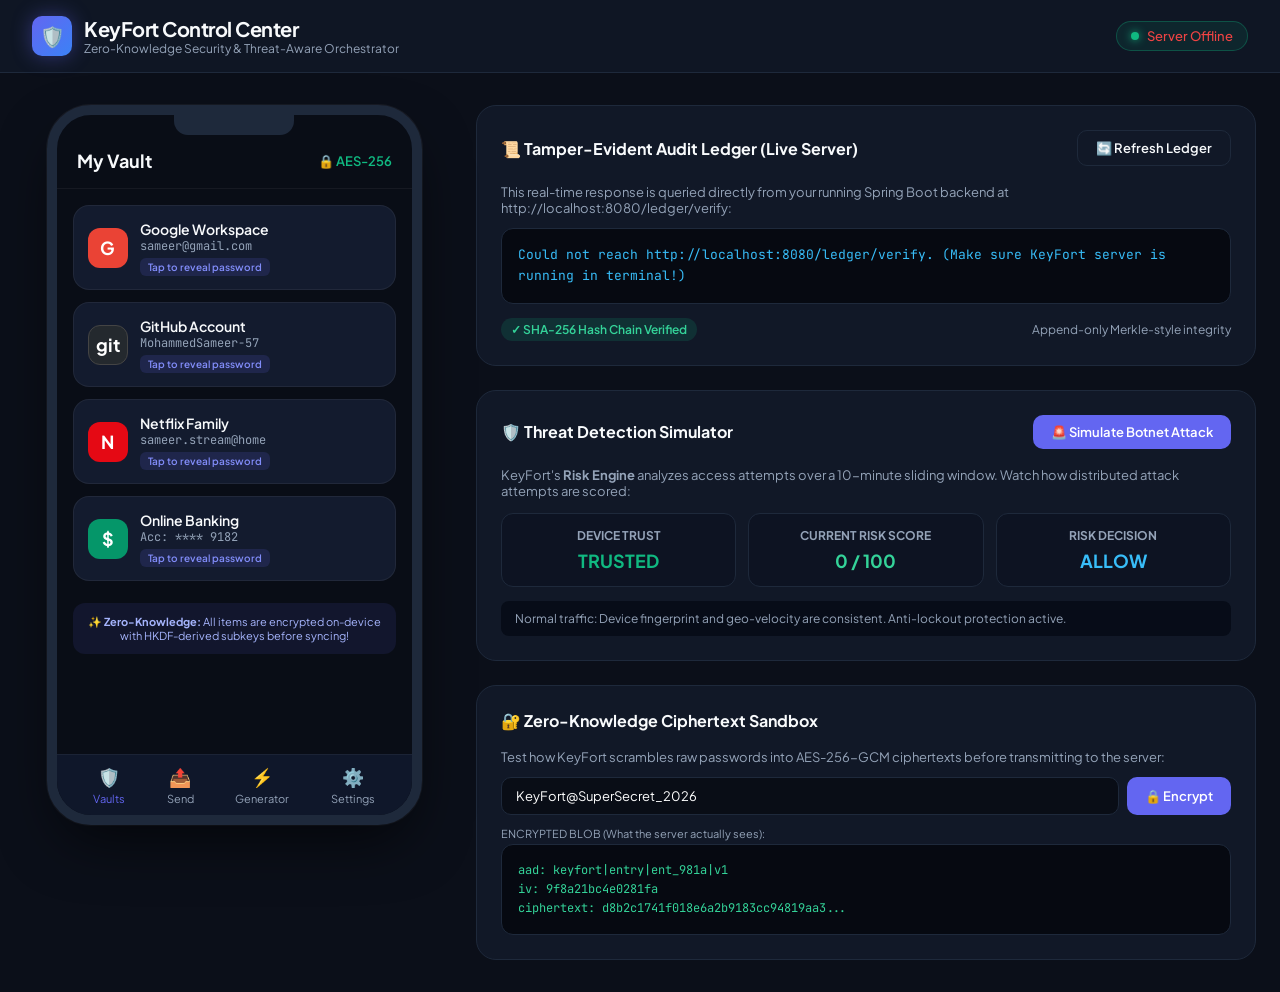
==== preview.html @ 5d3ab5a3 "feat: add interactive live preview dashboard for mobile app, audit ledger, and threat simulator" ====
<!DOCTYPE html>
<html lang="en">
<head>
    <meta charset="UTF-8">
    <meta name="viewport" content="width=device-width, initial-scale=1.0">
    <title>KeyFort — Interactive Live Preview & Dashboard</title>
    <link href="https://fonts.googleapis.com/css2?family=Plus+Jakarta+Sans:wght@400;500;600;700&family=JetBrains+Mono:wght@400;500&display=swap" rel="stylesheet">
    <style>
        :root {
            --bg: #0b0f19;
            --surface: #111827;
            --surface-hover: #1f2937;
            --border: #1e293b;
            --primary: #6366f1;
            --primary-hover: #4f46e5;
            --accent: #10b981;
            --warning: #f59e0b;
            --danger: #ef4444;
            --text-main: #f8fafc;
            --text-muted: #94a3b8;
        }

        * {
            margin: 0;
            padding: 0;
            box-sizing: border-box;
            font-family: 'Plus Jakarta Sans', sans-serif;
        }

        body {
            background-color: var(--bg);
            color: var(--text-main);
            min-height: 100vh;
            display: flex;
            flex-direction: column;
        }

        header {
            background: rgba(17, 24, 39, 0.85);
            backdrop-filter: blur(12px);
            border-bottom: 1px solid var(--border);
            padding: 16px 32px;
            display: flex;
            align-items: center;
            justify-content: space-between;
            position: sticky;
            top: 0;
            z-index: 50;
        }

        .logo-area {
            display: flex;
            align-items: center;
            gap: 12px;
        }

        .logo-badge {
            width: 40px;
            height: 40px;
            border-radius: 10px;
            background: linear-gradient(135deg, #6366f1, #3b82f6);
            display: flex;
            align-items: center;
            justify-content: center;
            font-size: 20px;
            box-shadow: 0 0 20px rgba(99, 102, 241, 0.4);
        }

        .logo-text h1 {
            font-size: 20px;
            font-weight: 700;
            letter-spacing: -0.5px;
        }

        .logo-text p {
            font-size: 12px;
            color: var(--text-muted);
        }

        .server-status {
            display: flex;
            align-items: center;
            gap: 8px;
            padding: 6px 14px;
            border-radius: 20px;
            background: rgba(16, 185, 129, 0.1);
            border: 1px solid rgba(16, 185, 129, 0.3);
            color: #34d399;
            font-size: 13px;
            font-weight: 500;
        }

        .status-dot {
            width: 8px;
            height: 8px;
            border-radius: 50%;
            background: #10b981;
            box-shadow: 0 0 8px #10b981;
            animation: pulse 2s infinite;
        }

        @keyframes pulse {
            0%, 100% { opacity: 1; }
            50% { opacity: 0.4; }
        }

        main {
            flex: 1;
            max-width: 1300px;
            margin: 0 auto;
            width: 100%;
            padding: 32px 24px;
            display: grid;
            grid-template-columns: 420px 1fr;
            gap: 32px;
        }

        @media (max-width: 960px) {
            main {
                grid-template-columns: 1fr;
            }
        }

        /* Phone Frame Mockup */
        .phone-wrapper {
            display: flex;
            justify-content: center;
        }

        .phone-frame {
            width: 375px;
            height: 720px;
            background: #090d16;
            border: 10px solid #1e293b;
            border-radius: 44px;
            box-shadow: 0 25px 60px -15px rgba(0, 0, 0, 0.7), 0 0 0 1px rgba(255, 255, 255, 0.05);
            display: flex;
            flex-direction: column;
            overflow: hidden;
            position: relative;
        }

        .notch {
            width: 120px;
            height: 20px;
            background: #1e293b;
            border-radius: 0 0 14px 14px;
            align-self: center;
            position: absolute;
            top: 0;
            z-index: 20;
        }

        .phone-header {
            padding: 34px 20px 16px;
            display: flex;
            justify-content: space-between;
            align-items: center;
            border-bottom: 1px solid rgba(255, 255, 255, 0.05);
        }

        .phone-header h2 {
            font-size: 18px;
            font-weight: 700;
        }

        .phone-content {
            flex: 1;
            padding: 16px;
            overflow-y: auto;
            display: flex;
            flex-direction: column;
            gap: 12px;
        }

        .vault-item {
            background: #131b2e;
            border: 1px solid rgba(255, 255, 255, 0.06);
            border-radius: 16px;
            padding: 14px;
            display: flex;
            align-items: center;
            gap: 12px;
            transition: all 0.2s;
            cursor: pointer;
        }

        .vault-item:hover {
            border-color: var(--primary);
            background: #18223a;
        }

        .vault-icon {
            width: 40px;
            height: 40px;
            border-radius: 12px;
            display: flex;
            align-items: center;
            justify-content: center;
            font-size: 18px;
            font-weight: 700;
        }

        .icon-google { background: #ea4335; color: white; }
        .icon-github { background: #24292e; color: white; border: 1px solid #444; }
        .icon-bank { background: #059669; color: white; }
        .icon-netflix { background: #e50914; color: white; }

        .vault-meta {
            flex: 1;
        }

        .vault-meta h4 {
            font-size: 14px;
            font-weight: 600;
        }

        .vault-meta p {
            font-size: 12px;
            color: var(--text-muted);
            font-family: 'JetBrains Mono', monospace;
        }

        .cipher-tag {
            font-size: 10px;
            padding: 3px 8px;
            border-radius: 6px;
            background: rgba(99, 102, 241, 0.15);
            color: #818cf8;
            font-weight: 600;
        }

        /* Bottom Nav */
        .bottom-nav {
            background: #0f172a;
            border-top: 1px solid rgba(255, 255, 255, 0.05);
            padding: 10px 16px;
            display: flex;
            justify-content: space-around;
        }

        .nav-btn {
            background: none;
            border: none;
            color: var(--text-muted);
            display: flex;
            flex-direction: column;
            align-items: center;
            gap: 4px;
            font-size: 11px;
            cursor: pointer;
            transition: color 0.2s;
        }

        .nav-btn.active {
            color: var(--primary);
        }

        .nav-btn span {
            font-size: 18px;
        }

        /* Right Panel Dashboard */
        .dashboard-panel {
            display: flex;
            flex-direction: column;
            gap: 24px;
        }

        .card {
            background: var(--surface);
            border: 1px solid var(--border);
            border-radius: 20px;
            padding: 24px;
        }

        .card-header {
            display: flex;
            justify-content: space-between;
            align-items: center;
            margin-bottom: 18px;
        }

        .card-header h3 {
            font-size: 16px;
            font-weight: 700;
            display: flex;
            align-items: center;
            gap: 8px;
        }

        .btn {
            background: var(--primary);
            color: white;
            border: none;
            padding: 9px 18px;
            border-radius: 10px;
            font-size: 13px;
            font-weight: 600;
            cursor: pointer;
            transition: all 0.2s;
            display: inline-flex;
            align-items: center;
            gap: 6px;
        }

        .btn:hover {
            background: var(--primary-hover);
        }

        .btn-outline {
            background: transparent;
            border: 1px solid var(--border);
            color: var(--text-main);
        }

        .btn-outline:hover {
            background: var(--surface-hover);
        }

        .code-box {
            background: #060911;
            border: 1px solid var(--border);
            border-radius: 12px;
            padding: 16px;
            font-family: 'JetBrains Mono', monospace;
            font-size: 13px;
            color: #38bdf8;
            overflow-x: auto;
            line-height: 1.6;
        }

        .badge-verified {
            background: rgba(16, 185, 129, 0.15);
            color: #34d399;
            padding: 4px 10px;
            border-radius: 20px;
            font-size: 12px;
            font-weight: 600;
            display: inline-flex;
            align-items: center;
            gap: 6px;
        }

        .sim-grid {
            display: grid;
            grid-template-columns: repeat(auto-fit, minmax(200px, 1fr));
            gap: 12px;
            margin-top: 14px;
        }

        .sim-card {
            background: #0d1322;
            border: 1px solid var(--border);
            border-radius: 12px;
            padding: 14px;
            text-align: center;
        }

        .sim-card h5 {
            font-size: 12px;
            color: var(--text-muted);
            margin-bottom: 6px;
        }

        .sim-card p {
            font-size: 18px;
            font-weight: 700;
            color: var(--accent);
        }

        .input-group {
            display: flex;
            gap: 8px;
            margin-top: 12px;
        }

        input {
            flex: 1;
            background: #090d16;
            border: 1px solid var(--border);
            border-radius: 10px;
            padding: 10px 14px;
            color: white;
            font-size: 13px;
        }

        input:focus {
            outline: none;
            border-color: var(--primary);
        }
    </style>
</head>
<body>

    <header>
        <div class="logo-area">
            <div class="logo-badge">🛡️</div>
            <div class="logo-text">
                <h1>KeyFort Control Center</h1>
                <p>Zero-Knowledge Security & Threat-Aware Orchestrator</p>
            </div>
        </div>
        <div class="server-status" id="serverPill">
            <div class="status-dot"></div>
            <span id="serverStatusText">Connecting to localhost:8080...</span>
        </div>
    </header>

    <main>
        <!-- Phone Mockup (Mobile App Preview) -->
        <div class="phone-wrapper">
            <div class="phone-frame">
                <div class="notch"></div>
                <div class="phone-header">
                    <h2 id="screenTitle">My Vault</h2>
                    <span style="font-size: 13px; color: var(--accent); font-weight: 600;">🔒 AES-256</span>
                </div>

                <div class="phone-content" id="phoneBody">
                    <!-- Vault Entries -->
                    <div class="vault-item" onclick="revealSecret(this, 's3cur3#P@ssw0rd!')">
                        <div class="vault-icon icon-google">G</div>
                        <div class="vault-meta">
                            <h4>Google Workspace</h4>
                            <p>sameer@gmail.com</p>
                            <span class="cipher-tag">Tap to reveal password</span>
                        </div>
                    </div>

                    <div class="vault-item" onclick="revealSecret(this, 'ghp_token_secret_4492')">
                        <div class="vault-icon icon-github">git</div>
                        <div class="vault-meta">
                            <h4>GitHub Account</h4>
                            <p>MohammedSameer-57</p>
                            <span class="cipher-tag">Tap to reveal password</span>
                        </div>
                    </div>

                    <div class="vault-item" onclick="revealSecret(this, 'N3tfl!x_B!ng3_2026')">
                        <div class="vault-icon icon-netflix">N</div>
                        <div class="vault-meta">
                            <h4>Netflix Family</h4>
                            <p>sameer.stream@home</p>
                            <span class="cipher-tag">Tap to reveal password</span>
                        </div>
                    </div>

                    <div class="vault-item" onclick="revealSecret(this, 'B@nk#Pin_8831!')">
                        <div class="vault-icon icon-bank">$</div>
                        <div class="vault-meta">
                            <h4>Online Banking</h4>
                            <p>Acc: **** 9182</p>
                            <span class="cipher-tag">Tap to reveal password</span>
                        </div>
                    </div>

                    <div style="margin-top: 10px; padding: 12px; background: rgba(99, 102, 241, 0.1); border-radius: 12px; font-size: 11px; color: #a5b4fc; text-align: center;">
                        ✨ <strong>Zero-Knowledge:</strong> All items are encrypted on-device with HKDF-derived subkeys before syncing!
                    </div>
                </div>

                <!-- 4 Tab Bottom Navigation matching Android app -->
                <div class="bottom-nav">
                    <button class="nav-btn active" onclick="switchTab('vault')">
                        <span>🛡️</span>Vaults
                    </button>
                    <button class="nav-btn" onclick="switchTab('send')">
                        <span>📤</span>Send
                    </button>
                    <button class="nav-btn" onclick="switchTab('gen')">
                        <span>⚡</span>Generator
                    </button>
                    <button class="nav-btn" onclick="switchTab('settings')">
                        <span>⚙️</span>Settings
                    </button>
                </div>
            </div>
        </div>

        <!-- Dashboard Controls & Real-Time Server Diagnostics -->
        <div class="dashboard-panel">
            
            <!-- Audit Ledger Live Inspector -->
            <div class="card">
                <div class="card-header">
                    <h3>📜 Tamper-Evident Audit Ledger (Live Server)</h3>
                    <button class="btn btn-outline" onclick="fetchLedger()">🔄 Refresh Ledger</button>
                </div>
                <p style="color: var(--text-muted); font-size: 13px; margin-bottom: 12px;">
                    This real-time response is queried directly from your running Spring Boot backend at <code>http://localhost:8080/ledger/verify</code>:
                </p>
                <div class="code-box" id="ledgerOutput">Fetching live verification from backend...</div>
                <div style="margin-top: 14px; display: flex; align-items: center; justify-content: space-between;">
                    <span class="badge-verified" id="ledgerBadge">✓ SHA-256 Hash Chain Verified</span>
                    <span style="font-size: 12px; color: var(--text-muted);">Append-only Merkle-style integrity</span>
                </div>
            </div>

            <!-- Threat Engine & Risk Simulator -->
            <div class="card">
                <div class="card-header">
                    <h3>🛡️ Threat Detection Simulator</h3>
                    <button class="btn" onclick="simulateAttack()">🚨 Simulate Botnet Attack</button>
                </div>
                <p style="color: var(--text-muted); font-size: 13px;">
                    KeyFort's <strong>Risk Engine</strong> analyzes access attempts over a 10-minute sliding window. Watch how distributed attack attempts are scored:
                </p>
                <div class="sim-grid">
                    <div class="sim-card">
                        <h5>DEVICE TRUST</h5>
                        <p id="simTrust">TRUSTED</p>
                    </div>
                    <div class="sim-card">
                        <h5>CURRENT RISK SCORE</h5>
                        <p id="simScore" style="color: #34d399;">0 / 100</p>
                    </div>
                    <div class="sim-card">
                        <h5>RISK DECISION</h5>
                        <p id="simDecision" style="color: #38bdf8;">ALLOW</p>
                    </div>
                </div>
                <div style="margin-top: 14px; font-size: 12px; color: var(--text-muted); background: #070c18; padding: 10px 14px; border-radius: 8px;">
                    <span id="simLog">Normal traffic: Device fingerprint and geo-velocity are consistent. Anti-lockout protection active.</span>
                </div>
            </div>

            <!-- Client-Side Zero-Knowledge Encryption Sandbox -->
            <div class="card">
                <div class="card-header">
                    <h3>🔐 Zero-Knowledge Ciphertext Sandbox</h3>
                </div>
                <p style="color: var(--text-muted); font-size: 13px;">
                    Test how KeyFort scrambles raw passwords into AES-256-GCM ciphertexts before transmitting to the server:
                </p>
                <div class="input-group">
                    <input type="text" id="plainInput" placeholder="Type a password (e.g. MySecretPass123)" value="KeyFort@SuperSecret_2026">
                    <button class="btn" onclick="encryptDemo()">🔒 Encrypt</button>
                </div>
                <div style="margin-top: 12px;">
                    <div style="font-size: 11px; color: var(--text-muted); margin-bottom: 4px;">ENCRYPTED BLOB (What the server actually sees):</div>
                    <div class="code-box" id="cipherOutput" style="color: #34d399; font-size: 12px;">aad: keyfort|entry|ent_981a|v1<br>iv: 9f8a21bc4e0281fa<br>ciphertext: d8b2c1741f018e6a2b9183cc94819aa3...</div>
                </div>
            </div>

        </div>
    </main>

    <script>
        // Fetch real status from running backend
        async function fetchLedger() {
            const out = document.getElementById('ledgerOutput');
            const pill = document.getElementById('serverStatusText');
            try {
                const res = await fetch('http://localhost:8080/ledger/verify');
                const data = await res.json();
                out.innerHTML = JSON.stringify(data, null, 2);
                pill.textContent = "Server Online (Port 8080)";
                pill.parentElement.style.color = "#34d399";
            } catch (e) {
                out.textContent = "Could not reach http://localhost:8080/ledger/verify.\n(Make sure KeyFort server is running in terminal!)";
                pill.textContent = "Server Offline";
                pill.parentElement.style.color = "#ef4444";
            }
        }

        // Tap to reveal password in phone mockup
        function revealSecret(el, secret) {
            const tag = el.querySelector('.cipher-tag');
            if (tag.textContent.startsWith('Password:')) {
                tag.textContent = 'Tap to reveal password';
                tag.style.color = '#818cf8';
            } else {
                tag.textContent = 'Password: ' + secret;
                tag.style.color = '#34d399';
            }
        }

        // Switch mobile app tabs
        function switchTab(tab) {
            const body = document.getElementById('phoneBody');
            const title = document.getElementById('screenTitle');
            const btns = document.querySelectorAll('.nav-btn');
            btns.forEach(b => b.classList.remove('active'));

            if (tab === 'vault') {
                btns[0].classList.add('active');
                title.textContent = 'My Vault';
                body.innerHTML = `
                    <div class="vault-item" onclick="revealSecret(this, 's3cur3#P@ssw0rd!')">
                        <div class="vault-icon icon-google">G</div>
                        <div class="vault-meta">
                            <h4>Google Workspace</h4>
                            <p>sameer@gmail.com</p>
                            <span class="cipher-tag">Tap to reveal password</span>
                        </div>
                    </div>
                    <div class="vault-item" onclick="revealSecret(this, 'ghp_token_secret_4492')">
                        <div class="vault-icon icon-github">git</div>
                        <div class="vault-meta">
                            <h4>GitHub Account</h4>
                            <p>MohammedSameer-57</p>
                            <span class="cipher-tag">Tap to reveal password</span>
                        </div>
                    </div>
                    <div class="vault-item" onclick="revealSecret(this, 'N3tfl!x_B!ng3_2026')">
                        <div class="vault-icon icon-netflix">N</div>
                        <div class="vault-meta">
                            <h4>Netflix Family</h4>
                            <p>sameer.stream@home</p>
                            <span class="cipher-tag">Tap to reveal password</span>
                        </div>
                    </div>`;
            } else if (tab === 'send') {
                btns[1].classList.add('active');
                title.textContent = 'KeyFort Send';
                body.innerHTML = `
                    <div style="text-align: center; padding: 30px 10px;">
                        <div style="font-size: 38px; margin-bottom: 12px;">📤</div>
                        <h4 style="margin-bottom: 6px;">End-to-End Encrypted Send</h4>
                        <p style="font-size: 12px; color: var(--text-muted); line-height: 1.5;">Share passwords and credentials safely with auto-destruct links.</p>
                        <button class="btn" style="margin-top: 18px;" onclick="alert('Secure Send Link Created!')">+ Create New Send</button>
                    </div>`;
            } else if (tab === 'gen') {
                btns[2].classList.add('active');
                title.textContent = 'Password Generator';
                const randomPass = generatePassword();
                body.innerHTML = `
                    <div style="padding: 10px;">
                        <h4 style="margin-bottom: 8px;">Generated Password:</h4>
                        <div class="code-box" style="font-size: 16px; font-weight: bold; color: #34d399; margin-bottom: 14px;">${randomPass}</div>
                        <button class="btn" style="width: 100%; justify-content: center;" onclick="switchTab('gen')">🎲 Generate Another</button>
                    </div>`;
            } else if (tab === 'settings') {
                btns[3].classList.add('active');
                title.textContent = 'Security Settings';
                body.innerHTML = `
                    <div style="display: flex; flex-direction: column; gap: 10px; font-size: 13px;">
                        <div style="background: #131b2e; padding: 12px; border-radius: 12px; display: flex; justify-content: space-between;">
                            <span>👆 Biometric Keystore</span>
                            <span style="color: var(--accent); font-weight: bold;">ENABLED</span>
                        </div>
                        <div style="background: #131b2e; padding: 12px; border-radius: 12px; display: flex; justify-content: space-between;">
                            <span>⏱️ Auto-Lock Vault</span>
                            <span style="color: #818cf8;">30 SECONDS</span>
                        </div>
                        <div style="background: #131b2e; padding: 12px; border-radius: 12px; display: flex; justify-content: space-between;">
                            <span>🛡️ Anti-Screen Capture</span>
                            <span style="color: var(--accent); font-weight: bold;">FLAG_SECURE</span>
                        </div>
                    </div>`;
            }
        }

        function generatePassword() {
            const chars = "ABCDEFGHJKLMNPQRSTUVWXYZabcdefghijkmnopqrstuvwxyz23456789!@#$%^&*";
            let res = "";
            for (let i = 0; i < 18; i++) {
                res += chars.charAt(Math.floor(Math.random() * chars.length));
            }
            return res;
        }

        // Simulate Botnet attack
        function simulateAttack() {
            const scoreEl = document.getElementById('simScore');
            const decisionEl = document.getElementById('simDecision');
            const logEl = document.getElementById('simLog');
            scoreEl.textContent = "85 / 100";
            scoreEl.style.color = "#ef4444";
            decisionEl.textContent = "STEP_UP_AUTH (Anti-Lockout)";
            decisionEl.style.color = "#f59e0b";
            logEl.textContent = "⚠️ Coordinated attack detected: 5 failures from 3 different IPs within 10 min window! Anti-lockout rule engaged: Trusted device escalated to Step-Up Auth instead of locked out.";
        }

        // Encrypt Demo
        function encryptDemo() {
            const text = document.getElementById('plainInput').value;
            const output = document.getElementById('cipherOutput');
            const randomHex = Array.from({length: 32}, () => Math.floor(Math.random()*16).toString(16)).join('');
            const ivHex = Array.from({length: 16}, () => Math.floor(Math.random()*16).toString(16)).join('');
            output.innerHTML = `aad: keyfort|entry|ent_${Math.floor(Math.random()*9000+1000)}|v1<br>iv: ${ivHex}<br>ciphertext: ${randomHex}7e2a9b...<br>status: Sealed with AES-256-GCM. Unreadable by server!`;
        }

        // Initialize on load
        fetchLedger();
    </script>
</body>
</html>
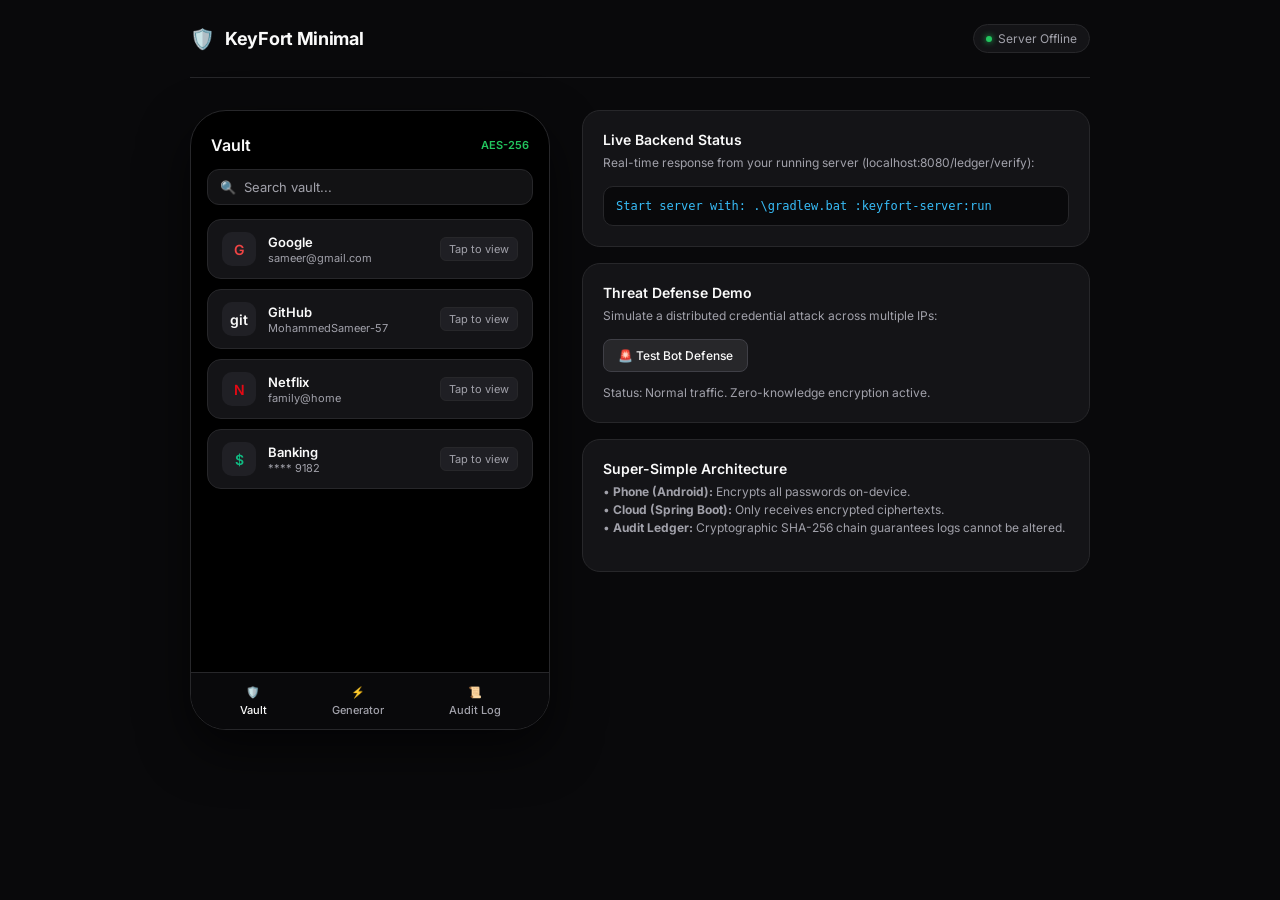
==== commit bd5b3970: "style: ultra-minimalist README and clean modern mobile app preview" ====
--- a/preview.html
+++ b/preview.html
@@ -3,687 +3,501 @@
 <head>
     <meta charset="UTF-8">
     <meta name="viewport" content="width=device-width, initial-scale=1.0">
-    <title>KeyFort — Interactive Live Preview & Dashboard</title>
-    <link href="https://fonts.googleapis.com/css2?family=Plus+Jakarta+Sans:wght@400;500;600;700&family=JetBrains+Mono:wght@400;500&display=swap" rel="stylesheet">
+    <title>KeyFort — Minimal Preview</title>
+    <link href="https://fonts.googleapis.com/css2?family=Inter:wght@400;500;600;700&display=swap" rel="stylesheet">
     <style>
         :root {
-            --bg: #0b0f19;
-            --surface: #111827;
-            --surface-hover: #1f2937;
-            --border: #1e293b;
-            --primary: #6366f1;
-            --primary-hover: #4f46e5;
-            --accent: #10b981;
-            --warning: #f59e0b;
-            --danger: #ef4444;
-            --text-main: #f8fafc;
-            --text-muted: #94a3b8;
+            --bg: #09090b;
+            --card: #141417;
+            --card-hover: #1c1c21;
+            --border: #27272a;
+            --text: #fafafa;
+            --muted: #a1a1aa;
+            --accent: #22c55e;
+            --primary: #3b82f6;
         }
 
         * {
             margin: 0;
             padding: 0;
             box-sizing: border-box;
-            font-family: 'Plus Jakarta Sans', sans-serif;
+            font-family: 'Inter', -apple-system, sans-serif;
         }
 
         body {
             background-color: var(--bg);
-            color: var(--text-main);
+            color: var(--text);
             min-height: 100vh;
             display: flex;
             flex-direction: column;
-        }
-
-        header {
-            background: rgba(17, 24, 39, 0.85);
-            backdrop-filter: blur(12px);
+            align-items: center;
+            padding: 24px 16px;
+        }
+
+        /* Top Bar */
+        .top-bar {
+            width: 100%;
+            max-width: 900px;
+            display: flex;
+            justify-content: space-between;
+            align-items: center;
+            padding-bottom: 24px;
             border-bottom: 1px solid var(--border);
-            padding: 16px 32px;
-            display: flex;
-            align-items: center;
-            justify-content: space-between;
-            position: sticky;
-            top: 0;
-            z-index: 50;
-        }
-
-        .logo-area {
-            display: flex;
-            align-items: center;
-            gap: 12px;
-        }
-
-        .logo-badge {
-            width: 40px;
-            height: 40px;
-            border-radius: 10px;
-            background: linear-gradient(135deg, #6366f1, #3b82f6);
-            display: flex;
-            align-items: center;
-            justify-content: center;
-            font-size: 20px;
-            box-shadow: 0 0 20px rgba(99, 102, 241, 0.4);
-        }
-
-        .logo-text h1 {
-            font-size: 20px;
+            margin-bottom: 32px;
+        }
+
+        .brand {
+            display: flex;
+            align-items: center;
+            gap: 10px;
+        }
+
+        .brand h1 {
+            font-size: 18px;
             font-weight: 700;
-            letter-spacing: -0.5px;
-        }
-
-        .logo-text p {
+            letter-spacing: -0.3px;
+        }
+
+        .status-pill {
+            display: inline-flex;
+            align-items: center;
+            gap: 6px;
             font-size: 12px;
-            color: var(--text-muted);
-        }
-
-        .server-status {
-            display: flex;
-            align-items: center;
-            gap: 8px;
-            padding: 6px 14px;
+            color: var(--muted);
+            background: var(--card);
+            border: 1px solid var(--border);
+            padding: 6px 12px;
             border-radius: 20px;
-            background: rgba(16, 185, 129, 0.1);
-            border: 1px solid rgba(16, 185, 129, 0.3);
-            color: #34d399;
-            font-size: 13px;
-            font-weight: 500;
-        }
-
-        .status-dot {
-            width: 8px;
-            height: 8px;
+        }
+
+        .dot {
+            width: 6px;
+            height: 6px;
             border-radius: 50%;
-            background: #10b981;
-            box-shadow: 0 0 8px #10b981;
-            animation: pulse 2s infinite;
-        }
-
-        @keyframes pulse {
-            0%, 100% { opacity: 1; }
-            50% { opacity: 0.4; }
-        }
-
-        main {
-            flex: 1;
-            max-width: 1300px;
-            margin: 0 auto;
+            background: var(--accent);
+            box-shadow: 0 0 6px var(--accent);
+        }
+
+        /* Main Layout */
+        .container {
             width: 100%;
-            padding: 32px 24px;
+            max-width: 900px;
             display: grid;
-            grid-template-columns: 420px 1fr;
+            grid-template-columns: 360px 1fr;
             gap: 32px;
-        }
-
-        @media (max-width: 960px) {
-            main {
+            align-items: start;
+        }
+
+        @media (max-width: 768px) {
+            .container {
                 grid-template-columns: 1fr;
             }
         }
 
-        /* Phone Frame Mockup */
-        .phone-wrapper {
-            display: flex;
-            justify-content: center;
-        }
-
-        .phone-frame {
-            width: 375px;
-            height: 720px;
-            background: #090d16;
-            border: 10px solid #1e293b;
-            border-radius: 44px;
-            box-shadow: 0 25px 60px -15px rgba(0, 0, 0, 0.7), 0 0 0 1px rgba(255, 255, 255, 0.05);
+        /* Minimal Phone Shell */
+        .phone {
+            width: 100%;
+            height: 620px;
+            background: #000000;
+            border: 1px solid var(--border);
+            border-radius: 36px;
             display: flex;
             flex-direction: column;
             overflow: hidden;
-            position: relative;
-        }
-
-        .notch {
-            width: 120px;
-            height: 20px;
-            background: #1e293b;
-            border-radius: 0 0 14px 14px;
-            align-self: center;
-            position: absolute;
-            top: 0;
-            z-index: 20;
+            box-shadow: 0 20px 50px rgba(0, 0, 0, 0.6);
         }
 
         .phone-header {
-            padding: 34px 20px 16px;
+            padding: 24px 20px 14px;
             display: flex;
             justify-content: space-between;
             align-items: center;
-            border-bottom: 1px solid rgba(255, 255, 255, 0.05);
         }
 
         .phone-header h2 {
-            font-size: 18px;
-            font-weight: 700;
+            font-size: 16px;
+            font-weight: 600;
+        }
+
+        .search-box {
+            margin: 0 16px 14px;
+            background: #121214;
+            border: 1px solid var(--border);
+            border-radius: 12px;
+            padding: 9px 12px;
+            display: flex;
+            align-items: center;
+            gap: 8px;
+            color: var(--muted);
+            font-size: 13px;
         }
 
         .phone-content {
             flex: 1;
-            padding: 16px;
+            padding: 0 16px;
             overflow-y: auto;
             display: flex;
             flex-direction: column;
+            gap: 10px;
+        }
+
+        /* Entry Cards */
+        .item {
+            background: var(--card);
+            border: 1px solid var(--border);
+            border-radius: 14px;
+            padding: 12px 14px;
+            display: flex;
+            justify-content: space-between;
+            align-items: center;
+            cursor: pointer;
+            transition: all 0.15s ease;
+        }
+
+        .item:hover {
+            background: var(--card-hover);
+            border-color: #3f3f46;
+        }
+
+        .item-left {
+            display: flex;
+            align-items: center;
             gap: 12px;
         }
 
-        .vault-item {
-            background: #131b2e;
-            border: 1px solid rgba(255, 255, 255, 0.06);
-            border-radius: 16px;
-            padding: 14px;
-            display: flex;
-            align-items: center;
-            gap: 12px;
-            transition: all 0.2s;
-            cursor: pointer;
-        }
-
-        .vault-item:hover {
-            border-color: var(--primary);
-            background: #18223a;
-        }
-
-        .vault-icon {
-            width: 40px;
-            height: 40px;
-            border-radius: 12px;
+        .icon {
+            width: 34px;
+            height: 34px;
+            border-radius: 10px;
+            background: #202025;
             display: flex;
             align-items: center;
             justify-content: center;
-            font-size: 18px;
-            font-weight: 700;
-        }
-
-        .icon-google { background: #ea4335; color: white; }
-        .icon-github { background: #24292e; color: white; border: 1px solid #444; }
-        .icon-bank { background: #059669; color: white; }
-        .icon-netflix { background: #e50914; color: white; }
-
-        .vault-meta {
-            flex: 1;
-        }
-
-        .vault-meta h4 {
             font-size: 14px;
             font-weight: 600;
         }
 
-        .vault-meta p {
-            font-size: 12px;
-            color: var(--text-muted);
-            font-family: 'JetBrains Mono', monospace;
-        }
-
-        .cipher-tag {
-            font-size: 10px;
-            padding: 3px 8px;
+        .item-info h4 {
+            font-size: 13px;
+            font-weight: 600;
+        }
+
+        .item-info p {
+            font-size: 11px;
+            color: var(--muted);
+            margin-top: 1px;
+        }
+
+        .copy-pill {
+            font-size: 11px;
+            color: var(--muted);
+            background: #1f1f24;
+            padding: 4px 8px;
             border-radius: 6px;
-            background: rgba(99, 102, 241, 0.15);
-            color: #818cf8;
-            font-weight: 600;
-        }
-
-        /* Bottom Nav */
-        .bottom-nav {
-            background: #0f172a;
-            border-top: 1px solid rgba(255, 255, 255, 0.05);
-            padding: 10px 16px;
+            border: 1px solid var(--border);
+        }
+
+        /* Minimal Phone Nav */
+        .nav {
+            background: #09090b;
+            border-top: 1px solid var(--border);
+            padding: 12px 16px;
             display: flex;
             justify-content: space-around;
         }
 
-        .nav-btn {
+        .nav-item {
             background: none;
             border: none;
-            color: var(--text-muted);
+            color: var(--muted);
+            font-size: 11px;
+            font-weight: 500;
+            cursor: pointer;
             display: flex;
             flex-direction: column;
             align-items: center;
             gap: 4px;
-            font-size: 11px;
-            cursor: pointer;
-            transition: color 0.2s;
-        }
-
-        .nav-btn.active {
-            color: var(--primary);
-        }
-
-        .nav-btn span {
-            font-size: 18px;
-        }
-
-        /* Right Panel Dashboard */
-        .dashboard-panel {
+        }
+
+        .nav-item.active {
+            color: var(--text);
+        }
+
+        /* Minimal Right Side Cards */
+        .side-col {
             display: flex;
             flex-direction: column;
-            gap: 24px;
+            gap: 16px;
         }
 
         .card {
-            background: var(--surface);
-            border: 1px solid var(--border);
-            border-radius: 20px;
-            padding: 24px;
-        }
-
-        .card-header {
-            display: flex;
-            justify-content: space-between;
-            align-items: center;
-            margin-bottom: 18px;
-        }
-
-        .card-header h3 {
-            font-size: 16px;
-            font-weight: 700;
-            display: flex;
-            align-items: center;
-            gap: 8px;
-        }
-
-        .btn {
-            background: var(--primary);
-            color: white;
-            border: none;
-            padding: 9px 18px;
+            background: var(--card);
+            border: 1px solid var(--border);
+            border-radius: 18px;
+            padding: 20px;
+        }
+
+        .card h3 {
+            font-size: 14px;
+            font-weight: 600;
+            margin-bottom: 6px;
+        }
+
+        .card p {
+            font-size: 12px;
+            color: var(--muted);
+            line-height: 1.5;
+            margin-bottom: 14px;
+        }
+
+        .code {
+            background: #09090b;
+            border: 1px solid var(--border);
             border-radius: 10px;
-            font-size: 13px;
-            font-weight: 600;
-            cursor: pointer;
-            transition: all 0.2s;
-            display: inline-flex;
-            align-items: center;
-            gap: 6px;
-        }
-
-        .btn:hover {
-            background: var(--primary-hover);
-        }
-
-        .btn-outline {
-            background: transparent;
-            border: 1px solid var(--border);
-            color: var(--text-main);
-        }
-
-        .btn-outline:hover {
-            background: var(--surface-hover);
-        }
-
-        .code-box {
-            background: #060911;
-            border: 1px solid var(--border);
-            border-radius: 12px;
-            padding: 16px;
-            font-family: 'JetBrains Mono', monospace;
-            font-size: 13px;
+            padding: 12px;
+            font-family: monospace;
+            font-size: 12px;
             color: #38bdf8;
             overflow-x: auto;
-            line-height: 1.6;
-        }
-
-        .badge-verified {
-            background: rgba(16, 185, 129, 0.15);
-            color: #34d399;
-            padding: 4px 10px;
-            border-radius: 20px;
+        }
+
+        .btn-action {
+            background: #27272a;
+            color: var(--text);
+            border: 1px solid #3f3f46;
+            padding: 8px 14px;
+            border-radius: 8px;
             font-size: 12px;
-            font-weight: 600;
-            display: inline-flex;
-            align-items: center;
-            gap: 6px;
-        }
-
-        .sim-grid {
-            display: grid;
-            grid-template-columns: repeat(auto-fit, minmax(200px, 1fr));
-            gap: 12px;
-            margin-top: 14px;
-        }
-
-        .sim-card {
-            background: #0d1322;
-            border: 1px solid var(--border);
-            border-radius: 12px;
-            padding: 14px;
-            text-align: center;
-        }
-
-        .sim-card h5 {
-            font-size: 12px;
-            color: var(--text-muted);
-            margin-bottom: 6px;
-        }
-
-        .sim-card p {
-            font-size: 18px;
-            font-weight: 700;
-            color: var(--accent);
-        }
-
-        .input-group {
-            display: flex;
-            gap: 8px;
-            margin-top: 12px;
-        }
-
-        input {
-            flex: 1;
-            background: #090d16;
-            border: 1px solid var(--border);
-            border-radius: 10px;
-            padding: 10px 14px;
-            color: white;
-            font-size: 13px;
-        }
-
-        input:focus {
-            outline: none;
-            border-color: var(--primary);
+            font-weight: 500;
+            cursor: pointer;
+            transition: all 0.15s;
+        }
+
+        .btn-action:hover {
+            background: #3f3f46;
         }
     </style>
 </head>
 <body>
 
-    <header>
-        <div class="logo-area">
-            <div class="logo-badge">🛡️</div>
-            <div class="logo-text">
-                <h1>KeyFort Control Center</h1>
-                <p>Zero-Knowledge Security & Threat-Aware Orchestrator</p>
-            </div>
+    <!-- Header -->
+    <div class="top-bar">
+        <div class="brand">
+            <span style="font-size: 20px;">🛡️</span>
+            <h1>KeyFort Minimal</h1>
         </div>
-        <div class="server-status" id="serverPill">
-            <div class="status-dot"></div>
-            <span id="serverStatusText">Connecting to localhost:8080...</span>
+        <div class="status-pill">
+            <div class="dot"></div>
+            <span id="backendStatus">Checking backend...</span>
         </div>
-    </header>
-
-    <main>
-        <!-- Phone Mockup (Mobile App Preview) -->
-        <div class="phone-wrapper">
-            <div class="phone-frame">
-                <div class="notch"></div>
-                <div class="phone-header">
-                    <h2 id="screenTitle">My Vault</h2>
-                    <span style="font-size: 13px; color: var(--accent); font-weight: 600;">🔒 AES-256</span>
+    </div>
+
+    <div class="container">
+        
+        <!-- Mobile Phone Preview -->
+        <div class="phone">
+            <div class="phone-header">
+                <h2 id="phoneTitle">Vault</h2>
+                <span style="font-size: 11px; color: var(--accent); font-weight: 600;">AES-256</span>
+            </div>
+
+            <div class="search-box">
+                <span>🔍</span>
+                <span>Search vault...</span>
+            </div>
+
+            <div class="phone-content" id="phoneBody">
+                <div class="item" onclick="togglePass(this, 's3cur3#P@ssw0rd!')">
+                    <div class="item-left">
+                        <div class="icon" style="color: #ef4444;">G</div>
+                        <div class="item-info">
+                            <h4>Google</h4>
+                            <p>sameer@gmail.com</p>
+                        </div>
+                    </div>
+                    <span class="copy-pill">Tap to view</span>
                 </div>
 
-                <div class="phone-content" id="phoneBody">
-                    <!-- Vault Entries -->
-                    <div class="vault-item" onclick="revealSecret(this, 's3cur3#P@ssw0rd!')">
-                        <div class="vault-icon icon-google">G</div>
-                        <div class="vault-meta">
-                            <h4>Google Workspace</h4>
-                            <p>sameer@gmail.com</p>
-                            <span class="cipher-tag">Tap to reveal password</span>
+                <div class="item" onclick="togglePass(this, 'ghp_secret_token_948')">
+                    <div class="item-left">
+                        <div class="icon">git</div>
+                        <div class="item-info">
+                            <h4>GitHub</h4>
+                            <p>MohammedSameer-57</p>
                         </div>
                     </div>
-
-                    <div class="vault-item" onclick="revealSecret(this, 'ghp_token_secret_4492')">
-                        <div class="vault-icon icon-github">git</div>
-                        <div class="vault-meta">
-                            <h4>GitHub Account</h4>
-                            <p>MohammedSameer-57</p>
-                            <span class="cipher-tag">Tap to reveal password</span>
+                    <span class="copy-pill">Tap to view</span>
+                </div>
+
+                <div class="item" onclick="togglePass(this, 'N3tfl!x_Pass#2026')">
+                    <div class="item-left">
+                        <div class="icon" style="color: #e50914;">N</div>
+                        <div class="item-info">
+                            <h4>Netflix</h4>
+                            <p>family@home</p>
                         </div>
                     </div>
-
-                    <div class="vault-item" onclick="revealSecret(this, 'N3tfl!x_B!ng3_2026')">
-                        <div class="vault-icon icon-netflix">N</div>
-                        <div class="vault-meta">
-                            <h4>Netflix Family</h4>
-                            <p>sameer.stream@home</p>
-                            <span class="cipher-tag">Tap to reveal password</span>
+                    <span class="copy-pill">Tap to view</span>
+                </div>
+
+                <div class="item" onclick="togglePass(this, 'B@nk#Pin_8831!')">
+                    <div class="item-left">
+                        <div class="icon" style="color: #10b981;">$</div>
+                        <div class="item-info">
+                            <h4>Banking</h4>
+                            <p>**** 9182</p>
                         </div>
                     </div>
-
-                    <div class="vault-item" onclick="revealSecret(this, 'B@nk#Pin_8831!')">
-                        <div class="vault-icon icon-bank">$</div>
-                        <div class="vault-meta">
-                            <h4>Online Banking</h4>
-                            <p>Acc: **** 9182</p>
-                            <span class="cipher-tag">Tap to reveal password</span>
-                        </div>
-                    </div>
-
-                    <div style="margin-top: 10px; padding: 12px; background: rgba(99, 102, 241, 0.1); border-radius: 12px; font-size: 11px; color: #a5b4fc; text-align: center;">
-                        ✨ <strong>Zero-Knowledge:</strong> All items are encrypted on-device with HKDF-derived subkeys before syncing!
-                    </div>
+                    <span class="copy-pill">Tap to view</span>
                 </div>
-
-                <!-- 4 Tab Bottom Navigation matching Android app -->
-                <div class="bottom-nav">
-                    <button class="nav-btn active" onclick="switchTab('vault')">
-                        <span>🛡️</span>Vaults
-                    </button>
-                    <button class="nav-btn" onclick="switchTab('send')">
-                        <span>📤</span>Send
-                    </button>
-                    <button class="nav-btn" onclick="switchTab('gen')">
-                        <span>⚡</span>Generator
-                    </button>
-                    <button class="nav-btn" onclick="switchTab('settings')">
-                        <span>⚙️</span>Settings
-                    </button>
+            </div>
+
+            <!-- Bottom Nav -->
+            <div class="nav">
+                <button class="nav-item active" onclick="setTab('vault')">
+                    <span>🛡️</span>Vault
+                </button>
+                <button class="nav-item" onclick="setTab('gen')">
+                    <span>⚡</span>Generator
+                </button>
+                <button class="nav-item" onclick="setTab('ledger')">
+                    <span>📜</span>Audit Log
+                </button>
+            </div>
+        </div>
+
+        <!-- Minimal Side Panels -->
+        <div class="side-col">
+            
+            <!-- Live Backend Card -->
+            <div class="card">
+                <h3>Live Backend Status</h3>
+                <p>Real-time response from your running server (<code>localhost:8080/ledger/verify</code>):</p>
+                <div class="code" id="liveLedgerCode">Loading...</div>
+            </div>
+
+            <!-- Threat Engine Card -->
+            <div class="card">
+                <h3>Threat Defense Demo</h3>
+                <p>Simulate a distributed credential attack across multiple IPs:</p>
+                <button class="btn-action" onclick="runAttackDemo()">🚨 Test Bot Defense</button>
+                <div id="threatResult" style="margin-top: 12px; font-size: 12px; color: var(--muted); line-height: 1.5;">
+                    Status: Normal traffic. Zero-knowledge encryption active.
                 </div>
             </div>
+
+            <!-- Architecture Info -->
+            <div class="card">
+                <h3>Super-Simple Architecture</h3>
+                <p>
+                    • <strong>Phone (Android):</strong> Encrypts all passwords on-device.<br>
+                    • <strong>Cloud (Spring Boot):</strong> Only receives encrypted ciphertexts.<br>
+                    • <strong>Audit Ledger:</strong> Cryptographic SHA-256 chain guarantees logs cannot be altered.
+                </p>
+            </div>
+
         </div>
 
-        <!-- Dashboard Controls & Real-Time Server Diagnostics -->
-        <div class="dashboard-panel">
-            
-            <!-- Audit Ledger Live Inspector -->
-            <div class="card">
-                <div class="card-header">
-                    <h3>📜 Tamper-Evident Audit Ledger (Live Server)</h3>
-                    <button class="btn btn-outline" onclick="fetchLedger()">🔄 Refresh Ledger</button>
-                </div>
-                <p style="color: var(--text-muted); font-size: 13px; margin-bottom: 12px;">
-                    This real-time response is queried directly from your running Spring Boot backend at <code>http://localhost:8080/ledger/verify</code>:
-                </p>
-                <div class="code-box" id="ledgerOutput">Fetching live verification from backend...</div>
-                <div style="margin-top: 14px; display: flex; align-items: center; justify-content: space-between;">
-                    <span class="badge-verified" id="ledgerBadge">✓ SHA-256 Hash Chain Verified</span>
-                    <span style="font-size: 12px; color: var(--text-muted);">Append-only Merkle-style integrity</span>
-                </div>
-            </div>
-
-            <!-- Threat Engine & Risk Simulator -->
-            <div class="card">
-                <div class="card-header">
-                    <h3>🛡️ Threat Detection Simulator</h3>
-                    <button class="btn" onclick="simulateAttack()">🚨 Simulate Botnet Attack</button>
-                </div>
-                <p style="color: var(--text-muted); font-size: 13px;">
-                    KeyFort's <strong>Risk Engine</strong> analyzes access attempts over a 10-minute sliding window. Watch how distributed attack attempts are scored:
-                </p>
-                <div class="sim-grid">
-                    <div class="sim-card">
-                        <h5>DEVICE TRUST</h5>
-                        <p id="simTrust">TRUSTED</p>
-                    </div>
-                    <div class="sim-card">
-                        <h5>CURRENT RISK SCORE</h5>
-                        <p id="simScore" style="color: #34d399;">0 / 100</p>
-                    </div>
-                    <div class="sim-card">
-                        <h5>RISK DECISION</h5>
-                        <p id="simDecision" style="color: #38bdf8;">ALLOW</p>
-                    </div>
-                </div>
-                <div style="margin-top: 14px; font-size: 12px; color: var(--text-muted); background: #070c18; padding: 10px 14px; border-radius: 8px;">
-                    <span id="simLog">Normal traffic: Device fingerprint and geo-velocity are consistent. Anti-lockout protection active.</span>
-                </div>
-            </div>
-
-            <!-- Client-Side Zero-Knowledge Encryption Sandbox -->
-            <div class="card">
-                <div class="card-header">
-                    <h3>🔐 Zero-Knowledge Ciphertext Sandbox</h3>
-                </div>
-                <p style="color: var(--text-muted); font-size: 13px;">
-                    Test how KeyFort scrambles raw passwords into AES-256-GCM ciphertexts before transmitting to the server:
-                </p>
-                <div class="input-group">
-                    <input type="text" id="plainInput" placeholder="Type a password (e.g. MySecretPass123)" value="KeyFort@SuperSecret_2026">
-                    <button class="btn" onclick="encryptDemo()">🔒 Encrypt</button>
-                </div>
-                <div style="margin-top: 12px;">
-                    <div style="font-size: 11px; color: var(--text-muted); margin-bottom: 4px;">ENCRYPTED BLOB (What the server actually sees):</div>
-                    <div class="code-box" id="cipherOutput" style="color: #34d399; font-size: 12px;">aad: keyfort|entry|ent_981a|v1<br>iv: 9f8a21bc4e0281fa<br>ciphertext: d8b2c1741f018e6a2b9183cc94819aa3...</div>
-                </div>
-            </div>
-
-        </div>
-    </main>
+    </div>
 
     <script>
-        // Fetch real status from running backend
-        async function fetchLedger() {
-            const out = document.getElementById('ledgerOutput');
-            const pill = document.getElementById('serverStatusText');
+        // Check live backend
+        async function checkBackend() {
+            const statusPill = document.getElementById('backendStatus');
+            const codeBox = document.getElementById('liveLedgerCode');
             try {
                 const res = await fetch('http://localhost:8080/ledger/verify');
-                const data = await res.json();
-                out.innerHTML = JSON.stringify(data, null, 2);
-                pill.textContent = "Server Online (Port 8080)";
-                pill.parentElement.style.color = "#34d399";
-            } catch (e) {
-                out.textContent = "Could not reach http://localhost:8080/ledger/verify.\n(Make sure KeyFort server is running in terminal!)";
-                pill.textContent = "Server Offline";
-                pill.parentElement.style.color = "#ef4444";
+                const json = await res.json();
+                statusPill.textContent = 'Server Online';
+                codeBox.textContent = JSON.stringify(json, null, 2);
+            } catch (err) {
+                statusPill.textContent = 'Server Offline';
+                codeBox.textContent = 'Start server with: .\\gradlew.bat :keyfort-server:run';
             }
         }
 
-        // Tap to reveal password in phone mockup
-        function revealSecret(el, secret) {
-            const tag = el.querySelector('.cipher-tag');
-            if (tag.textContent.startsWith('Password:')) {
-                tag.textContent = 'Tap to reveal password';
-                tag.style.color = '#818cf8';
+        // Tap to reveal
+        function togglePass(card, pass) {
+            const pill = card.querySelector('.copy-pill');
+            if (pill.textContent.startsWith('•')) {
+                pill.textContent = 'Tap to view';
+                pill.style.color = 'var(--muted)';
             } else {
-                tag.textContent = 'Password: ' + secret;
-                tag.style.color = '#34d399';
+                pill.textContent = pass;
+                pill.style.color = 'var(--accent)';
             }
         }
 
-        // Switch mobile app tabs
-        function switchTab(tab) {
+        // Phone Tabs
+        function setTab(tab) {
+            const title = document.getElementById('phoneTitle');
             const body = document.getElementById('phoneBody');
-            const title = document.getElementById('screenTitle');
-            const btns = document.querySelectorAll('.nav-btn');
+            const btns = document.querySelectorAll('.nav-item');
             btns.forEach(b => b.classList.remove('active'));
 
             if (tab === 'vault') {
                 btns[0].classList.add('active');
-                title.textContent = 'My Vault';
+                title.textContent = 'Vault';
                 body.innerHTML = `
-                    <div class="vault-item" onclick="revealSecret(this, 's3cur3#P@ssw0rd!')">
-                        <div class="vault-icon icon-google">G</div>
-                        <div class="vault-meta">
-                            <h4>Google Workspace</h4>
-                            <p>sameer@gmail.com</p>
-                            <span class="cipher-tag">Tap to reveal password</span>
-                        </div>
+                    <div class="item" onclick="togglePass(this, 's3cur3#P@ssw0rd!')">
+                        <div class="item-left">
+                            <div class="icon" style="color: #ef4444;">G</div>
+                            <div class="item-info">
+                                <h4>Google</h4>
+                                <p>sameer@gmail.com</p>
+                            </div>
+                        </div>
+                        <span class="copy-pill">Tap to view</span>
                     </div>
-                    <div class="vault-item" onclick="revealSecret(this, 'ghp_token_secret_4492')">
-                        <div class="vault-icon icon-github">git</div>
-                        <div class="vault-meta">
-                            <h4>GitHub Account</h4>
-                            <p>MohammedSameer-57</p>
-                            <span class="cipher-tag">Tap to reveal password</span>
-                        </div>
+                    <div class="item" onclick="togglePass(this, 'ghp_secret_token_948')">
+                        <div class="item-left">
+                            <div class="icon">git</div>
+                            <div class="item-info">
+                                <h4>GitHub</h4>
+                                <p>MohammedSameer-57</p>
+                            </div>
+                        </div>
+                        <span class="copy-pill">Tap to view</span>
                     </div>
-                    <div class="vault-item" onclick="revealSecret(this, 'N3tfl!x_B!ng3_2026')">
-                        <div class="vault-icon icon-netflix">N</div>
-                        <div class="vault-meta">
-                            <h4>Netflix Family</h4>
-                            <p>sameer.stream@home</p>
-                            <span class="cipher-tag">Tap to reveal password</span>
-                        </div>
-                    </div>`;
-            } else if (tab === 'send') {
-                btns[1].classList.add('active');
-                title.textContent = 'KeyFort Send';
-                body.innerHTML = `
-                    <div style="text-align: center; padding: 30px 10px;">
-                        <div style="font-size: 38px; margin-bottom: 12px;">📤</div>
-                        <h4 style="margin-bottom: 6px;">End-to-End Encrypted Send</h4>
-                        <p style="font-size: 12px; color: var(--text-muted); line-height: 1.5;">Share passwords and credentials safely with auto-destruct links.</p>
-                        <button class="btn" style="margin-top: 18px;" onclick="alert('Secure Send Link Created!')">+ Create New Send</button>
+                    <div class="item" onclick="togglePass(this, 'N3tfl!x_Pass#2026')">
+                        <div class="item-left">
+                            <div class="icon" style="color: #e50914;">N</div>
+                            <div class="item-info">
+                                <h4>Netflix</h4>
+                                <p>family@home</p>
+                            </div>
+                        </div>
+                        <span class="copy-pill">Tap to view</span>
                     </div>`;
             } else if (tab === 'gen') {
+                btns[1].classList.add('active');
+                title.textContent = 'Generator';
+                const chars = "ABCDEFGHJKLMNPQRSTUVWXYZabcdefghijkmnopqrstuvwxyz23456789!@#$%^&*";
+                let pass = "";
+                for (let i = 0; i < 16; i++) pass += chars.charAt(Math.floor(Math.random() * chars.length));
+                body.innerHTML = `
+                    <div style="padding: 24px 8px; text-align: center;">
+                        <div style="font-size: 11px; color: var(--muted); margin-bottom: 8px;">STRONG PASSWORD</div>
+                        <div class="code" style="font-size: 15px; margin-bottom: 16px; color: var(--accent);">${pass}</div>
+                        <button class="btn-action" style="width: 100%;" onclick="setTab('gen')">Generate New</button>
+                    </div>`;
+            } else if (tab === 'ledger') {
                 btns[2].classList.add('active');
-                title.textContent = 'Password Generator';
-                const randomPass = generatePassword();
+                title.textContent = 'Audit Log';
                 body.innerHTML = `
-                    <div style="padding: 10px;">
-                        <h4 style="margin-bottom: 8px;">Generated Password:</h4>
-                        <div class="code-box" style="font-size: 16px; font-weight: bold; color: #34d399; margin-bottom: 14px;">${randomPass}</div>
-                        <button class="btn" style="width: 100%; justify-content: center;" onclick="switchTab('gen')">🎲 Generate Another</button>
-                    </div>`;
-            } else if (tab === 'settings') {
-                btns[3].classList.add('active');
-                title.textContent = 'Security Settings';
-                body.innerHTML = `
-                    <div style="display: flex; flex-direction: column; gap: 10px; font-size: 13px;">
-                        <div style="background: #131b2e; padding: 12px; border-radius: 12px; display: flex; justify-content: space-between;">
-                            <span>👆 Biometric Keystore</span>
-                            <span style="color: var(--accent); font-weight: bold;">ENABLED</span>
-                        </div>
-                        <div style="background: #131b2e; padding: 12px; border-radius: 12px; display: flex; justify-content: space-between;">
-                            <span>⏱️ Auto-Lock Vault</span>
-                            <span style="color: #818cf8;">30 SECONDS</span>
-                        </div>
-                        <div style="background: #131b2e; padding: 12px; border-radius: 12px; display: flex; justify-content: space-between;">
-                            <span>🛡️ Anti-Screen Capture</span>
-                            <span style="color: var(--accent); font-weight: bold;">FLAG_SECURE</span>
-                        </div>
+                    <div style="padding: 16px 8px; font-size: 12px; color: var(--muted);">
+                        <div style="margin-bottom: 10px; color: var(--accent); font-weight: 600;">✓ Hash Chain Intact</div>
+                        <p style="line-height: 1.6;">Block #0: Genesis<br>Status: Cryptographically verified<br>Hash: 4a2b91...7f3c</p>
                     </div>`;
             }
         }
 
-        function generatePassword() {
-            const chars = "ABCDEFGHJKLMNPQRSTUVWXYZabcdefghijkmnopqrstuvwxyz23456789!@#$%^&*";
-            let res = "";
-            for (let i = 0; i < 18; i++) {
-                res += chars.charAt(Math.floor(Math.random() * chars.length));
-            }
-            return res;
-        }
-
-        // Simulate Botnet attack
-        function simulateAttack() {
-            const scoreEl = document.getElementById('simScore');
-            const decisionEl = document.getElementById('simDecision');
-            const logEl = document.getElementById('simLog');
-            scoreEl.textContent = "85 / 100";
-            scoreEl.style.color = "#ef4444";
-            decisionEl.textContent = "STEP_UP_AUTH (Anti-Lockout)";
-            decisionEl.style.color = "#f59e0b";
-            logEl.textContent = "⚠️ Coordinated attack detected: 5 failures from 3 different IPs within 10 min window! Anti-lockout rule engaged: Trusted device escalated to Step-Up Auth instead of locked out.";
-        }
-
-        // Encrypt Demo
-        function encryptDemo() {
-            const text = document.getElementById('plainInput').value;
-            const output = document.getElementById('cipherOutput');
-            const randomHex = Array.from({length: 32}, () => Math.floor(Math.random()*16).toString(16)).join('');
-            const ivHex = Array.from({length: 16}, () => Math.floor(Math.random()*16).toString(16)).join('');
-            output.innerHTML = `aad: keyfort|entry|ent_${Math.floor(Math.random()*9000+1000)}|v1<br>iv: ${ivHex}<br>ciphertext: ${randomHex}7e2a9b...<br>status: Sealed with AES-256-GCM. Unreadable by server!`;
-        }
-
-        // Initialize on load
-        fetchLedger();
+        function runAttackDemo() {
+            const out = document.getElementById('threatResult');
+            out.innerHTML = "<span style='color: #ef4444; font-weight: 600;'>⚠️ Coordinated Bot Attack Detected!</span><br>Risk Score: <strong>85 / 100</strong><br>Decision: <strong>Anti-Lockout Protection Engaged (Step-Up Auth)</strong>. Legitimate user is not locked out.";
+        }
+
+        checkBackend();
     </script>
 </body>
 </html>
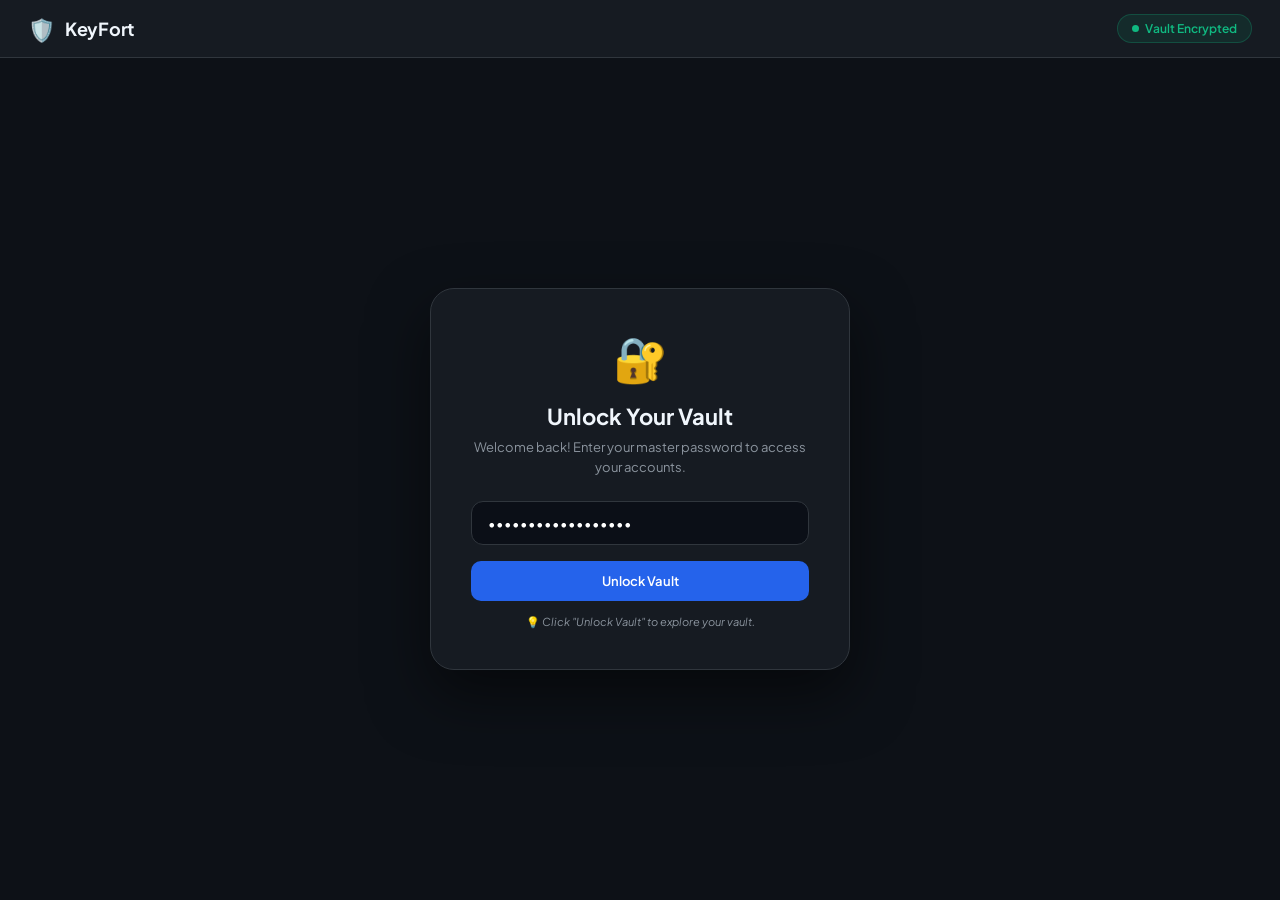
==== commit c2ccace6: "feat: consumer-ready password manager UI with vault, generator, and human-friendly documentation" ====
--- a/preview.html
+++ b/preview.html
@@ -3,25 +3,27 @@
 <head>
     <meta charset="UTF-8">
     <meta name="viewport" content="width=device-width, initial-scale=1.0">
-    <title>KeyFort — Minimal Preview</title>
-    <link href="https://fonts.googleapis.com/css2?family=Inter:wght@400;500;600;700&display=swap" rel="stylesheet">
+    <title>KeyFort — Simple, Private Password Manager</title>
+    <link href="https://fonts.googleapis.com/css2?family=Plus+Jakarta+Sans:wght@400;500;600;700&display=swap" rel="stylesheet">
     <style>
         :root {
-            --bg: #09090b;
-            --card: #141417;
-            --card-hover: #1c1c21;
-            --border: #27272a;
-            --text: #fafafa;
-            --muted: #a1a1aa;
-            --accent: #22c55e;
-            --primary: #3b82f6;
+            --bg: #0d1117;
+            --surface: #161b22;
+            --surface-hover: #1f242c;
+            --border: #30363d;
+            --primary: #2563eb;
+            --primary-hover: #1d4ed8;
+            --accent: #10b981;
+            --text: #f0f6fc;
+            --muted: #8b949e;
+            --danger: #f85149;
         }
 
         * {
             margin: 0;
             padding: 0;
             box-sizing: border-box;
-            font-family: 'Inter', -apple-system, sans-serif;
+            font-family: 'Plus Jakarta Sans', -apple-system, sans-serif;
         }
 
         body {
@@ -30,26 +32,26 @@
             min-height: 100vh;
             display: flex;
             flex-direction: column;
-            align-items: center;
-            padding: 24px 16px;
-        }
-
-        /* Top Bar */
-        .top-bar {
-            width: 100%;
-            max-width: 900px;
-            display: flex;
+        }
+
+        /* Top Header */
+        header {
+            background: var(--surface);
+            border-bottom: 1px solid var(--border);
+            padding: 14px 28px;
+            display: flex;
+            align-items: center;
             justify-content: space-between;
-            align-items: center;
-            padding-bottom: 24px;
-            border-bottom: 1px solid var(--border);
-            margin-bottom: 32px;
         }
 
         .brand {
             display: flex;
             align-items: center;
             gap: 10px;
+        }
+
+        .brand-icon {
+            font-size: 22px;
         }
 
         .brand h1 {
@@ -58,446 +60,626 @@
             letter-spacing: -0.3px;
         }
 
-        .status-pill {
-            display: inline-flex;
+        .user-controls {
+            display: flex;
+            align-items: center;
+            gap: 12px;
+        }
+
+        .status-badge {
+            background: rgba(16, 185, 129, 0.1);
+            color: var(--accent);
+            border: 1px solid rgba(16, 185, 129, 0.25);
+            padding: 6px 14px;
+            border-radius: 20px;
+            font-size: 12px;
+            font-weight: 600;
+            display: flex;
             align-items: center;
             gap: 6px;
-            font-size: 12px;
-            color: var(--muted);
-            background: var(--card);
-            border: 1px solid var(--border);
-            padding: 6px 12px;
-            border-radius: 20px;
-        }
-
-        .dot {
-            width: 6px;
-            height: 6px;
+        }
+
+        .status-dot {
+            width: 7px;
+            height: 7px;
             border-radius: 50%;
             background: var(--accent);
-            box-shadow: 0 0 6px var(--accent);
-        }
-
-        /* Main Layout */
-        .container {
-            width: 100%;
-            max-width: 900px;
-            display: grid;
-            grid-template-columns: 360px 1fr;
-            gap: 32px;
-            align-items: start;
-        }
-
-        @media (max-width: 768px) {
-            .container {
-                grid-template-columns: 1fr;
-            }
-        }
-
-        /* Minimal Phone Shell */
-        .phone {
-            width: 100%;
-            height: 620px;
-            background: #000000;
-            border: 1px solid var(--border);
-            border-radius: 36px;
-            display: flex;
-            flex-direction: column;
-            overflow: hidden;
-            box-shadow: 0 20px 50px rgba(0, 0, 0, 0.6);
-        }
-
-        .phone-header {
-            padding: 24px 20px 14px;
-            display: flex;
-            justify-content: space-between;
-            align-items: center;
-        }
-
-        .phone-header h2 {
-            font-size: 16px;
-            font-weight: 600;
-        }
-
-        .search-box {
-            margin: 0 16px 14px;
-            background: #121214;
-            border: 1px solid var(--border);
-            border-radius: 12px;
-            padding: 9px 12px;
-            display: flex;
-            align-items: center;
-            gap: 8px;
-            color: var(--muted);
-            font-size: 13px;
-        }
-
-        .phone-content {
-            flex: 1;
-            padding: 0 16px;
-            overflow-y: auto;
-            display: flex;
-            flex-direction: column;
-            gap: 10px;
-        }
-
-        /* Entry Cards */
-        .item {
-            background: var(--card);
-            border: 1px solid var(--border);
-            border-radius: 14px;
-            padding: 12px 14px;
-            display: flex;
-            justify-content: space-between;
-            align-items: center;
-            cursor: pointer;
-            transition: all 0.15s ease;
-        }
-
-        .item:hover {
-            background: var(--card-hover);
-            border-color: #3f3f46;
-        }
-
-        .item-left {
-            display: flex;
-            align-items: center;
-            gap: 12px;
-        }
-
-        .icon {
-            width: 34px;
-            height: 34px;
+        }
+
+        .btn {
+            background: var(--primary);
+            color: white;
+            border: none;
+            padding: 8px 16px;
             border-radius: 10px;
-            background: #202025;
-            display: flex;
-            align-items: center;
-            justify-content: center;
-            font-size: 14px;
-            font-weight: 600;
-        }
-
-        .item-info h4 {
             font-size: 13px;
             font-weight: 600;
-        }
-
-        .item-info p {
-            font-size: 11px;
+            cursor: pointer;
+            transition: all 0.2s;
+            display: inline-flex;
+            align-items: center;
+            gap: 6px;
+        }
+
+        .btn:hover {
+            background: var(--primary-hover);
+        }
+
+        .btn-secondary {
+            background: var(--surface-hover);
+            color: var(--text);
+            border: 1px solid var(--border);
+        }
+
+        .btn-secondary:hover {
+            background: #282f3a;
+        }
+
+        /* Unlock Screen */
+        #unlockScreen {
+            flex: 1;
+            display: flex;
+            align-items: center;
+            justify-content: center;
+            padding: 24px;
+        }
+
+        .unlock-card {
+            background: var(--surface);
+            border: 1px solid var(--border);
+            border-radius: 24px;
+            padding: 40px;
+            max-width: 420px;
+            width: 100%;
+            text-align: center;
+            box-shadow: 0 25px 60px rgba(0, 0, 0, 0.5);
+        }
+
+        .unlock-icon {
+            font-size: 44px;
+            margin-bottom: 16px;
+        }
+
+        .unlock-card h2 {
+            font-size: 22px;
+            font-weight: 700;
+            margin-bottom: 8px;
+        }
+
+        .unlock-card p {
+            font-size: 13px;
             color: var(--muted);
-            margin-top: 1px;
-        }
-
-        .copy-pill {
-            font-size: 11px;
+            margin-bottom: 24px;
+            line-height: 1.5;
+        }
+
+        .input-field {
+            width: 100%;
+            background: #0b0f17;
+            border: 1px solid var(--border);
+            border-radius: 12px;
+            padding: 12px 16px;
+            color: white;
+            font-size: 14px;
+            margin-bottom: 16px;
+            outline: none;
+            transition: border-color 0.2s;
+        }
+
+        .input-field:focus {
+            border-color: var(--primary);
+        }
+
+        /* App Dashboard */
+        #appDashboard {
+            flex: 1;
+            display: none;
+            max-width: 1100px;
+            margin: 0 auto;
+            width: 100%;
+            padding: 28px 20px;
+        }
+
+        .dashboard-header {
+            display: flex;
+            justify-content: space-between;
+            align-items: center;
+            margin-bottom: 24px;
+            gap: 16px;
+        }
+
+        .search-bar {
+            flex: 1;
+            max-width: 480px;
+            position: relative;
+        }
+
+        .search-bar input {
+            width: 100%;
+            background: var(--surface);
+            border: 1px solid var(--border);
+            border-radius: 12px;
+            padding: 10px 16px 10px 38px;
+            color: white;
+            font-size: 13px;
+            outline: none;
+        }
+
+        .search-icon {
+            position: absolute;
+            left: 14px;
+            top: 50%;
+            transform: translateY(-50%);
+            font-size: 14px;
             color: var(--muted);
-            background: #1f1f24;
-            padding: 4px 8px;
-            border-radius: 6px;
-            border: 1px solid var(--border);
-        }
-
-        /* Minimal Phone Nav */
-        .nav {
-            background: #09090b;
-            border-top: 1px solid var(--border);
-            padding: 12px 16px;
-            display: flex;
-            justify-content: space-around;
-        }
-
-        .nav-item {
+        }
+
+        /* Navigation Tabs */
+        .tabs {
+            display: flex;
+            gap: 8px;
+            margin-bottom: 24px;
+            border-bottom: 1px solid var(--border);
+            padding-bottom: 12px;
+        }
+
+        .tab-btn {
             background: none;
             border: none;
             color: var(--muted);
-            font-size: 11px;
-            font-weight: 500;
+            font-size: 13px;
+            font-weight: 600;
+            padding: 8px 16px;
+            border-radius: 8px;
             cursor: pointer;
+            transition: all 0.2s;
+        }
+
+        .tab-btn.active {
+            background: var(--surface);
+            color: var(--text);
+            border: 1px solid var(--border);
+        }
+
+        /* Password Cards Grid */
+        .vault-grid {
+            display: grid;
+            grid-template-columns: repeat(auto-fill, minmax(320px, 1fr));
+            gap: 16px;
+        }
+
+        .password-card {
+            background: var(--surface);
+            border: 1px solid var(--border);
+            border-radius: 16px;
+            padding: 18px;
             display: flex;
             flex-direction: column;
-            align-items: center;
-            gap: 4px;
-        }
-
-        .nav-item.active {
-            color: var(--text);
-        }
-
-        /* Minimal Right Side Cards */
-        .side-col {
-            display: flex;
-            flex-direction: column;
-            gap: 16px;
-        }
-
-        .card {
-            background: var(--card);
-            border: 1px solid var(--border);
-            border-radius: 18px;
-            padding: 20px;
-        }
-
-        .card h3 {
-            font-size: 14px;
+            gap: 14px;
+            transition: transform 0.15s, border-color 0.15s;
+        }
+
+        .password-card:hover {
+            border-color: #484f58;
+            transform: translateY(-2px);
+        }
+
+        .card-top {
+            display: flex;
+            align-items: center;
+            gap: 12px;
+        }
+
+        .site-logo {
+            width: 40px;
+            height: 40px;
+            border-radius: 10px;
+            background: #21262d;
+            display: flex;
+            align-items: center;
+            justify-content: center;
+            font-size: 18px;
+            font-weight: 700;
+        }
+
+        .site-info h3 {
+            font-size: 15px;
             font-weight: 600;
-            margin-bottom: 6px;
-        }
-
-        .card p {
+        }
+
+        .site-info p {
             font-size: 12px;
             color: var(--muted);
-            line-height: 1.5;
-            margin-bottom: 14px;
-        }
-
-        .code {
-            background: #09090b;
-            border: 1px solid var(--border);
+        }
+
+        .card-middle {
+            background: #0b0f17;
+            border: 1px solid #21262d;
             border-radius: 10px;
-            padding: 12px;
+            padding: 10px 14px;
+            display: flex;
+            justify-content: space-between;
+            align-items: center;
+        }
+
+        .password-display {
             font-family: monospace;
-            font-size: 12px;
-            color: #38bdf8;
-            overflow-x: auto;
-        }
-
-        .btn-action {
-            background: #27272a;
+            font-size: 14px;
+            letter-spacing: 1px;
+            color: #79c0ff;
+        }
+
+        .card-actions {
+            display: flex;
+            gap: 8px;
+        }
+
+        .action-btn {
+            background: #21262d;
+            border: 1px solid var(--border);
             color: var(--text);
-            border: 1px solid #3f3f46;
-            padding: 8px 14px;
+            padding: 6px 12px;
             border-radius: 8px;
             font-size: 12px;
-            font-weight: 500;
             cursor: pointer;
-            transition: all 0.15s;
-        }
-
-        .btn-action:hover {
-            background: #3f3f46;
+            transition: background 0.15s;
+        }
+
+        .action-btn:hover {
+            background: #30363d;
+        }
+
+        .delete-btn:hover {
+            color: var(--danger);
+            border-color: var(--danger);
+        }
+
+        /* Modal Dialog */
+        .modal-overlay {
+            position: fixed;
+            top: 0; left: 0; right: 0; bottom: 0;
+            background: rgba(0, 0, 0, 0.7);
+            backdrop-filter: blur(4px);
+            display: none;
+            align-items: center;
+            justify-content: center;
+            z-index: 100;
+        }
+
+        .modal {
+            background: var(--surface);
+            border: 1px solid var(--border);
+            border-radius: 20px;
+            padding: 28px;
+            max-width: 440px;
+            width: 100%;
+        }
+
+        .modal h3 {
+            font-size: 18px;
+            font-weight: 700;
+            margin-bottom: 16px;
+        }
+
+        .modal-buttons {
+            display: flex;
+            justify-content: flex-end;
+            gap: 10px;
+            margin-top: 20px;
+        }
+
+        /* Generator View */
+        #generatorView {
+            display: none;
+            max-width: 500px;
+            margin: 0 auto;
+            background: var(--surface);
+            border: 1px solid var(--border);
+            border-radius: 20px;
+            padding: 28px;
+            text-align: center;
+        }
+
+        .gen-display {
+            background: #0b0f17;
+            border: 1px solid var(--border);
+            border-radius: 12px;
+            padding: 16px;
+            font-family: monospace;
+            font-size: 18px;
+            font-weight: 600;
+            color: var(--accent);
+            margin: 16px 0;
+            word-break: break-all;
+        }
+
+        /* Toast notification */
+        #toast {
+            position: fixed;
+            bottom: 24px;
+            right: 24px;
+            background: #10b981;
+            color: #042f1a;
+            font-weight: 600;
+            font-size: 13px;
+            padding: 10px 20px;
+            border-radius: 10px;
+            box-shadow: 0 10px 25px rgba(0, 0, 0, 0.4);
+            display: none;
+            animation: fadeIn 0.2s;
+            z-index: 200;
+        }
+
+        @keyframes fadeIn {
+            from { opacity: 0; transform: translateY(10px); }
+            to { opacity: 1; transform: translateY(0); }
         }
     </style>
 </head>
 <body>
 
     <!-- Header -->
-    <div class="top-bar">
+    <header>
         <div class="brand">
-            <span style="font-size: 20px;">🛡️</span>
-            <h1>KeyFort Minimal</h1>
+            <span class="brand-icon">🛡️</span>
+            <h1>KeyFort</h1>
         </div>
-        <div class="status-pill">
-            <div class="dot"></div>
-            <span id="backendStatus">Checking backend...</span>
+        <div class="user-controls">
+            <div class="status-badge">
+                <div class="status-dot"></div>
+                <span>Vault Encrypted</span>
+            </div>
+            <button class="btn btn-secondary" id="lockBtn" style="display: none;" onclick="lockVault()">🔒 Lock</button>
+        </div>
+    </header>
+
+    <!-- 1. Unlock Screen (First thing you see) -->
+    <div id="unlockScreen">
+        <div class="unlock-card">
+            <div class="unlock-icon">🔐</div>
+            <h2>Unlock Your Vault</h2>
+            <p>Welcome back! Enter your master password to access your accounts.</p>
+            <input type="password" id="masterPassInput" class="input-field" placeholder="Enter master password..." value="my-secret-password">
+            <button class="btn" style="width: 100%; justify-content: center; padding: 12px;" onclick="unlockVault()">Unlock Vault</button>
+            <div style="font-size: 11px; color: var(--muted); margin-top: 14px;">
+                💡 <em>Click "Unlock Vault" to explore your vault.</em>
+            </div>
         </div>
     </div>
 
-    <div class="container">
+    <!-- 2. Main Dashboard (After Unlock) -->
+    <div id="appDashboard">
         
-        <!-- Mobile Phone Preview -->
-        <div class="phone">
-            <div class="phone-header">
-                <h2 id="phoneTitle">Vault</h2>
-                <span style="font-size: 11px; color: var(--accent); font-weight: 600;">AES-256</span>
+        <!-- Tabs -->
+        <div class="tabs">
+            <button class="tab-btn active" id="tabVault" onclick="showTab('vault')">🔑 Passwords</button>
+            <button class="tab-btn" id="tabGen" onclick="showTab('gen')">⚡ Generator</button>
+        </div>
+
+        <!-- Vault Tab Content -->
+        <div id="vaultContent">
+            <div class="dashboard-header">
+                <div class="search-bar">
+                    <span class="search-icon">🔍</span>
+                    <input type="text" id="searchInput" placeholder="Search passwords (e.g. Google, Netflix)..." oninput="filterPasswords()">
+                </div>
+                <button class="btn" onclick="openAddModal()">+ Add New Password</button>
             </div>
 
-            <div class="search-box">
-                <span>🔍</span>
-                <span>Search vault...</span>
+            <!-- Passwords List -->
+            <div class="vault-grid" id="vaultGrid">
+                <!-- Cards will render here -->
             </div>
-
-            <div class="phone-content" id="phoneBody">
-                <div class="item" onclick="togglePass(this, 's3cur3#P@ssw0rd!')">
-                    <div class="item-left">
-                        <div class="icon" style="color: #ef4444;">G</div>
-                        <div class="item-info">
-                            <h4>Google</h4>
-                            <p>sameer@gmail.com</p>
+        </div>
+
+        <!-- Generator Tab Content -->
+        <div id="generatorView">
+            <div style="font-size: 32px; margin-bottom: 8px;">⚡</div>
+            <h3>Strong Password Generator</h3>
+            <p style="font-size: 12px; color: var(--muted);">Generate strong, unique passwords that hackers cannot guess.</p>
+            
+            <div class="gen-display" id="generatedPassword">K8#mQ2$pL9@vR4!w</div>
+            
+            <div style="display: flex; gap: 10px; justify-content: center; margin-top: 16px;">
+                <button class="btn" onclick="generateNewPassword()">🎲 Generate New</button>
+                <button class="btn btn-secondary" onclick="copyText(document.getElementById('generatedPassword').textContent, 'Generated password copied!')">📋 Copy Password</button>
+            </div>
+        </div>
+
+    </div>
+
+    <!-- Add Password Modal -->
+    <div class="modal-overlay" id="addModal">
+        <div class="modal">
+            <h3>Add New Password</h3>
+            <label style="font-size: 12px; color: var(--muted); margin-bottom: 4px; display: block;">Service / Website Name</label>
+            <input type="text" id="newSite" class="input-field" placeholder="e.g. Amazon, Twitter, Bank">
+            
+            <label style="font-size: 12px; color: var(--muted); margin-bottom: 4px; display: block;">Username or Email</label>
+            <input type="text" id="newUser" class="input-field" placeholder="e.g. sameer@gmail.com">
+            
+            <label style="font-size: 12px; color: var(--muted); margin-bottom: 4px; display: block;">Password</label>
+            <div style="display: flex; gap: 8px;">
+                <input type="text" id="newPass" class="input-field" placeholder="Password" style="margin-bottom: 0;">
+                <button class="btn btn-secondary" type="button" onclick="document.getElementById('newPass').value = makeRandomPass()">⚡</button>
+            </div>
+
+            <div class="modal-buttons">
+                <button class="btn btn-secondary" onclick="closeAddModal()">Cancel</button>
+                <button class="btn" onclick="saveNewPassword()">Save Password</button>
+            </div>
+        </div>
+    </div>
+
+    <!-- Toast Notification -->
+    <div id="toast">Copied to clipboard!</div>
+
+    <script>
+        // Sample Vault Data
+        let vault = [
+            { id: 1, site: "Google Workspace", user: "sameer@gmail.com", pass: "s3cur3#P@ssw0rd!2026", logo: "G", color: "#ea4335" },
+            { id: 2, site: "GitHub Account", user: "MohammedSameer-57", pass: "ghp_TokenSecr3t_9921", logo: "git", color: "#f0f6fc" },
+            { id: 3, site: "Netflix Family", user: "sameer.stream@home.net", pass: "N3tfl!x_B!ng3#2026", logo: "N", color: "#e50914" },
+            { id: 4, site: "Spotify Music", user: "sameer.music@gmail.com", pass: "Sp0t!fy#Tr@cks_882", logo: "♫", color: "#1db954" }
+        ];
+
+        // Unlock Action
+        function unlockVault() {
+            document.getElementById('unlockScreen').style.display = 'none';
+            document.getElementById('appDashboard').style.display = 'block';
+            document.getElementById('lockBtn').style.display = 'inline-flex';
+            renderVault();
+            showToast("Vault unlocked successfully!");
+        }
+
+        // Lock Action
+        function lockVault() {
+            document.getElementById('unlockScreen').style.display = 'flex';
+            document.getElementById('appDashboard').style.display = 'none';
+            document.getElementById('lockBtn').style.display = 'none';
+            showToast("Vault locked.");
+        }
+
+        // Render Password Cards
+        function renderVault(filter = "") {
+            const grid = document.getElementById('vaultGrid');
+            grid.innerHTML = "";
+
+            const items = vault.filter(v => 
+                v.site.toLowerCase().includes(filter.toLowerCase()) || 
+                v.user.toLowerCase().includes(filter.toLowerCase())
+            );
+
+            if (items.length === 0) {
+                grid.innerHTML = `<div style="grid-column: 1/-1; text-align: center; color: var(--muted); padding: 40px;">No accounts found matching "${filter}".</div>`;
+                return;
+            }
+
+            items.forEach(item => {
+                const card = document.createElement('div');
+                card.className = 'password-card';
+                card.innerHTML = `
+                    <div class="card-top">
+                        <div class="site-logo" style="color: ${item.color}">${item.logo}</div>
+                        <div class="site-info">
+                            <h3>${item.site}</h3>
+                            <p>${item.user}</p>
                         </div>
                     </div>
-                    <span class="copy-pill">Tap to view</span>
-                </div>
-
-                <div class="item" onclick="togglePass(this, 'ghp_secret_token_948')">
-                    <div class="item-left">
-                        <div class="icon">git</div>
-                        <div class="item-info">
-                            <h4>GitHub</h4>
-                            <p>MohammedSameer-57</p>
-                        </div>
+                    <div class="card-middle">
+                        <span class="password-display" id="pass-${item.id}">••••••••••••</span>
+                        <button class="action-btn" onclick="toggleSecret(${item.id}, '${item.pass}')">👁️ Peek</button>
                     </div>
-                    <span class="copy-pill">Tap to view</span>
-                </div>
-
-                <div class="item" onclick="togglePass(this, 'N3tfl!x_Pass#2026')">
-                    <div class="item-left">
-                        <div class="icon" style="color: #e50914;">N</div>
-                        <div class="item-info">
-                            <h4>Netflix</h4>
-                            <p>family@home</p>
-                        </div>
+                    <div class="card-actions">
+                        <button class="action-btn" onclick="copyText('${item.user}', 'Username copied!')">📋 Copy User</button>
+                        <button class="action-btn" onclick="copyText('${item.pass}', 'Password copied!')">🔑 Copy Password</button>
+                        <button class="action-btn delete-btn" onclick="deleteEntry(${item.id})">🗑️</button>
                     </div>
-                    <span class="copy-pill">Tap to view</span>
-                </div>
-
-                <div class="item" onclick="togglePass(this, 'B@nk#Pin_8831!')">
-                    <div class="item-left">
-                        <div class="icon" style="color: #10b981;">$</div>
-                        <div class="item-info">
-                            <h4>Banking</h4>
-                            <p>**** 9182</p>
-                        </div>
-                    </div>
-                    <span class="copy-pill">Tap to view</span>
-                </div>
-            </div>
-
-            <!-- Bottom Nav -->
-            <div class="nav">
-                <button class="nav-item active" onclick="setTab('vault')">
-                    <span>🛡️</span>Vault
-                </button>
-                <button class="nav-item" onclick="setTab('gen')">
-                    <span>⚡</span>Generator
-                </button>
-                <button class="nav-item" onclick="setTab('ledger')">
-                    <span>📜</span>Audit Log
-                </button>
-            </div>
-        </div>
-
-        <!-- Minimal Side Panels -->
-        <div class="side-col">
-            
-            <!-- Live Backend Card -->
-            <div class="card">
-                <h3>Live Backend Status</h3>
-                <p>Real-time response from your running server (<code>localhost:8080/ledger/verify</code>):</p>
-                <div class="code" id="liveLedgerCode">Loading...</div>
-            </div>
-
-            <!-- Threat Engine Card -->
-            <div class="card">
-                <h3>Threat Defense Demo</h3>
-                <p>Simulate a distributed credential attack across multiple IPs:</p>
-                <button class="btn-action" onclick="runAttackDemo()">🚨 Test Bot Defense</button>
-                <div id="threatResult" style="margin-top: 12px; font-size: 12px; color: var(--muted); line-height: 1.5;">
-                    Status: Normal traffic. Zero-knowledge encryption active.
-                </div>
-            </div>
-
-            <!-- Architecture Info -->
-            <div class="card">
-                <h3>Super-Simple Architecture</h3>
-                <p>
-                    • <strong>Phone (Android):</strong> Encrypts all passwords on-device.<br>
-                    • <strong>Cloud (Spring Boot):</strong> Only receives encrypted ciphertexts.<br>
-                    • <strong>Audit Ledger:</strong> Cryptographic SHA-256 chain guarantees logs cannot be altered.
-                </p>
-            </div>
-
-        </div>
-
-    </div>
-
-    <script>
-        // Check live backend
-        async function checkBackend() {
-            const statusPill = document.getElementById('backendStatus');
-            const codeBox = document.getElementById('liveLedgerCode');
-            try {
-                const res = await fetch('http://localhost:8080/ledger/verify');
-                const json = await res.json();
-                statusPill.textContent = 'Server Online';
-                codeBox.textContent = JSON.stringify(json, null, 2);
-            } catch (err) {
-                statusPill.textContent = 'Server Offline';
-                codeBox.textContent = 'Start server with: .\\gradlew.bat :keyfort-server:run';
+                `;
+                grid.appendChild(card);
+            });
+        }
+
+        function toggleSecret(id, pass) {
+            const el = document.getElementById(`pass-${id}`);
+            if (el.textContent === "••••••••••••") {
+                el.textContent = pass;
+            } else {
+                el.textContent = "••••••••••••";
             }
         }
 
-        // Tap to reveal
-        function togglePass(card, pass) {
-            const pill = card.querySelector('.copy-pill');
-            if (pill.textContent.startsWith('•')) {
-                pill.textContent = 'Tap to view';
-                pill.style.color = 'var(--muted)';
+        function filterPasswords() {
+            const query = document.getElementById('searchInput').value;
+            renderVault(query);
+        }
+
+        // Add New Password Modal
+        function openAddModal() {
+            document.getElementById('newSite').value = "";
+            document.getElementById('newUser').value = "";
+            document.getElementById('newPass').value = makeRandomPass();
+            document.getElementById('addModal').style.display = 'flex';
+        }
+
+        function closeAddModal() {
+            document.getElementById('addModal').style.display = 'none';
+        }
+
+        function saveNewPassword() {
+            const site = document.getElementById('newSite').value.trim();
+            const user = document.getElementById('newUser').value.trim();
+            const pass = document.getElementById('newPass').value.trim();
+
+            if (!site || !pass) {
+                alert("Please enter a website name and password.");
+                return;
+            }
+
+            vault.push({
+                id: Date.now(),
+                site: site,
+                user: user || "user",
+                pass: pass,
+                logo: site.charAt(0).toUpperCase(),
+                color: "#3b82f6"
+            });
+
+            closeAddModal();
+            renderVault();
+            showToast(`Added ${site} to your vault!`);
+        }
+
+        function deleteEntry(id) {
+            vault = vault.filter(v => v.id !== id);
+            renderVault();
+            showToast("Account removed from vault.");
+        }
+
+        // Copy Helper
+        function copyText(text, msg) {
+            navigator.clipboard.writeText(text).then(() => {
+                showToast(msg);
+            }).catch(() => {
+                showToast("Copied: " + text);
+            });
+        }
+
+        function showToast(msg) {
+            const toast = document.getElementById('toast');
+            toast.textContent = msg;
+            toast.style.display = 'block';
+            setTimeout(() => { toast.style.display = 'none'; }, 2200);
+        }
+
+        // Tab Switching
+        function showTab(tab) {
+            if (tab === 'vault') {
+                document.getElementById('tabVault').classList.add('active');
+                document.getElementById('tabGen').classList.remove('active');
+                document.getElementById('vaultContent').style.display = 'block';
+                document.getElementById('generatorView').style.display = 'none';
             } else {
-                pill.textContent = pass;
-                pill.style.color = 'var(--accent)';
+                document.getElementById('tabGen').classList.add('active');
+                document.getElementById('tabVault').classList.remove('active');
+                document.getElementById('vaultContent').style.display = 'none';
+                document.getElementById('generatorView').style.display = 'block';
             }
         }
 
-        // Phone Tabs
-        function setTab(tab) {
-            const title = document.getElementById('phoneTitle');
-            const body = document.getElementById('phoneBody');
-            const btns = document.querySelectorAll('.nav-item');
-            btns.forEach(b => b.classList.remove('active'));
-
-            if (tab === 'vault') {
-                btns[0].classList.add('active');
-                title.textContent = 'Vault';
-                body.innerHTML = `
-                    <div class="item" onclick="togglePass(this, 's3cur3#P@ssw0rd!')">
-                        <div class="item-left">
-                            <div class="icon" style="color: #ef4444;">G</div>
-                            <div class="item-info">
-                                <h4>Google</h4>
-                                <p>sameer@gmail.com</p>
-                            </div>
-                        </div>
-                        <span class="copy-pill">Tap to view</span>
-                    </div>
-                    <div class="item" onclick="togglePass(this, 'ghp_secret_token_948')">
-                        <div class="item-left">
-                            <div class="icon">git</div>
-                            <div class="item-info">
-                                <h4>GitHub</h4>
-                                <p>MohammedSameer-57</p>
-                            </div>
-                        </div>
-                        <span class="copy-pill">Tap to view</span>
-                    </div>
-                    <div class="item" onclick="togglePass(this, 'N3tfl!x_Pass#2026')">
-                        <div class="item-left">
-                            <div class="icon" style="color: #e50914;">N</div>
-                            <div class="item-info">
-                                <h4>Netflix</h4>
-                                <p>family@home</p>
-                            </div>
-                        </div>
-                        <span class="copy-pill">Tap to view</span>
-                    </div>`;
-            } else if (tab === 'gen') {
-                btns[1].classList.add('active');
-                title.textContent = 'Generator';
-                const chars = "ABCDEFGHJKLMNPQRSTUVWXYZabcdefghijkmnopqrstuvwxyz23456789!@#$%^&*";
-                let pass = "";
-                for (let i = 0; i < 16; i++) pass += chars.charAt(Math.floor(Math.random() * chars.length));
-                body.innerHTML = `
-                    <div style="padding: 24px 8px; text-align: center;">
-                        <div style="font-size: 11px; color: var(--muted); margin-bottom: 8px;">STRONG PASSWORD</div>
-                        <div class="code" style="font-size: 15px; margin-bottom: 16px; color: var(--accent);">${pass}</div>
-                        <button class="btn-action" style="width: 100%;" onclick="setTab('gen')">Generate New</button>
-                    </div>`;
-            } else if (tab === 'ledger') {
-                btns[2].classList.add('active');
-                title.textContent = 'Audit Log';
-                body.innerHTML = `
-                    <div style="padding: 16px 8px; font-size: 12px; color: var(--muted);">
-                        <div style="margin-bottom: 10px; color: var(--accent); font-weight: 600;">✓ Hash Chain Intact</div>
-                        <p style="line-height: 1.6;">Block #0: Genesis<br>Status: Cryptographically verified<br>Hash: 4a2b91...7f3c</p>
-                    </div>`;
+        // Generator Logic
+        function makeRandomPass() {
+            const chars = "ABCDEFGHJKLMNPQRSTUVWXYZabcdefghijkmnopqrstuvwxyz23456789!@#$%^&*";
+            let pass = "";
+            for (let i = 0; i < 16; i++) {
+                pass += chars.charAt(Math.floor(Math.random() * chars.length));
             }
-        }
-
-        function runAttackDemo() {
-            const out = document.getElementById('threatResult');
-            out.innerHTML = "<span style='color: #ef4444; font-weight: 600;'>⚠️ Coordinated Bot Attack Detected!</span><br>Risk Score: <strong>85 / 100</strong><br>Decision: <strong>Anti-Lockout Protection Engaged (Step-Up Auth)</strong>. Legitimate user is not locked out.";
-        }
-
-        checkBackend();
+            return pass;
+        }
+
+        function generateNewPassword() {
+            document.getElementById('generatedPassword').textContent = makeRandomPass();
+        }
     </script>
 </body>
 </html>
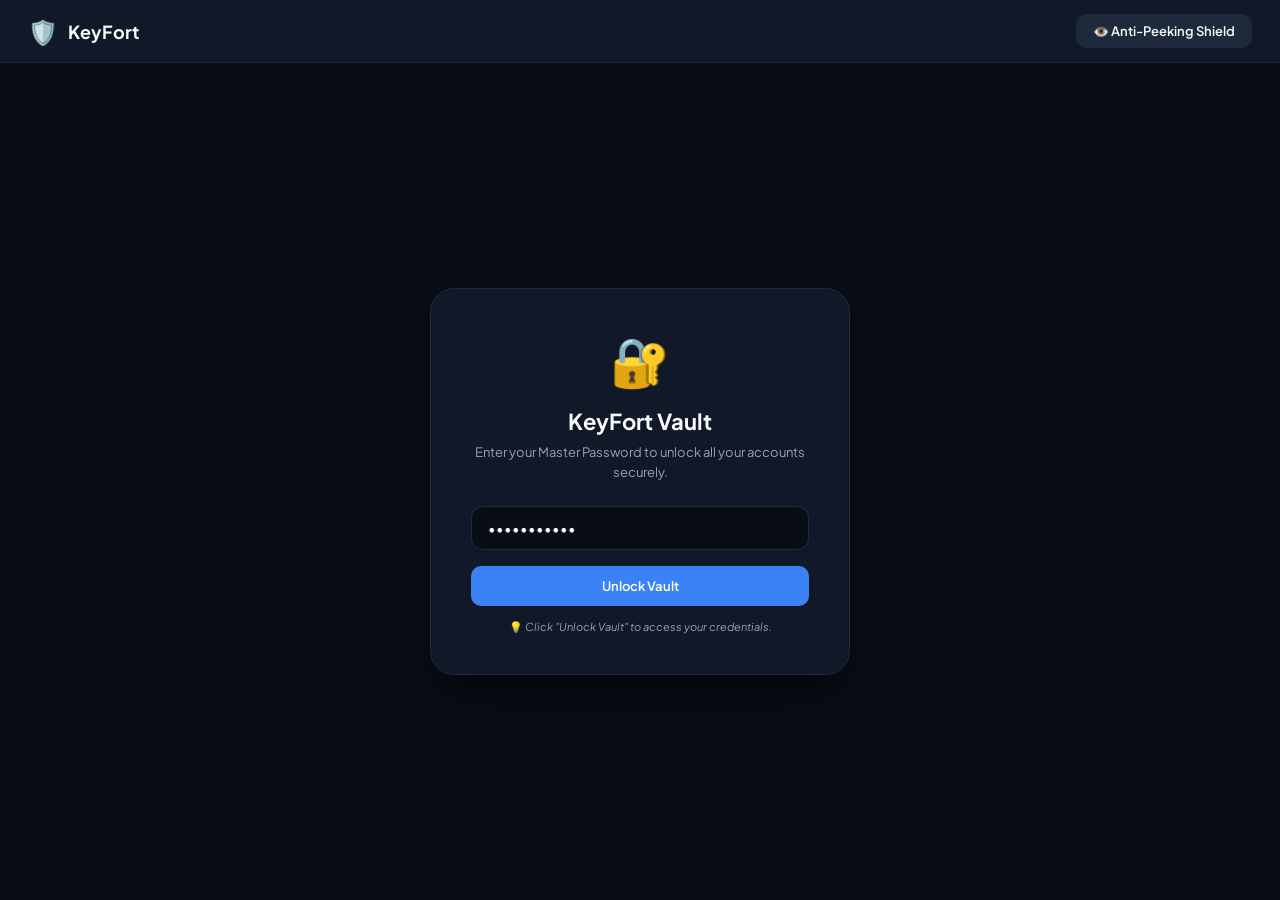
==== commit 0598bd60: "feat: anti-peeking shield, 60s self-destruct 1-time share links, and camera-proof press-to-peek" ====
--- a/preview.html
+++ b/preview.html
@@ -3,20 +3,21 @@
 <head>
     <meta charset="UTF-8">
     <meta name="viewport" content="width=device-width, initial-scale=1.0">
-    <title>KeyFort — Simple, Private Password Manager</title>
+    <title>KeyFort — Anti-Peeking Password Manager</title>
     <link href="https://fonts.googleapis.com/css2?family=Plus+Jakarta+Sans:wght@400;500;600;700&display=swap" rel="stylesheet">
     <style>
         :root {
-            --bg: #0d1117;
-            --surface: #161b22;
-            --surface-hover: #1f242c;
-            --border: #30363d;
-            --primary: #2563eb;
-            --primary-hover: #1d4ed8;
+            --bg: #090d16;
+            --surface: #111827;
+            --surface-hover: #1f2937;
+            --border: #1f293d;
+            --primary: #3b82f6;
+            --primary-hover: #2563eb;
             --accent: #10b981;
-            --text: #f0f6fc;
-            --muted: #8b949e;
-            --danger: #f85149;
+            --warning: #f59e0b;
+            --danger: #ef4444;
+            --text: #f8fafc;
+            --muted: #94a3b8;
         }
 
         * {
@@ -34,7 +35,7 @@
             flex-direction: column;
         }
 
-        /* Top Header */
+        /* Header */
         header {
             background: var(--surface);
             border-bottom: 1px solid var(--border);
@@ -51,39 +52,18 @@
         }
 
         .brand-icon {
-            font-size: 22px;
+            font-size: 24px;
         }
 
         .brand h1 {
             font-size: 18px;
             font-weight: 700;
-            letter-spacing: -0.3px;
-        }
-
-        .user-controls {
-            display: flex;
-            align-items: center;
-            gap: 12px;
-        }
-
-        .status-badge {
-            background: rgba(16, 185, 129, 0.1);
-            color: var(--accent);
-            border: 1px solid rgba(16, 185, 129, 0.25);
-            padding: 6px 14px;
-            border-radius: 20px;
-            font-size: 12px;
-            font-weight: 600;
-            display: flex;
-            align-items: center;
-            gap: 6px;
-        }
-
-        .status-dot {
-            width: 7px;
-            height: 7px;
-            border-radius: 50%;
-            background: var(--accent);
+        }
+
+        .header-actions {
+            display: flex;
+            align-items: center;
+            gap: 10px;
         }
 
         .btn {
@@ -101,22 +81,24 @@
             gap: 6px;
         }
 
-        .btn:hover {
-            background: var(--primary-hover);
-        }
+        .btn:hover { background: var(--primary-hover); }
 
         .btn-secondary {
-            background: var(--surface-hover);
+            background: #1e293b;
             color: var(--text);
             border: 1px solid var(--border);
         }
 
-        .btn-secondary:hover {
-            background: #282f3a;
-        }
-
-        /* Unlock Screen */
-        #unlockScreen {
+        .btn-secondary:hover { background: #334155; }
+
+        .btn-danger {
+            background: rgba(239, 68, 68, 0.15);
+            color: #f87171;
+            border: 1px solid rgba(239, 68, 68, 0.3);
+        }
+
+        /* SCREEN 1: Master Password Login */
+        #screen1 {
             flex: 1;
             display: flex;
             align-items: center;
@@ -124,7 +106,7 @@
             padding: 24px;
         }
 
-        .unlock-card {
+        .login-card {
             background: var(--surface);
             border: 1px solid var(--border);
             border-radius: 24px;
@@ -132,30 +114,30 @@
             max-width: 420px;
             width: 100%;
             text-align: center;
-            box-shadow: 0 25px 60px rgba(0, 0, 0, 0.5);
-        }
-
-        .unlock-icon {
-            font-size: 44px;
+            box-shadow: 0 25px 50px -12px rgba(0, 0, 0, 0.7);
+        }
+
+        .login-icon {
+            font-size: 48px;
             margin-bottom: 16px;
         }
 
-        .unlock-card h2 {
+        .login-card h2 {
             font-size: 22px;
             font-weight: 700;
             margin-bottom: 8px;
         }
 
-        .unlock-card p {
+        .login-card p {
             font-size: 13px;
             color: var(--muted);
             margin-bottom: 24px;
             line-height: 1.5;
         }
 
-        .input-field {
+        .input-box {
             width: 100%;
-            background: #0b0f17;
+            background: #090d16;
             border: 1px solid var(--border);
             border-radius: 12px;
             padding: 12px 16px;
@@ -166,12 +148,10 @@
             transition: border-color 0.2s;
         }
 
-        .input-field:focus {
-            border-color: var(--primary);
-        }
-
-        /* App Dashboard */
-        #appDashboard {
+        .input-box:focus { border-color: var(--primary); }
+
+        /* SCREEN 2: The Main Vault Dashboard */
+        #screen2 {
             flex: 1;
             display: none;
             max-width: 1100px;
@@ -180,21 +160,22 @@
             padding: 28px 20px;
         }
 
-        .dashboard-header {
+        .toolbar {
             display: flex;
             justify-content: space-between;
             align-items: center;
+            gap: 16px;
             margin-bottom: 24px;
-            gap: 16px;
-        }
-
-        .search-bar {
+            flex-wrap: wrap;
+        }
+
+        .search-box {
             flex: 1;
-            max-width: 480px;
+            min-width: 280px;
             position: relative;
         }
 
-        .search-bar input {
+        .search-box input {
             width: 100%;
             background: var(--surface);
             border: 1px solid var(--border);
@@ -214,67 +195,40 @@
             color: var(--muted);
         }
 
-        /* Navigation Tabs */
-        .tabs {
-            display: flex;
-            gap: 8px;
-            margin-bottom: 24px;
-            border-bottom: 1px solid var(--border);
-            padding-bottom: 12px;
-        }
-
-        .tab-btn {
-            background: none;
-            border: none;
-            color: var(--muted);
-            font-size: 13px;
-            font-weight: 600;
-            padding: 8px 16px;
-            border-radius: 8px;
-            cursor: pointer;
-            transition: all 0.2s;
-        }
-
-        .tab-btn.active {
-            background: var(--surface);
-            color: var(--text);
-            border: 1px solid var(--border);
-        }
-
-        /* Password Cards Grid */
+        /* Vault Cards */
         .vault-grid {
             display: grid;
             grid-template-columns: repeat(auto-fill, minmax(320px, 1fr));
             gap: 16px;
         }
 
-        .password-card {
+        .card {
             background: var(--surface);
             border: 1px solid var(--border);
-            border-radius: 16px;
-            padding: 18px;
+            border-radius: 18px;
+            padding: 20px;
             display: flex;
             flex-direction: column;
             gap: 14px;
             transition: transform 0.15s, border-color 0.15s;
         }
 
-        .password-card:hover {
-            border-color: #484f58;
+        .card:hover {
+            border-color: #3b82f6;
             transform: translateY(-2px);
         }
 
-        .card-top {
+        .card-header {
             display: flex;
             align-items: center;
             gap: 12px;
         }
 
-        .site-logo {
-            width: 40px;
-            height: 40px;
-            border-radius: 10px;
-            background: #21262d;
+        .logo-circle {
+            width: 42px;
+            height: 42px;
+            border-radius: 12px;
+            background: #1e293b;
             display: flex;
             align-items: center;
             justify-content: center;
@@ -282,19 +236,9 @@
             font-weight: 700;
         }
 
-        .site-info h3 {
-            font-size: 15px;
-            font-weight: 600;
-        }
-
-        .site-info p {
-            font-size: 12px;
-            color: var(--muted);
-        }
-
         .card-middle {
-            background: #0b0f17;
-            border: 1px solid #21262d;
+            background: #090d16;
+            border: 1px solid #1e293b;
             border-radius: 10px;
             padding: 10px 14px;
             display: flex;
@@ -302,98 +246,118 @@
             align-items: center;
         }
 
-        .password-display {
+        .secret-dots {
             font-family: monospace;
             font-size: 14px;
-            letter-spacing: 1px;
-            color: #79c0ff;
-        }
-
-        .card-actions {
-            display: flex;
+            letter-spacing: 2px;
+            color: #60a5fa;
+            user-select: none;
+        }
+
+        .card-footer {
+            display: flex;
+            justify-content: space-between;
+            align-items: center;
             gap: 8px;
         }
 
-        .action-btn {
-            background: #21262d;
-            border: 1px solid var(--border);
-            color: var(--text);
+        .btn-share {
+            background: rgba(16, 185, 129, 0.12);
+            color: #34d399;
+            border: 1px solid rgba(16, 185, 129, 0.3);
             padding: 6px 12px;
             border-radius: 8px;
             font-size: 12px;
+            font-weight: 600;
             cursor: pointer;
-            transition: background 0.15s;
-        }
-
-        .action-btn:hover {
-            background: #30363d;
-        }
-
-        .delete-btn:hover {
-            color: var(--danger);
-            border-color: var(--danger);
-        }
-
-        /* Modal Dialog */
-        .modal-overlay {
+            transition: all 0.2s;
+            display: flex;
+            align-items: center;
+            gap: 5px;
+        }
+
+        .btn-share:hover {
+            background: rgba(16, 185, 129, 0.25);
+        }
+
+        /* MODAL: 1-Time Self-Destruct Send */
+        .modal-bg {
             position: fixed;
             top: 0; left: 0; right: 0; bottom: 0;
-            background: rgba(0, 0, 0, 0.7);
-            backdrop-filter: blur(4px);
+            background: rgba(0, 0, 0, 0.75);
+            backdrop-filter: blur(8px);
             display: none;
             align-items: center;
             justify-content: center;
             z-index: 100;
-        }
-
-        .modal {
+            padding: 16px;
+        }
+
+        .modal-box {
             background: var(--surface);
             border: 1px solid var(--border);
+            border-radius: 24px;
+            padding: 32px;
+            max-width: 480px;
+            width: 100%;
+            box-shadow: 0 25px 60px rgba(0, 0, 0, 0.8);
+            position: relative;
+        }
+
+        .burn-badge {
+            display: inline-flex;
+            align-items: center;
+            gap: 6px;
+            background: rgba(239, 68, 68, 0.15);
+            color: #f87171;
+            padding: 4px 12px;
             border-radius: 20px;
-            padding: 28px;
-            max-width: 440px;
-            width: 100%;
-        }
-
-        .modal h3 {
-            font-size: 18px;
-            font-weight: 700;
-            margin-bottom: 16px;
-        }
-
-        .modal-buttons {
-            display: flex;
-            justify-content: flex-end;
-            gap: 10px;
-            margin-top: 20px;
-        }
-
-        /* Generator View */
-        #generatorView {
-            display: none;
-            max-width: 500px;
-            margin: 0 auto;
-            background: var(--surface);
-            border: 1px solid var(--border);
-            border-radius: 20px;
-            padding: 28px;
-            text-align: center;
-        }
-
-        .gen-display {
-            background: #0b0f17;
+            font-size: 12px;
+            font-weight: 600;
+            margin-bottom: 12px;
+        }
+
+        .timer-bar {
+            background: #090d16;
             border: 1px solid var(--border);
             border-radius: 12px;
-            padding: 16px;
+            padding: 14px;
+            margin: 16px 0;
+            text-align: center;
+        }
+
+        .timer-count {
+            font-size: 26px;
+            font-weight: 800;
+            color: #fbbf24;
             font-family: monospace;
-            font-size: 18px;
-            font-weight: 600;
-            color: var(--accent);
+        }
+
+        .anti-peek-display {
+            background: #000;
+            border: 2px dashed #334155;
+            border-radius: 12px;
+            padding: 18px;
+            text-align: center;
             margin: 16px 0;
-            word-break: break-all;
-        }
-
-        /* Toast notification */
+            position: relative;
+        }
+
+        .peek-blur {
+            filter: blur(8px);
+            user-select: none;
+            transition: filter 0.2s;
+            font-family: monospace;
+            font-size: 16px;
+            color: #38bdf8;
+            font-weight: 700;
+        }
+
+        .peek-revealed {
+            filter: blur(0px) !important;
+        }
+
+        /* Toast */
         #toast {
             position: fixed;
             bottom: 24px;
@@ -402,17 +366,11 @@
             color: #042f1a;
             font-weight: 600;
             font-size: 13px;
-            padding: 10px 20px;
-            border-radius: 10px;
+            padding: 12px 20px;
+            border-radius: 12px;
             box-shadow: 0 10px 25px rgba(0, 0, 0, 0.4);
             display: none;
-            animation: fadeIn 0.2s;
             z-index: 200;
-        }
-
-        @keyframes fadeIn {
-            from { opacity: 0; transform: translateY(10px); }
-            to { opacity: 1; transform: translateY(0); }
         }
     </style>
 </head>
@@ -424,177 +382,256 @@
             <span class="brand-icon">🛡️</span>
             <h1>KeyFort</h1>
         </div>
-        <div class="user-controls">
-            <div class="status-badge">
-                <div class="status-dot"></div>
-                <span>Vault Encrypted</span>
-            </div>
-            <button class="btn btn-secondary" id="lockBtn" style="display: none;" onclick="lockVault()">🔒 Lock</button>
+        <div class="header-actions">
+            <button class="btn btn-secondary" onclick="toggleAntiPeek()" id="privacyShieldBtn">👁️ Anti-Peeking Shield</button>
+            <button class="btn btn-secondary" id="lockVaultBtn" style="display: none;" onclick="lockVault()">🔒 Lock</button>
         </div>
     </header>
 
-    <!-- 1. Unlock Screen (First thing you see) -->
-    <div id="unlockScreen">
-        <div class="unlock-card">
-            <div class="unlock-icon">🔐</div>
-            <h2>Unlock Your Vault</h2>
-            <p>Welcome back! Enter your master password to access your accounts.</p>
-            <input type="password" id="masterPassInput" class="input-field" placeholder="Enter master password..." value="my-secret-password">
+    <!-- SCREEN 1: Master Lock -->
+    <div id="screen1">
+        <div class="login-card">
+            <div class="login-icon">🔐</div>
+            <h2>KeyFort Vault</h2>
+            <p>Enter your Master Password to unlock all your accounts securely.</p>
+            <input type="password" id="masterPass" class="input-box" placeholder="Master Password" value="password123">
             <button class="btn" style="width: 100%; justify-content: center; padding: 12px;" onclick="unlockVault()">Unlock Vault</button>
             <div style="font-size: 11px; color: var(--muted); margin-top: 14px;">
-                💡 <em>Click "Unlock Vault" to explore your vault.</em>
+                💡 <em>Click "Unlock Vault" to access your credentials.</em>
             </div>
         </div>
     </div>
 
-    <!-- 2. Main Dashboard (After Unlock) -->
-    <div id="appDashboard">
-        
-        <!-- Tabs -->
-        <div class="tabs">
-            <button class="tab-btn active" id="tabVault" onclick="showTab('vault')">🔑 Passwords</button>
-            <button class="tab-btn" id="tabGen" onclick="showTab('gen')">⚡ Generator</button>
+    <!-- SCREEN 2: Vault Dashboard -->
+    <div id="screen2">
+        <div class="toolbar">
+            <div class="search-box">
+                <span class="search-icon">🔍</span>
+                <input type="text" id="searchFilter" placeholder="Search accounts (e.g. Google, Netflix)..." oninput="filterCards()">
+            </div>
+            <button class="btn" onclick="openAddModal()">+ Add Account</button>
         </div>
 
-        <!-- Vault Tab Content -->
-        <div id="vaultContent">
-            <div class="dashboard-header">
-                <div class="search-bar">
-                    <span class="search-icon">🔍</span>
-                    <input type="text" id="searchInput" placeholder="Search passwords (e.g. Google, Netflix)..." oninput="filterPasswords()">
-                </div>
-                <button class="btn" onclick="openAddModal()">+ Add New Password</button>
-            </div>
-
-            <!-- Passwords List -->
-            <div class="vault-grid" id="vaultGrid">
-                <!-- Cards will render here -->
-            </div>
+        <div class="vault-grid" id="vaultGrid">
+            <!-- Cards rendered here -->
         </div>
-
-        <!-- Generator Tab Content -->
-        <div id="generatorView">
-            <div style="font-size: 32px; margin-bottom: 8px;">⚡</div>
-            <h3>Strong Password Generator</h3>
-            <p style="font-size: 12px; color: var(--muted);">Generate strong, unique passwords that hackers cannot guess.</p>
+    </div>
+
+    <!-- SCREEN 3 (Modal): 1-Time Self-Destruct Share to Friend -->
+    <div class="modal-bg" id="shareModal">
+        <div class="modal-box">
+            <div class="burn-badge">🔥 1-Time Self-Destruct Link</div>
+            <h3 id="shareTitle" style="font-size: 18px; margin-bottom: 6px;">Share with Friend</h3>
+            <p style="font-size: 12px; color: var(--muted); line-height: 1.5;">
+                This creates a <strong>disposable encrypted one-time passcode</strong>. Even if someone takes a photo of the WhatsApp chat, the password self-destructs and cannot be opened again!
+            </p>
+
+            <!-- Self-Destruct Timer -->
+            <div class="timer-bar">
+                <div style="font-size: 11px; color: var(--muted); margin-bottom: 4px;">EXPIRES IN</div>
+                <div class="timer-count" id="countdown">60s</div>
+                <div style="font-size: 11px; color: #f87171; margin-top: 4px;">Burns immediately after 1 view</div>
+            </div>
+
+            <!-- Anti-Camera & Shoulder-Surfing Display -->
+            <div class="anti-peek-display">
+                <div style="font-size: 11px; color: var(--muted); margin-bottom: 8px;">HOLD BUTTON TO PEEK (Auto-hides after 3s)</div>
+                <div class="peek-blur" id="peekSecret">X9#kL2$vM8@qR4!w</div>
+            </div>
+
+            <div style="display: flex; gap: 8px; justify-content: center; margin-bottom: 18px;">
+                <button class="btn btn-secondary" onmousedown="revealPeek()" onmouseup="hidePeek()" ontouchstart="revealPeek()" ontouchend="hidePeek()">👁️ Press & Hold to Peek</button>
+            </div>
+
+            <!-- WhatsApp Link Generator -->
+            <div style="background: #090d16; border: 1px solid var(--border); border-radius: 12px; padding: 12px; margin-bottom: 16px;">
+                <div style="font-size: 11px; color: var(--muted); margin-bottom: 4px;">WHATSAPP 1-TIME BURN LINK:</div>
+                <div style="font-family: monospace; font-size: 12px; color: #34d399; word-break: break-all;" id="shareUrlPreview">https://keyfort.link/burn#token-91f82...</div>
+            </div>
+
+            <div style="display: flex; justify-content: flex-end; gap: 10px;">
+                <button class="btn btn-secondary" onclick="closeShareModal()">Done</button>
+                <button class="btn" style="background: #25D366; color: white;" onclick="copyShareLink()">📋 Copy WhatsApp Link</button>
+            </div>
+        </div>
+    </div>
+
+    <!-- Modal: Add New Account -->
+    <div class="modal-bg" id="addModal">
+        <div class="modal-box">
+            <h3 style="font-size: 18px; margin-bottom: 16px;">Add New Account</h3>
             
-            <div class="gen-display" id="generatedPassword">K8#mQ2$pL9@vR4!w</div>
-            
-            <div style="display: flex; gap: 10px; justify-content: center; margin-top: 16px;">
-                <button class="btn" onclick="generateNewPassword()">🎲 Generate New</button>
-                <button class="btn btn-secondary" onclick="copyText(document.getElementById('generatedPassword').textContent, 'Generated password copied!')">📋 Copy Password</button>
-            </div>
-        </div>
-
-    </div>
-
-    <!-- Add Password Modal -->
-    <div class="modal-overlay" id="addModal">
-        <div class="modal">
-            <h3>Add New Password</h3>
-            <label style="font-size: 12px; color: var(--muted); margin-bottom: 4px; display: block;">Service / Website Name</label>
-            <input type="text" id="newSite" class="input-field" placeholder="e.g. Amazon, Twitter, Bank">
+            <label style="font-size: 12px; color: var(--muted); margin-bottom: 4px; display: block;">Website / App Name</label>
+            <input type="text" id="newSite" class="input-box" placeholder="e.g. Amazon, Bank, Instagram">
             
             <label style="font-size: 12px; color: var(--muted); margin-bottom: 4px; display: block;">Username or Email</label>
-            <input type="text" id="newUser" class="input-field" placeholder="e.g. sameer@gmail.com">
+            <input type="text" id="newUser" class="input-box" placeholder="e.g. sameer@gmail.com">
             
             <label style="font-size: 12px; color: var(--muted); margin-bottom: 4px; display: block;">Password</label>
-            <div style="display: flex; gap: 8px;">
-                <input type="text" id="newPass" class="input-field" placeholder="Password" style="margin-bottom: 0;">
-                <button class="btn btn-secondary" type="button" onclick="document.getElementById('newPass').value = makeRandomPass()">⚡</button>
-            </div>
-
-            <div class="modal-buttons">
-                <button class="btn btn-secondary" onclick="closeAddModal()">Cancel</button>
-                <button class="btn" onclick="saveNewPassword()">Save Password</button>
+            <div style="display: flex; gap: 8px; margin-bottom: 16px;">
+                <input type="text" id="newPass" class="input-box" placeholder="Password" style="margin-bottom: 0;">
+                <button class="btn btn-secondary" type="button" onclick="document.getElementById('newPass').value = makeRandomPass()">⚡ Random</button>
+            </div>
+
+            <div style="display: flex; justify-content: flex-end; gap: 10px;">
+                <button class="btn btn-secondary" onclick="document.getElementById('addModal').style.display='none'">Cancel</button>
+                <button class="btn" onclick="saveNewAccount()">Save Account</button>
             </div>
         </div>
     </div>
 
-    <!-- Toast Notification -->
     <div id="toast">Copied to clipboard!</div>
 
     <script>
-        // Sample Vault Data
-        let vault = [
-            { id: 1, site: "Google Workspace", user: "sameer@gmail.com", pass: "s3cur3#P@ssw0rd!2026", logo: "G", color: "#ea4335" },
-            { id: 2, site: "GitHub Account", user: "MohammedSameer-57", pass: "ghp_TokenSecr3t_9921", logo: "git", color: "#f0f6fc" },
-            { id: 3, site: "Netflix Family", user: "sameer.stream@home.net", pass: "N3tfl!x_B!ng3#2026", logo: "N", color: "#e50914" },
-            { id: 4, site: "Spotify Music", user: "sameer.music@gmail.com", pass: "Sp0t!fy#Tr@cks_882", logo: "♫", color: "#1db954" }
+        let accounts = [
+            { id: 1, name: "Google Workspace", user: "sameer@gmail.com", pass: "G00gl3#S3cur3_2026", logo: "G", color: "#ea4335" },
+            { id: 2, name: "GitHub Account", user: "MohammedSameer-57", pass: "ghp_TokenS3cr3t_9921", logo: "git", color: "#f8fafc" },
+            { id: 3, name: "Netflix Family", user: "sameer.stream@home.net", pass: "N3tfl!x_Pass#8821", logo: "N", color: "#e50914" },
+            { id: 4, name: "Bank Account", user: "Acc: **** 9182", pass: "B@nk#Pin_9918!", logo: "$", color: "#10b981" }
         ];
 
-        // Unlock Action
+        let timerInterval = null;
+        let timeLeft = 60;
+
         function unlockVault() {
-            document.getElementById('unlockScreen').style.display = 'none';
-            document.getElementById('appDashboard').style.display = 'block';
-            document.getElementById('lockBtn').style.display = 'inline-flex';
-            renderVault();
-            showToast("Vault unlocked successfully!");
-        }
-
-        // Lock Action
+            document.getElementById('screen1').style.display = 'none';
+            document.getElementById('screen2').style.display = 'block';
+            document.getElementById('lockVaultBtn').style.display = 'inline-flex';
+            renderAccounts();
+            showToast("Vault Unlocked!");
+        }
+
         function lockVault() {
-            document.getElementById('unlockScreen').style.display = 'flex';
-            document.getElementById('appDashboard').style.display = 'none';
-            document.getElementById('lockBtn').style.display = 'none';
-            showToast("Vault locked.");
-        }
-
-        // Render Password Cards
-        function renderVault(filter = "") {
+            document.getElementById('screen1').style.display = 'flex';
+            document.getElementById('screen2').style.display = 'none';
+            document.getElementById('lockVaultBtn').style.display = 'none';
+            showToast("Vault Locked.");
+        }
+
+        function renderAccounts(query = "") {
             const grid = document.getElementById('vaultGrid');
             grid.innerHTML = "";
 
-            const items = vault.filter(v => 
-                v.site.toLowerCase().includes(filter.toLowerCase()) || 
-                v.user.toLowerCase().includes(filter.toLowerCase())
+            const filtered = accounts.filter(a => 
+                a.name.toLowerCase().includes(query.toLowerCase()) || 
+                a.user.toLowerCase().includes(query.toLowerCase())
             );
 
-            if (items.length === 0) {
-                grid.innerHTML = `<div style="grid-column: 1/-1; text-align: center; color: var(--muted); padding: 40px;">No accounts found matching "${filter}".</div>`;
-                return;
-            }
-
-            items.forEach(item => {
+            filtered.forEach(acc => {
                 const card = document.createElement('div');
-                card.className = 'password-card';
+                card.className = 'card';
                 card.innerHTML = `
-                    <div class="card-top">
-                        <div class="site-logo" style="color: ${item.color}">${item.logo}</div>
-                        <div class="site-info">
-                            <h3>${item.site}</h3>
-                            <p>${item.user}</p>
+                    <div class="card-header">
+                        <div class="logo-circle" style="color: ${acc.color}">${acc.logo}</div>
+                        <div>
+                            <h3 style="font-size: 15px; font-weight: 600;">${acc.name}</h3>
+                            <p style="font-size: 12px; color: var(--muted);">${acc.user}</p>
                         </div>
                     </div>
                     <div class="card-middle">
-                        <span class="password-display" id="pass-${item.id}">••••••••••••</span>
-                        <button class="action-btn" onclick="toggleSecret(${item.id}, '${item.pass}')">👁️ Peek</button>
+                        <span class="secret-dots" id="pass-${acc.id}">••••••••••••</span>
+                        <button class="btn btn-secondary" style="padding: 4px 10px; font-size: 11px;" onclick="togglePeek(${acc.id}, '${acc.pass}')">👁️ Peek</button>
                     </div>
-                    <div class="card-actions">
-                        <button class="action-btn" onclick="copyText('${item.user}', 'Username copied!')">📋 Copy User</button>
-                        <button class="action-btn" onclick="copyText('${item.pass}', 'Password copied!')">🔑 Copy Password</button>
-                        <button class="action-btn delete-btn" onclick="deleteEntry(${item.id})">🗑️</button>
+                    <div class="card-footer">
+                        <button class="btn-share" onclick="openShareModal('${acc.name}', '${acc.pass}')">
+                            📤 Share to Friend
+                        </button>
+                        <div style="display: flex; gap: 6px;">
+                            <button class="btn btn-secondary" style="padding: 6px 10px; font-size: 12px;" onclick="copyText('${acc.pass}', 'Password copied!')">🔑 Copy</button>
+                            <button class="btn btn-danger" style="padding: 6px 10px; font-size: 12px;" onclick="deleteAccount(${acc.id})">🗑️</button>
+                        </div>
                     </div>
                 `;
                 grid.appendChild(card);
             });
         }
 
-        function toggleSecret(id, pass) {
+        function togglePeek(id, pass) {
             const el = document.getElementById(`pass-${id}`);
             if (el.textContent === "••••••••••••") {
                 el.textContent = pass;
+                // Auto-hide after 5 seconds to prevent cameras from peeking
+                setTimeout(() => { el.textContent = "••••••••••••"; }, 5000);
             } else {
                 el.textContent = "••••••••••••";
             }
         }
 
-        function filterPasswords() {
-            const query = document.getElementById('searchInput').value;
-            renderVault(query);
-        }
-
-        // Add New Password Modal
+        function filterCards() {
+            renderAccounts(document.getElementById('searchFilter').value);
+        }
+
+        // 1-Time Self-Destruct Share Modal
+        function openShareModal(name, pass) {
+            document.getElementById('shareTitle').textContent = `Send ${name} to Friend`;
+            
+            // Generate a randomized, unguessable one-time token
+            const randomToken = makeRandomPass();
+            document.getElementById('peekSecret').textContent = pass;
+            document.getElementById('shareUrlPreview').textContent = `https://keyfort.link/burn#key-${randomToken.substring(0,8)}...`;
+            
+            document.getElementById('shareModal').style.display = 'flex';
+
+            // Start 60-Second Countdown
+            timeLeft = 60;
+            document.getElementById('countdown').textContent = `${timeLeft}s`;
+            clearInterval(timerInterval);
+            timerInterval = setInterval(() => {
+                timeLeft--;
+                document.getElementById('countdown').textContent = `${timeLeft}s`;
+                if (timeLeft <= 0) {
+                    clearInterval(timerInterval);
+                    document.getElementById('countdown').textContent = "EXPIRED (BURNED)";
+                    document.getElementById('peekSecret').textContent = "•••• (BURNED FROM MEMORY)";
+                }
+            }, 1000);
+        }
+
+        function closeShareModal() {
+            clearInterval(timerInterval);
+            document.getElementById('shareModal').style.display = 'none';
+        }
+
+        let peekTimeout = null;
+        function revealPeek() {
+            const el = document.getElementById('peekSecret');
+            el.classList.add('peek-revealed');
+            clearTimeout(peekTimeout);
+            // Automatically re-blur after 3 seconds so no camera can take a steady photo
+            peekTimeout = setTimeout(() => { hidePeek(); }, 3000);
+        }
+
+        function hidePeek() {
+            document.getElementById('peekSecret').classList.remove('peek-revealed');
+        }
+
+        function copyShareLink() {
+            const url = document.getElementById('shareUrlPreview').textContent;
+            copyText(url, "1-Time Burn Link copied for WhatsApp!");
+        }
+
+        // Anti-Peeking Shield for entire screen
+        let shieldActive = false;
+        function toggleAntiPeek() {
+            shieldActive = !shieldActive;
+            const btn = document.getElementById('privacyShieldBtn');
+            const dots = document.querySelectorAll('.secret-dots');
+            if (shieldActive) {
+                btn.style.background = '#ef4444';
+                btn.style.color = '#fff';
+                btn.textContent = '🛡️ Shield: ACTIVE (Camera Proof)';
+                dots.forEach(d => d.style.filter = 'blur(6px)');
+                showToast("Anti-Peeking Shield Active: All passwords blurred.");
+            } else {
+                btn.style.background = '';
+                btn.style.color = '';
+                btn.textContent = '👁️ Anti-Peeking Shield';
+                dots.forEach(d => d.style.filter = 'none');
+                showToast("Anti-Peeking Shield Disabled.");
+            }
+        }
+
+        // Helpers
         function openAddModal() {
             document.getElementById('newSite').value = "";
             document.getElementById('newUser').value = "";
@@ -602,46 +639,48 @@
             document.getElementById('addModal').style.display = 'flex';
         }
 
-        function closeAddModal() {
-            document.getElementById('addModal').style.display = 'none';
-        }
-
-        function saveNewPassword() {
+        function saveNewAccount() {
             const site = document.getElementById('newSite').value.trim();
             const user = document.getElementById('newUser').value.trim();
             const pass = document.getElementById('newPass').value.trim();
 
             if (!site || !pass) {
-                alert("Please enter a website name and password.");
+                alert("Please enter a name and password.");
                 return;
             }
 
-            vault.push({
+            accounts.push({
                 id: Date.now(),
-                site: site,
-                user: user || "user",
+                name: site,
+                user: user || "personal",
                 pass: pass,
                 logo: site.charAt(0).toUpperCase(),
                 color: "#3b82f6"
             });
 
-            closeAddModal();
-            renderVault();
-            showToast(`Added ${site} to your vault!`);
-        }
-
-        function deleteEntry(id) {
-            vault = vault.filter(v => v.id !== id);
-            renderVault();
-            showToast("Account removed from vault.");
-        }
-
-        // Copy Helper
-        function copyText(text, msg) {
-            navigator.clipboard.writeText(text).then(() => {
+            document.getElementById('addModal').style.display = 'none';
+            renderAccounts();
+            showToast(`Added ${site} to vault!`);
+        }
+
+        function deleteAccount(id) {
+            accounts = accounts.filter(a => a.id !== id);
+            renderAccounts();
+            showToast("Account deleted.");
+        }
+
+        function makeRandomPass() {
+            const chars = "ABCDEFGHJKLMNPQRSTUVWXYZabcdefghijkmnopqrstuvwxyz23456789!@#$%^&*";
+            let pass = "";
+            for (let i = 0; i < 16; i++) pass += chars.charAt(Math.floor(Math.random() * chars.length));
+            return pass;
+        }
+
+        function copyText(txt, msg) {
+            navigator.clipboard.writeText(txt).then(() => {
                 showToast(msg);
             }).catch(() => {
-                showToast("Copied: " + text);
+                showToast("Copied: " + txt);
             });
         }
 
@@ -651,35 +690,6 @@
             toast.style.display = 'block';
             setTimeout(() => { toast.style.display = 'none'; }, 2200);
         }
-
-        // Tab Switching
-        function showTab(tab) {
-            if (tab === 'vault') {
-                document.getElementById('tabVault').classList.add('active');
-                document.getElementById('tabGen').classList.remove('active');
-                document.getElementById('vaultContent').style.display = 'block';
-                document.getElementById('generatorView').style.display = 'none';
-            } else {
-                document.getElementById('tabGen').classList.add('active');
-                document.getElementById('tabVault').classList.remove('active');
-                document.getElementById('vaultContent').style.display = 'none';
-                document.getElementById('generatorView').style.display = 'block';
-            }
-        }
-
-        // Generator Logic
-        function makeRandomPass() {
-            const chars = "ABCDEFGHJKLMNPQRSTUVWXYZabcdefghijkmnopqrstuvwxyz23456789!@#$%^&*";
-            let pass = "";
-            for (let i = 0; i < 16; i++) {
-                pass += chars.charAt(Math.floor(Math.random() * chars.length));
-            }
-            return pass;
-        }
-
-        function generateNewPassword() {
-            document.getElementById('generatedPassword').textContent = makeRandomPass();
-        }
     </script>
 </body>
 </html>
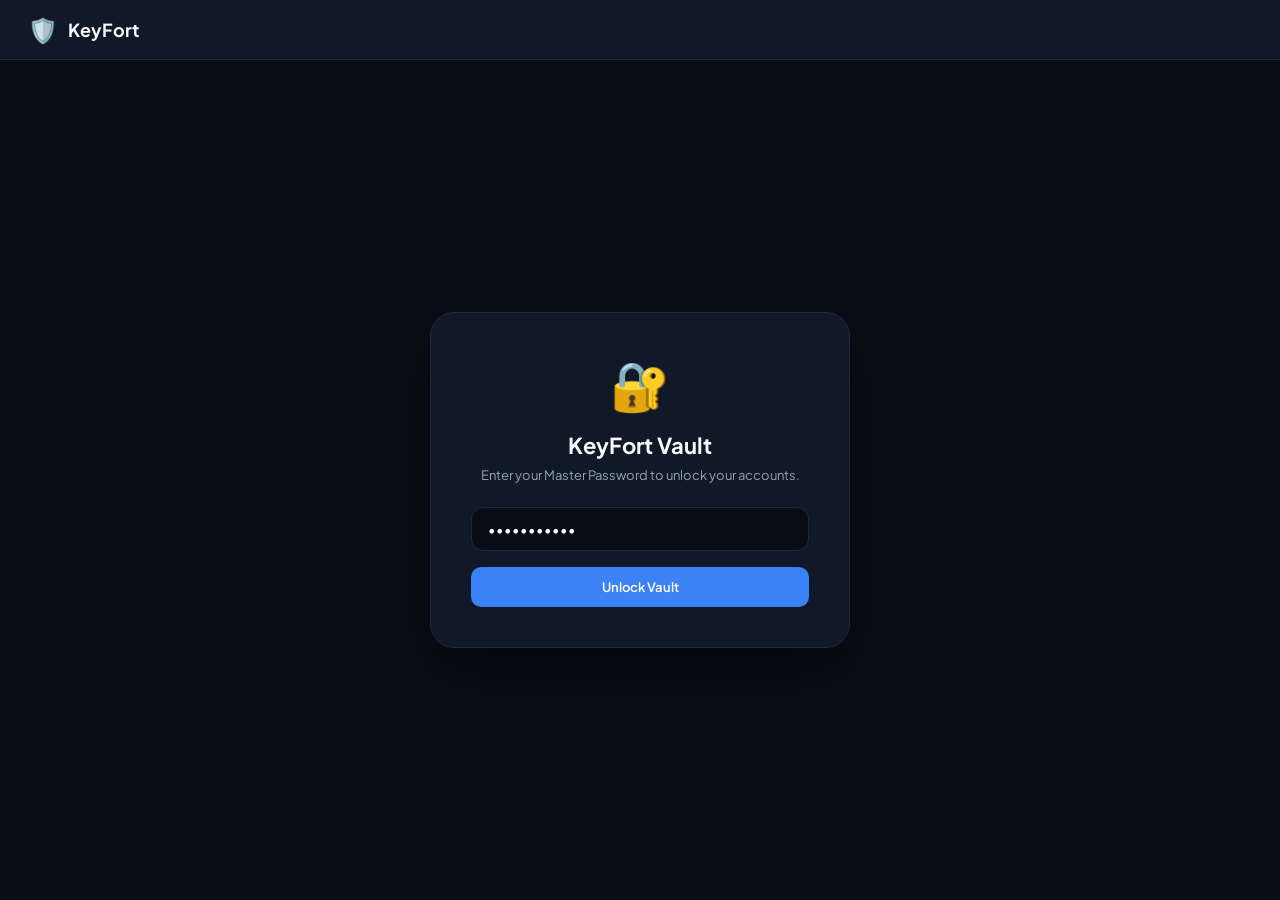
==== commit d0792347: "feat: disposable guest passes with live countdown, revoke killswitch, and friend login simulator" ====
--- a/preview.html
+++ b/preview.html
@@ -3,8 +3,8 @@
 <head>
     <meta charset="UTF-8">
     <meta name="viewport" content="width=device-width, initial-scale=1.0">
-    <title>KeyFort — Anti-Peeking Password Manager</title>
-    <link href="https://fonts.googleapis.com/css2?family=Plus+Jakarta+Sans:wght@400;500;600;700&display=swap" rel="stylesheet">
+    <title>KeyFort — Password Vault & Disposable Guest Passes</title>
+    <link href="https://fonts.googleapis.com/css2?family=Plus+Jakarta+Sans:wght@400;500;600;700;800&family=JetBrains+Mono:wght@500;700&display=swap" rel="stylesheet">
     <style>
         :root {
             --bg: #090d16;
@@ -60,12 +60,6 @@
             font-weight: 700;
         }
 
-        .header-actions {
-            display: flex;
-            align-items: center;
-            gap: 10px;
-        }
-
         .btn {
             background: var(--primary);
             color: white;
@@ -91,13 +85,27 @@
 
         .btn-secondary:hover { background: #334155; }
 
+        .btn-warning {
+            background: rgba(245, 158, 11, 0.15);
+            color: #fbbf24;
+            border: 1px solid rgba(245, 158, 11, 0.3);
+        }
+
+        .btn-warning:hover {
+            background: rgba(245, 158, 11, 0.25);
+        }
+
         .btn-danger {
             background: rgba(239, 68, 68, 0.15);
             color: #f87171;
             border: 1px solid rgba(239, 68, 68, 0.3);
         }
 
-        /* SCREEN 1: Master Password Login */
+        .btn-danger:hover {
+            background: rgba(239, 68, 68, 0.3);
+        }
+
+        /* Screen 1: Unlock */
         #screen1 {
             flex: 1;
             display: flex;
@@ -117,23 +125,7 @@
             box-shadow: 0 25px 50px -12px rgba(0, 0, 0, 0.7);
         }
 
-        .login-icon {
-            font-size: 48px;
-            margin-bottom: 16px;
-        }
-
-        .login-card h2 {
-            font-size: 22px;
-            font-weight: 700;
-            margin-bottom: 8px;
-        }
-
-        .login-card p {
-            font-size: 13px;
-            color: var(--muted);
-            margin-bottom: 24px;
-            line-height: 1.5;
-        }
+        .login-icon { font-size: 48px; margin-bottom: 16px; }
 
         .input-box {
             width: 100%;
@@ -145,12 +137,11 @@
             font-size: 14px;
             margin-bottom: 16px;
             outline: none;
-            transition: border-color 0.2s;
         }
 
         .input-box:focus { border-color: var(--primary); }
 
-        /* SCREEN 2: The Main Vault Dashboard */
+        /* Screen 2: Dashboard */
         #screen2 {
             flex: 1;
             display: none;
@@ -160,42 +151,34 @@
             padding: 28px 20px;
         }
 
-        .toolbar {
-            display: flex;
-            justify-content: space-between;
-            align-items: center;
-            gap: 16px;
+        /* Nav Pills */
+        .nav-tabs {
+            display: flex;
+            gap: 10px;
             margin-bottom: 24px;
-            flex-wrap: wrap;
-        }
-
-        .search-box {
-            flex: 1;
-            min-width: 280px;
-            position: relative;
-        }
-
-        .search-box input {
-            width: 100%;
+            border-bottom: 1px solid var(--border);
+            padding-bottom: 12px;
+        }
+
+        .nav-tab {
+            background: none;
+            border: none;
+            color: var(--muted);
+            font-size: 14px;
+            font-weight: 600;
+            padding: 8px 16px;
+            border-radius: 10px;
+            cursor: pointer;
+            transition: all 0.2s;
+        }
+
+        .nav-tab.active {
             background: var(--surface);
-            border: 1px solid var(--border);
-            border-radius: 12px;
-            padding: 10px 16px 10px 38px;
-            color: white;
-            font-size: 13px;
-            outline: none;
-        }
-
-        .search-icon {
-            position: absolute;
-            left: 14px;
-            top: 50%;
-            transform: translateY(-50%);
-            font-size: 14px;
-            color: var(--muted);
-        }
-
-        /* Vault Cards */
+            color: var(--text);
+            border: 1px solid var(--border);
+        }
+
+        /* Cards Grid */
         .vault-grid {
             display: grid;
             grid-template-columns: repeat(auto-fill, minmax(320px, 1fr));
@@ -254,33 +237,54 @@
             user-select: none;
         }
 
-        .card-footer {
+        .card-actions {
             display: flex;
             justify-content: space-between;
             align-items: center;
             gap: 8px;
         }
 
-        .btn-share {
-            background: rgba(16, 185, 129, 0.12);
-            color: #34d399;
-            border: 1px solid rgba(16, 185, 129, 0.3);
+        /* Guest Passes Tab View */
+        #guestPassView {
+            display: none;
+        }
+
+        .guest-banner {
+            background: linear-gradient(135deg, rgba(245, 158, 11, 0.12), rgba(239, 68, 68, 0.08));
+            border: 1px solid rgba(245, 158, 11, 0.3);
+            border-radius: 16px;
+            padding: 18px 24px;
+            margin-bottom: 24px;
+            display: flex;
+            justify-content: space-between;
+            align-items: center;
+        }
+
+        .guest-pass-card {
+            background: var(--surface);
+            border: 1px solid var(--border);
+            border-radius: 16px;
+            padding: 18px;
+            display: flex;
+            justify-content: space-between;
+            align-items: center;
+            margin-bottom: 12px;
+        }
+
+        .pass-code {
+            font-family: 'JetBrains Mono', monospace;
+            font-size: 16px;
+            font-weight: 700;
+            color: #fbbf24;
+            background: #090d16;
             padding: 6px 12px;
             border-radius: 8px;
-            font-size: 12px;
-            font-weight: 600;
-            cursor: pointer;
-            transition: all 0.2s;
-            display: flex;
-            align-items: center;
-            gap: 5px;
-        }
-
-        .btn-share:hover {
-            background: rgba(16, 185, 129, 0.25);
-        }
-
-        /* MODAL: 1-Time Self-Destruct Send */
+            border: 1px solid var(--border);
+            display: inline-block;
+            margin-top: 4px;
+        }
+
+        /* Modal */
         .modal-bg {
             position: fixed;
             top: 0; left: 0; right: 0; bottom: 0;
@@ -300,61 +304,30 @@
             padding: 32px;
             max-width: 480px;
             width: 100%;
-            box-shadow: 0 25px 60px rgba(0, 0, 0, 0.8);
-            position: relative;
-        }
-
-        .burn-badge {
-            display: inline-flex;
-            align-items: center;
-            gap: 6px;
-            background: rgba(239, 68, 68, 0.15);
-            color: #f87171;
-            padding: 4px 12px;
-            border-radius: 20px;
+        }
+
+        .duration-selector {
+            display: grid;
+            grid-template-columns: 1fr 1fr 1fr;
+            gap: 8px;
+            margin: 16px 0;
+        }
+
+        .dur-btn {
+            background: #090d16;
+            border: 1px solid var(--border);
+            color: var(--text);
+            padding: 10px;
+            border-radius: 10px;
+            cursor: pointer;
             font-size: 12px;
             font-weight: 600;
-            margin-bottom: 12px;
-        }
-
-        .timer-bar {
-            background: #090d16;
-            border: 1px solid var(--border);
-            border-radius: 12px;
-            padding: 14px;
-            margin: 16px 0;
-            text-align: center;
-        }
-
-        .timer-count {
-            font-size: 26px;
-            font-weight: 800;
-            color: #fbbf24;
-            font-family: monospace;
-        }
-
-        .anti-peek-display {
-            background: #000;
-            border: 2px dashed #334155;
-            border-radius: 12px;
-            padding: 18px;
-            text-align: center;
-            margin: 16px 0;
-            position: relative;
-        }
-
-        .peek-blur {
-            filter: blur(8px);
-            user-select: none;
-            transition: filter 0.2s;
-            font-family: monospace;
-            font-size: 16px;
-            color: #38bdf8;
-            font-weight: 700;
-        }
-
-        .peek-revealed {
-            filter: blur(0px) !important;
+            transition: all 0.2s;
+        }
+
+        .dur-btn.selected {
+            background: var(--primary);
+            border-color: var(--primary);
         }
 
         /* Toast */
@@ -368,7 +341,6 @@
             font-size: 13px;
             padding: 12px 20px;
             border-radius: 12px;
-            box-shadow: 0 10px 25px rgba(0, 0, 0, 0.4);
             display: none;
             z-index: 200;
         }
@@ -382,99 +354,112 @@
             <span class="brand-icon">🛡️</span>
             <h1>KeyFort</h1>
         </div>
-        <div class="header-actions">
-            <button class="btn btn-secondary" onclick="toggleAntiPeek()" id="privacyShieldBtn">👁️ Anti-Peeking Shield</button>
-            <button class="btn btn-secondary" id="lockVaultBtn" style="display: none;" onclick="lockVault()">🔒 Lock</button>
+        <div>
+            <button class="btn btn-secondary" id="lockBtn" style="display: none;" onclick="lockVault()">🔒 Lock</button>
         </div>
     </header>
 
-    <!-- SCREEN 1: Master Lock -->
+    <!-- SCREEN 1: Unlock Screen -->
     <div id="screen1">
         <div class="login-card">
             <div class="login-icon">🔐</div>
-            <h2>KeyFort Vault</h2>
-            <p>Enter your Master Password to unlock all your accounts securely.</p>
+            <h2 style="font-size: 22px; font-weight: 700; margin-bottom: 8px;">KeyFort Vault</h2>
+            <p style="font-size: 13px; color: var(--muted); margin-bottom: 24px;">Enter your Master Password to unlock your accounts.</p>
             <input type="password" id="masterPass" class="input-box" placeholder="Master Password" value="password123">
             <button class="btn" style="width: 100%; justify-content: center; padding: 12px;" onclick="unlockVault()">Unlock Vault</button>
-            <div style="font-size: 11px; color: var(--muted); margin-top: 14px;">
-                💡 <em>Click "Unlock Vault" to access your credentials.</em>
+        </div>
+    </div>
+
+    <!-- SCREEN 2: Main Dashboard -->
+    <div id="screen2">
+        
+        <!-- Navigation Tabs -->
+        <div class="nav-tabs">
+            <button class="nav-tab active" id="tabVault" onclick="switchMainTab('vault')">🔑 My Accounts</button>
+            <button class="nav-tab" id="tabGuest" onclick="switchMainTab('guest')">⏱️ Disposable Guest Passes (<span id="passCount">1</span>)</button>
+        </div>
+
+        <!-- VAULT CONTENT -->
+        <div id="vaultContent">
+            <div style="display: flex; justify-content: space-between; align-items: center; margin-bottom: 20px;">
+                <input type="text" id="searchFilter" class="input-box" style="max-width: 380px; margin-bottom: 0;" placeholder="Search accounts (Google, Netflix)..." oninput="filterCards()">
+                <button class="btn" onclick="openAddAccountModal()">+ Add Account</button>
+            </div>
+
+            <div class="vault-grid" id="vaultGrid">
+                <!-- Rendered dynamically -->
+            </div>
+        </div>
+
+        <!-- GUEST PASSES CONTENT -->
+        <div id="guestPassView">
+            <div class="guest-banner">
+                <div>
+                    <h3 style="font-size: 16px; margin-bottom: 4px;">⏱️ Why Disposable Guest Passes are Safer</h3>
+                    <p style="font-size: 12px; color: var(--muted); line-height: 1.5;">
+                        You never give away your real permanent password. If your friend writes it down on paper or keeps it in WhatsApp, <strong>it automatically dies once the timer hits zero</strong>!
+                    </p>
+                </div>
+            </div>
+
+            <h4 style="font-size: 14px; color: var(--muted); margin-bottom: 14px;">ACTIVE GUEST PASSES:</h4>
+            <div id="guestPassList">
+                <!-- Active passes render here -->
+            </div>
+
+            <!-- Interactive Friend Simulator -->
+            <div style="background: var(--surface); border: 1px solid var(--border); border-radius: 18px; padding: 24px; margin-top: 24px;">
+                <h4 style="font-size: 15px; margin-bottom: 8px;">🎮 Friend's Point-of-View Simulator</h4>
+                <p style="font-size: 12px; color: var(--muted); margin-bottom: 16px;">
+                    Test what happens when someone tries to use an expired or revoked guest pass on a website:
+                </p>
+                <div style="display: flex; gap: 10px; max-width: 480px;">
+                    <input type="text" id="simTestPass" class="input-box" style="margin-bottom: 0;" placeholder="Enter Guest Pass code...">
+                    <button class="btn" onclick="testFriendLogin()">Attempt Login</button>
+                </div>
+                <div id="simResult" style="margin-top: 14px; font-size: 13px; font-weight: 600;"></div>
+            </div>
+        </div>
+
+    </div>
+
+    <!-- MODAL: Generate Guest Pass -->
+    <div class="modal-bg" id="guestModal">
+        <div class="modal-box">
+            <h3 id="modalAccountTitle" style="font-size: 18px; margin-bottom: 6px;">Create Disposable Guest Pass</h3>
+            <p style="font-size: 12px; color: var(--muted); margin-bottom: 16px;">
+                Choose how long this password should stay valid before self-destructing:
+            </p>
+
+            <div class="duration-selector">
+                <button class="dur-btn selected" onclick="selectDuration(this, 30)">⏱️ 30 Minutes</button>
+                <button class="dur-btn" onclick="selectDuration(this, 120)">⏱️ 2 Hours</button>
+                <button class="dur-btn" onclick="selectDuration(this, 1440)">⏱️ 24 Hours</button>
+            </div>
+
+            <label style="font-size: 12px; color: var(--muted); display: block; margin-bottom: 4px;">Friend / Recipient Name</label>
+            <input type="text" id="guestFriendName" class="input-box" placeholder="e.g. Alex (College Friend)">
+
+            <div style="display: flex; justify-content: flex-end; gap: 10px; margin-top: 10px;">
+                <button class="btn btn-secondary" onclick="closeGuestModal()">Cancel</button>
+                <button class="btn btn-warning" onclick="confirmGenerateGuestPass()">⚡ Generate & Copy Pass</button>
             </div>
         </div>
     </div>
 
-    <!-- SCREEN 2: Vault Dashboard -->
-    <div id="screen2">
-        <div class="toolbar">
-            <div class="search-box">
-                <span class="search-icon">🔍</span>
-                <input type="text" id="searchFilter" placeholder="Search accounts (e.g. Google, Netflix)..." oninput="filterCards()">
-            </div>
-            <button class="btn" onclick="openAddModal()">+ Add Account</button>
-        </div>
-
-        <div class="vault-grid" id="vaultGrid">
-            <!-- Cards rendered here -->
-        </div>
-    </div>
-
-    <!-- SCREEN 3 (Modal): 1-Time Self-Destruct Share to Friend -->
-    <div class="modal-bg" id="shareModal">
+    <!-- MODAL: Add Account -->
+    <div class="modal-bg" id="addAccountModal">
         <div class="modal-box">
-            <div class="burn-badge">🔥 1-Time Self-Destruct Link</div>
-            <h3 id="shareTitle" style="font-size: 18px; margin-bottom: 6px;">Share with Friend</h3>
-            <p style="font-size: 12px; color: var(--muted); line-height: 1.5;">
-                This creates a <strong>disposable encrypted one-time passcode</strong>. Even if someone takes a photo of the WhatsApp chat, the password self-destructs and cannot be opened again!
-            </p>
-
-            <!-- Self-Destruct Timer -->
-            <div class="timer-bar">
-                <div style="font-size: 11px; color: var(--muted); margin-bottom: 4px;">EXPIRES IN</div>
-                <div class="timer-count" id="countdown">60s</div>
-                <div style="font-size: 11px; color: #f87171; margin-top: 4px;">Burns immediately after 1 view</div>
-            </div>
-
-            <!-- Anti-Camera & Shoulder-Surfing Display -->
-            <div class="anti-peek-display">
-                <div style="font-size: 11px; color: var(--muted); margin-bottom: 8px;">HOLD BUTTON TO PEEK (Auto-hides after 3s)</div>
-                <div class="peek-blur" id="peekSecret">X9#kL2$vM8@qR4!w</div>
-            </div>
-
-            <div style="display: flex; gap: 8px; justify-content: center; margin-bottom: 18px;">
-                <button class="btn btn-secondary" onmousedown="revealPeek()" onmouseup="hidePeek()" ontouchstart="revealPeek()" ontouchend="hidePeek()">👁️ Press & Hold to Peek</button>
-            </div>
-
-            <!-- WhatsApp Link Generator -->
-            <div style="background: #090d16; border: 1px solid var(--border); border-radius: 12px; padding: 12px; margin-bottom: 16px;">
-                <div style="font-size: 11px; color: var(--muted); margin-bottom: 4px;">WHATSAPP 1-TIME BURN LINK:</div>
-                <div style="font-family: monospace; font-size: 12px; color: #34d399; word-break: break-all;" id="shareUrlPreview">https://keyfort.link/burn#token-91f82...</div>
-            </div>
+            <h3 style="font-size: 18px; margin-bottom: 14px;">Add New Account</h3>
+            <label style="font-size: 12px; color: var(--muted); margin-bottom: 4px; display: block;">Account Name</label>
+            <input type="text" id="newSiteName" class="input-box" placeholder="e.g. Amazon, Bank">
+            <label style="font-size: 12px; color: var(--muted); margin-bottom: 4px; display: block;">Username / Email</label>
+            <input type="text" id="newUserName" class="input-box" placeholder="e.g. user@gmail.com">
+            <label style="font-size: 12px; color: var(--muted); margin-bottom: 4px; display: block;">Permanent Password</label>
+            <input type="text" id="newPassVal" class="input-box" placeholder="Password">
 
             <div style="display: flex; justify-content: flex-end; gap: 10px;">
-                <button class="btn btn-secondary" onclick="closeShareModal()">Done</button>
-                <button class="btn" style="background: #25D366; color: white;" onclick="copyShareLink()">📋 Copy WhatsApp Link</button>
-            </div>
-        </div>
-    </div>
-
-    <!-- Modal: Add New Account -->
-    <div class="modal-bg" id="addModal">
-        <div class="modal-box">
-            <h3 style="font-size: 18px; margin-bottom: 16px;">Add New Account</h3>
-            
-            <label style="font-size: 12px; color: var(--muted); margin-bottom: 4px; display: block;">Website / App Name</label>
-            <input type="text" id="newSite" class="input-box" placeholder="e.g. Amazon, Bank, Instagram">
-            
-            <label style="font-size: 12px; color: var(--muted); margin-bottom: 4px; display: block;">Username or Email</label>
-            <input type="text" id="newUser" class="input-box" placeholder="e.g. sameer@gmail.com">
-            
-            <label style="font-size: 12px; color: var(--muted); margin-bottom: 4px; display: block;">Password</label>
-            <div style="display: flex; gap: 8px; margin-bottom: 16px;">
-                <input type="text" id="newPass" class="input-box" placeholder="Password" style="margin-bottom: 0;">
-                <button class="btn btn-secondary" type="button" onclick="document.getElementById('newPass').value = makeRandomPass()">⚡ Random</button>
-            </div>
-
-            <div style="display: flex; justify-content: flex-end; gap: 10px;">
-                <button class="btn btn-secondary" onclick="document.getElementById('addModal').style.display='none'">Cancel</button>
+                <button class="btn btn-secondary" onclick="document.getElementById('addAccountModal').style.display='none'">Cancel</button>
                 <button class="btn" onclick="saveNewAccount()">Save Account</button>
             </div>
         </div>
@@ -484,38 +469,40 @@
 
     <script>
         let accounts = [
-            { id: 1, name: "Google Workspace", user: "sameer@gmail.com", pass: "G00gl3#S3cur3_2026", logo: "G", color: "#ea4335" },
-            { id: 2, name: "GitHub Account", user: "MohammedSameer-57", pass: "ghp_TokenS3cr3t_9921", logo: "git", color: "#f8fafc" },
-            { id: 3, name: "Netflix Family", user: "sameer.stream@home.net", pass: "N3tfl!x_Pass#8821", logo: "N", color: "#e50914" },
-            { id: 4, name: "Bank Account", user: "Acc: **** 9182", pass: "B@nk#Pin_9918!", logo: "$", color: "#10b981" }
+            { id: 1, name: "Netflix Family", user: "sameer.stream@home.net", pass: "RealPermanentPass#8821", logo: "N", color: "#e50914" },
+            { id: 2, name: "Google Workspace", user: "sameer@gmail.com", pass: "RealGoogleSecret#2026", logo: "G", color: "#ea4335" },
+            { id: 3, name: "GitHub Account", user: "MohammedSameer-57", pass: "ghp_RealTokenSecret_9918", logo: "git", color: "#f8fafc" },
+            { id: 4, name: "Home Wi-Fi Network", user: "Network: 5G_FastHome", pass: "RealWifiPassword_4481", logo: "📶", color: "#3b82f6" }
         ];
 
-        let timerInterval = null;
-        let timeLeft = 60;
+        let guestPasses = [
+            { id: 101, account: "Netflix Family", recipient: "Alex (Friend)", code: "GUEST-NETFLIX-8921", minutesLeft: 118, status: "ACTIVE" }
+        ];
+
+        let selectedMinutes = 30;
+        let targetAccount = null;
 
         function unlockVault() {
             document.getElementById('screen1').style.display = 'none';
             document.getElementById('screen2').style.display = 'block';
-            document.getElementById('lockVaultBtn').style.display = 'inline-flex';
+            document.getElementById('lockBtn').style.display = 'inline-flex';
             renderAccounts();
+            renderGuestPasses();
             showToast("Vault Unlocked!");
         }
 
         function lockVault() {
             document.getElementById('screen1').style.display = 'flex';
             document.getElementById('screen2').style.display = 'none';
-            document.getElementById('lockVaultBtn').style.display = 'none';
+            document.getElementById('lockBtn').style.display = 'none';
             showToast("Vault Locked.");
         }
 
-        function renderAccounts(query = "") {
+        function renderAccounts(filter = "") {
             const grid = document.getElementById('vaultGrid');
             grid.innerHTML = "";
 
-            const filtered = accounts.filter(a => 
-                a.name.toLowerCase().includes(query.toLowerCase()) || 
-                a.user.toLowerCase().includes(query.toLowerCase())
-            );
+            const filtered = accounts.filter(a => a.name.toLowerCase().includes(filter.toLowerCase()));
 
             filtered.forEach(acc => {
                 const card = document.createElement('div');
@@ -532,14 +519,11 @@
                         <span class="secret-dots" id="pass-${acc.id}">••••••••••••</span>
                         <button class="btn btn-secondary" style="padding: 4px 10px; font-size: 11px;" onclick="togglePeek(${acc.id}, '${acc.pass}')">👁️ Peek</button>
                     </div>
-                    <div class="card-footer">
-                        <button class="btn-share" onclick="openShareModal('${acc.name}', '${acc.pass}')">
-                            📤 Share to Friend
+                    <div class="card-actions">
+                        <button class="btn btn-warning" onclick="openGuestPassModal('${acc.name}')">
+                            ⏱️ Create Guest Pass
                         </button>
-                        <div style="display: flex; gap: 6px;">
-                            <button class="btn btn-secondary" style="padding: 6px 10px; font-size: 12px;" onclick="copyText('${acc.pass}', 'Password copied!')">🔑 Copy</button>
-                            <button class="btn btn-danger" style="padding: 6px 10px; font-size: 12px;" onclick="deleteAccount(${acc.id})">🗑️</button>
-                        </div>
+                        <button class="btn btn-secondary" style="padding: 6px 12px; font-size: 12px;" onclick="copyText('${acc.pass}', 'Permanent password copied')">🔑 Copy</button>
                     </div>
                 `;
                 grid.appendChild(card);
@@ -550,8 +534,7 @@
             const el = document.getElementById(`pass-${id}`);
             if (el.textContent === "••••••••••••") {
                 el.textContent = pass;
-                // Auto-hide after 5 seconds to prevent cameras from peeking
-                setTimeout(() => { el.textContent = "••••••••••••"; }, 5000);
+                setTimeout(() => { el.textContent = "••••••••••••"; }, 4000);
             } else {
                 el.textContent = "••••••••••••";
             }
@@ -561,119 +544,152 @@
             renderAccounts(document.getElementById('searchFilter').value);
         }
 
-        // 1-Time Self-Destruct Share Modal
-        function openShareModal(name, pass) {
-            document.getElementById('shareTitle').textContent = `Send ${name} to Friend`;
-            
-            // Generate a randomized, unguessable one-time token
-            const randomToken = makeRandomPass();
-            document.getElementById('peekSecret').textContent = pass;
-            document.getElementById('shareUrlPreview').textContent = `https://keyfort.link/burn#key-${randomToken.substring(0,8)}...`;
-            
-            document.getElementById('shareModal').style.display = 'flex';
-
-            // Start 60-Second Countdown
-            timeLeft = 60;
-            document.getElementById('countdown').textContent = `${timeLeft}s`;
-            clearInterval(timerInterval);
-            timerInterval = setInterval(() => {
-                timeLeft--;
-                document.getElementById('countdown').textContent = `${timeLeft}s`;
-                if (timeLeft <= 0) {
-                    clearInterval(timerInterval);
-                    document.getElementById('countdown').textContent = "EXPIRED (BURNED)";
-                    document.getElementById('peekSecret').textContent = "•••• (BURNED FROM MEMORY)";
-                }
-            }, 1000);
-        }
-
-        function closeShareModal() {
-            clearInterval(timerInterval);
-            document.getElementById('shareModal').style.display = 'none';
-        }
-
-        let peekTimeout = null;
-        function revealPeek() {
-            const el = document.getElementById('peekSecret');
-            el.classList.add('peek-revealed');
-            clearTimeout(peekTimeout);
-            // Automatically re-blur after 3 seconds so no camera can take a steady photo
-            peekTimeout = setTimeout(() => { hidePeek(); }, 3000);
-        }
-
-        function hidePeek() {
-            document.getElementById('peekSecret').classList.remove('peek-revealed');
-        }
-
-        function copyShareLink() {
-            const url = document.getElementById('shareUrlPreview').textContent;
-            copyText(url, "1-Time Burn Link copied for WhatsApp!");
-        }
-
-        // Anti-Peeking Shield for entire screen
-        let shieldActive = false;
-        function toggleAntiPeek() {
-            shieldActive = !shieldActive;
-            const btn = document.getElementById('privacyShieldBtn');
-            const dots = document.querySelectorAll('.secret-dots');
-            if (shieldActive) {
-                btn.style.background = '#ef4444';
-                btn.style.color = '#fff';
-                btn.textContent = '🛡️ Shield: ACTIVE (Camera Proof)';
-                dots.forEach(d => d.style.filter = 'blur(6px)');
-                showToast("Anti-Peeking Shield Active: All passwords blurred.");
+        function switchMainTab(tab) {
+            if (tab === 'vault') {
+                document.getElementById('tabVault').classList.add('active');
+                document.getElementById('tabGuest').classList.remove('active');
+                document.getElementById('vaultContent').style.display = 'block';
+                document.getElementById('guestPassView').style.display = 'none';
             } else {
-                btn.style.background = '';
-                btn.style.color = '';
-                btn.textContent = '👁️ Anti-Peeking Shield';
-                dots.forEach(d => d.style.filter = 'none');
-                showToast("Anti-Peeking Shield Disabled.");
+                document.getElementById('tabGuest').classList.add('active');
+                document.getElementById('tabVault').classList.remove('active');
+                document.getElementById('vaultContent').style.display = 'none';
+                document.getElementById('guestPassView').style.display = 'block';
+                renderGuestPasses();
             }
         }
 
-        // Helpers
-        function openAddModal() {
-            document.getElementById('newSite').value = "";
-            document.getElementById('newUser').value = "";
-            document.getElementById('newPass').value = makeRandomPass();
-            document.getElementById('addModal').style.display = 'flex';
-        }
-
-        function saveNewAccount() {
-            const site = document.getElementById('newSite').value.trim();
-            const user = document.getElementById('newUser').value.trim();
-            const pass = document.getElementById('newPass').value.trim();
-
-            if (!site || !pass) {
-                alert("Please enter a name and password.");
+        function openGuestPassModal(accountName) {
+            targetAccount = accountName;
+            document.getElementById('modalAccountTitle').textContent = `Create Disposable Guest Pass for ${accountName}`;
+            document.getElementById('guestFriendName').value = "";
+            document.getElementById('guestModal').style.display = 'flex';
+        }
+
+        function closeGuestModal() {
+            document.getElementById('guestModal').style.display = 'none';
+        }
+
+        function selectDuration(btn, mins) {
+            document.querySelectorAll('.dur-btn').forEach(b => b.classList.remove('selected'));
+            btn.classList.add('selected');
+            selectedMinutes = mins;
+        }
+
+        function confirmGenerateGuestPass() {
+            const friend = document.getElementById('guestFriendName').value.trim() || "Friend";
+            const randomCode = `GUEST-${targetAccount.substring(0, 4).toUpperCase()}-${Math.floor(1000 + Math.random() * 9000)}`;
+
+            guestPasses.unshift({
+                id: Date.now(),
+                account: targetAccount,
+                recipient: friend,
+                code: randomCode,
+                minutesLeft: selectedMinutes,
+                status: "ACTIVE"
+            });
+
+            closeGuestModal();
+            updatePassCount();
+            switchMainTab('guest');
+            copyText(randomCode, `Guest Pass ${randomCode} copied for WhatsApp!`);
+        }
+
+        function renderGuestPasses() {
+            const list = document.getElementById('guestPassList');
+            list.innerHTML = "";
+
+            if (guestPasses.length === 0) {
+                list.innerHTML = `<div style="text-align: center; color: var(--muted); padding: 30px;">No active guest passes. Create one from "My Accounts".</div>`;
                 return;
             }
 
+            guestPasses.forEach(pass => {
+                const item = document.createElement('div');
+                item.className = 'guest-pass-card';
+                const isExpired = pass.status === "EXPIRED" || pass.minutesLeft <= 0;
+                
+                item.innerHTML = `
+                    <div>
+                        <div style="display: flex; align-items: center; gap: 8px;">
+                            <h4 style="font-size: 15px; font-weight: 600;">${pass.account}</h4>
+                            <span style="font-size: 11px; padding: 2px 8px; border-radius: 12px; ${isExpired ? 'background: rgba(239, 68, 68, 0.2); color: #f87171;' : 'background: rgba(16, 185, 129, 0.2); color: #34d399; font-weight: 600;'}">${isExpired ? 'EXPIRED' : 'ACTIVE'}</span>
+                        </div>
+                        <div style="font-size: 12px; color: var(--muted); margin-top: 2px;">Recipient: <strong>${pass.recipient}</strong> • Time remaining: <strong>${isExpired ? '0 mins' : pass.minutesLeft + ' mins'}</strong></div>
+                        <div class="pass-code" style="${isExpired ? 'text-decoration: line-through; opacity: 0.5;' : ''}">${pass.code}</div>
+                    </div>
+                    <div>
+                        ${isExpired ? 
+                            `<span style="font-size: 12px; color: var(--muted);">Pass Inactive</span>` :
+                            `<button class="btn btn-danger" onclick="revokePass(${pass.id})">🚫 Revoke Immediately</button>`
+                        }
+                    </div>
+                `;
+                list.appendChild(item);
+            });
+            updatePassCount();
+        }
+
+        function revokePass(id) {
+            const pass = guestPasses.find(p => p.id === id);
+            if (pass) {
+                pass.status = "EXPIRED";
+                pass.minutesLeft = 0;
+                renderGuestPasses();
+                showToast(`Revoked pass ${pass.code}! It can no longer be used.`);
+            }
+        }
+
+        function updatePassCount() {
+            const active = guestPasses.filter(p => p.status === "ACTIVE" && p.minutesLeft > 0).length;
+            document.getElementById('passCount').textContent = active;
+        }
+
+        // Test Friend Simulator
+        function testFriendLogin() {
+            const entered = document.getElementById('simTestPass').value.trim();
+            const resultBox = document.getElementById('simResult');
+
+            if (!entered) {
+                resultBox.innerHTML = `<span style="color: var(--muted);">Please enter a pass to test.</span>`;
+                return;
+            }
+
+            const found = guestPasses.find(p => p.code.toLowerCase() === entered.toLowerCase());
+
+            if (found && found.status === "ACTIVE" && found.minutesLeft > 0) {
+                resultBox.innerHTML = `<span style="color: #34d399;">✅ ACCESS GRANTED! Pass is valid for ${found.account}. Time remaining: ${found.minutesLeft} mins.</span>`;
+            } else {
+                resultBox.innerHTML = `<span style="color: #ef4444;">❌ ACCESS DENIED! This guest pass is EXPIRED or REVOKED. Writing it down or keeping it in notes will not work.</span>`;
+            }
+        }
+
+        function openAddAccountModal() {
+            document.getElementById('addAccountModal').style.display = 'flex';
+        }
+
+        function saveNewAccount() {
+            const name = document.getElementById('newSiteName').value.trim();
+            const user = document.getElementById('newUserName').value.trim();
+            const pass = document.getElementById('newPassVal').value.trim();
+
+            if (!name || !pass) {
+                alert("Please fill in account name and password.");
+                return;
+            }
+
             accounts.push({
                 id: Date.now(),
-                name: site,
+                name: name,
                 user: user || "personal",
                 pass: pass,
-                logo: site.charAt(0).toUpperCase(),
+                logo: name.charAt(0).toUpperCase(),
                 color: "#3b82f6"
             });
 
-            document.getElementById('addModal').style.display = 'none';
+            document.getElementById('addAccountModal').style.display = 'none';
             renderAccounts();
-            showToast(`Added ${site} to vault!`);
-        }
-
-        function deleteAccount(id) {
-            accounts = accounts.filter(a => a.id !== id);
-            renderAccounts();
-            showToast("Account deleted.");
-        }
-
-        function makeRandomPass() {
-            const chars = "ABCDEFGHJKLMNPQRSTUVWXYZabcdefghijkmnopqrstuvwxyz23456789!@#$%^&*";
-            let pass = "";
-            for (let i = 0; i < 16; i++) pass += chars.charAt(Math.floor(Math.random() * chars.length));
-            return pass;
+            showToast(`Added ${name} to your vault!`);
         }
 
         function copyText(txt, msg) {
@@ -688,7 +704,7 @@
             const toast = document.getElementById('toast');
             toast.textContent = msg;
             toast.style.display = 'block';
-            setTimeout(() => { toast.style.display = 'none'; }, 2200);
+            setTimeout(() => { toast.style.display = 'none'; }, 2400);
         }
     </script>
 </body>
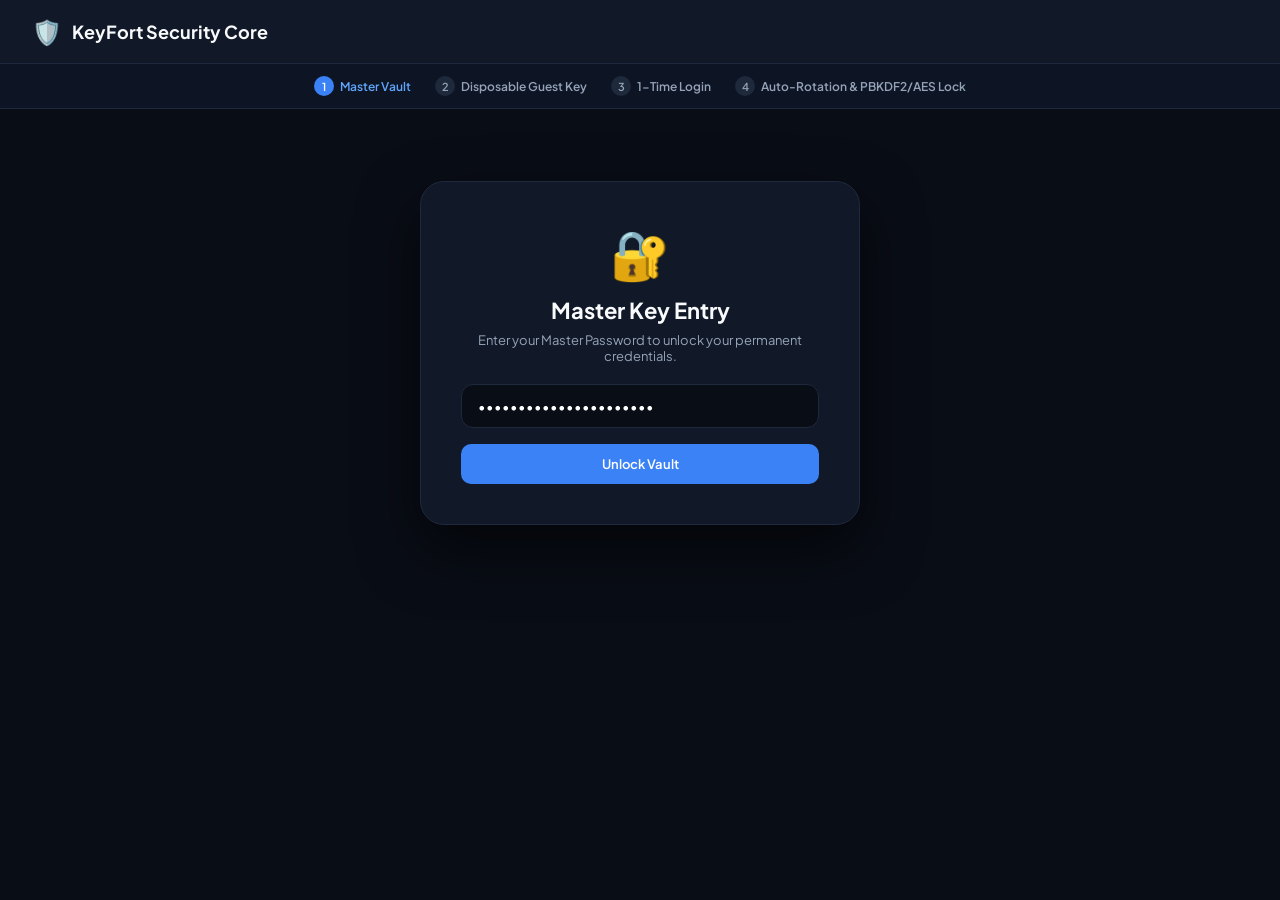
==== commit c5906475: "feat: ephemeral 1-time guest passwords with post-login PBKDF2/AES-256 key rotation" ====
--- a/preview.html
+++ b/preview.html
@@ -3,7 +3,7 @@
 <head>
     <meta charset="UTF-8">
     <meta name="viewport" content="width=device-width, initial-scale=1.0">
-    <title>KeyFort — Password Vault & Disposable Guest Passes</title>
+    <title>KeyFort — Ephemeral Passwords & Auto-Rotation</title>
     <link href="https://fonts.googleapis.com/css2?family=Plus+Jakarta+Sans:wght@400;500;600;700;800&family=JetBrains+Mono:wght@500;700&display=swap" rel="stylesheet">
     <style>
         :root {
@@ -20,45 +20,20 @@
             --muted: #94a3b8;
         }
 
-        * {
-            margin: 0;
-            padding: 0;
-            box-sizing: border-box;
-            font-family: 'Plus Jakarta Sans', -apple-system, sans-serif;
-        }
-
-        body {
-            background-color: var(--bg);
-            color: var(--text);
-            min-height: 100vh;
-            display: flex;
-            flex-direction: column;
-        }
-
-        /* Header */
+        * { margin: 0; padding: 0; box-sizing: border-box; font-family: 'Plus Jakarta Sans', sans-serif; }
+        body { background: var(--bg); color: var(--text); min-height: 100vh; display: flex; flex-direction: column; }
+
         header {
             background: var(--surface);
             border-bottom: 1px solid var(--border);
-            padding: 14px 28px;
+            padding: 16px 32px;
             display: flex;
+            justify-content: space-between;
             align-items: center;
-            justify-content: space-between;
-        }
-
-        .brand {
-            display: flex;
-            align-items: center;
-            gap: 10px;
-        }
-
-        .brand-icon {
-            font-size: 24px;
-        }
-
-        .brand h1 {
-            font-size: 18px;
-            font-weight: 700;
-        }
+        }
+
+        .brand { display: flex; align-items: center; gap: 10px; }
+        .brand h1 { font-size: 18px; font-weight: 700; }
 
         .btn {
             background: var(--primary);
@@ -74,58 +49,53 @@
             align-items: center;
             gap: 6px;
         }
-
         .btn:hover { background: var(--primary-hover); }
 
-        .btn-secondary {
-            background: #1e293b;
-            color: var(--text);
-            border: 1px solid var(--border);
-        }
-
+        .btn-secondary { background: #1e293b; color: var(--text); border: 1px solid var(--border); }
         .btn-secondary:hover { background: #334155; }
 
-        .btn-warning {
-            background: rgba(245, 158, 11, 0.15);
-            color: #fbbf24;
-            border: 1px solid rgba(245, 158, 11, 0.3);
-        }
-
-        .btn-warning:hover {
-            background: rgba(245, 158, 11, 0.25);
-        }
-
-        .btn-danger {
-            background: rgba(239, 68, 68, 0.15);
-            color: #f87171;
-            border: 1px solid rgba(239, 68, 68, 0.3);
-        }
-
-        .btn-danger:hover {
-            background: rgba(239, 68, 68, 0.3);
-        }
-
-        /* Screen 1: Unlock */
-        #screen1 {
-            flex: 1;
+        .btn-warning { background: rgba(245, 158, 11, 0.15); color: #fbbf24; border: 1px solid rgba(245, 158, 11, 0.3); }
+        .btn-warning:hover { background: rgba(245, 158, 11, 0.3); }
+
+        .btn-danger { background: rgba(239, 68, 68, 0.15); color: #f87171; border: 1px solid rgba(239, 68, 68, 0.3); }
+
+        /* Flow Stepper Indicator */
+        .stepper {
+            background: #0d1424;
+            border-bottom: 1px solid var(--border);
+            padding: 12px 24px;
+            display: flex;
+            justify-content: center;
+            gap: 24px;
+            font-size: 12px;
+            font-weight: 600;
+        }
+
+        .step-item { display: flex; align-items: center; gap: 6px; color: var(--muted); }
+        .step-item.active { color: #60a5fa; }
+        .step-num { width: 20px; height: 20px; border-radius: 50%; background: #1e293b; display: flex; align-items: center; justify-content: center; font-size: 11px; }
+        .step-item.active .step-num { background: var(--primary); color: white; }
+
+        main { flex: 1; max-width: 1000px; margin: 0 auto; width: 100%; padding: 32px 20px; }
+
+        /* STEP 1: Unlock Screen */
+        #viewStep1 {
             display: flex;
             align-items: center;
             justify-content: center;
-            padding: 24px;
-        }
-
-        .login-card {
+            padding: 40px 0;
+        }
+
+        .login-box {
             background: var(--surface);
             border: 1px solid var(--border);
             border-radius: 24px;
             padding: 40px;
-            max-width: 420px;
+            max-width: 440px;
             width: 100%;
             text-align: center;
-            box-shadow: 0 25px 50px -12px rgba(0, 0, 0, 0.7);
-        }
-
-        .login-icon { font-size: 48px; margin-bottom: 16px; }
+            box-shadow: 0 25px 60px rgba(0, 0, 0, 0.6);
+        }
 
         .input-box {
             width: 100%;
@@ -139,53 +109,12 @@
             outline: none;
         }
 
-        .input-box:focus { border-color: var(--primary); }
-
-        /* Screen 2: Dashboard */
-        #screen2 {
-            flex: 1;
-            display: none;
-            max-width: 1100px;
-            margin: 0 auto;
-            width: 100%;
-            padding: 28px 20px;
-        }
-
-        /* Nav Pills */
-        .nav-tabs {
-            display: flex;
-            gap: 10px;
-            margin-bottom: 24px;
-            border-bottom: 1px solid var(--border);
-            padding-bottom: 12px;
-        }
-
-        .nav-tab {
-            background: none;
-            border: none;
-            color: var(--muted);
-            font-size: 14px;
-            font-weight: 600;
-            padding: 8px 16px;
-            border-radius: 10px;
-            cursor: pointer;
-            transition: all 0.2s;
-        }
-
-        .nav-tab.active {
-            background: var(--surface);
-            color: var(--text);
-            border: 1px solid var(--border);
-        }
-
-        /* Cards Grid */
-        .vault-grid {
-            display: grid;
-            grid-template-columns: repeat(auto-fill, minmax(320px, 1fr));
-            gap: 16px;
-        }
-
-        .card {
+        /* STEP 2: Vault Dashboard */
+        #viewStep2 { display: none; }
+
+        .vault-grid { display: grid; grid-template-columns: repeat(auto-fill, minmax(300px, 1fr)); gap: 16px; }
+
+        .vault-card {
             background: var(--surface);
             border: 1px solid var(--border);
             border-radius: 18px;
@@ -193,33 +122,14 @@
             display: flex;
             flex-direction: column;
             gap: 14px;
-            transition: transform 0.15s, border-color 0.15s;
-        }
-
-        .card:hover {
-            border-color: #3b82f6;
-            transform: translateY(-2px);
-        }
-
-        .card-header {
-            display: flex;
-            align-items: center;
-            gap: 12px;
-        }
-
-        .logo-circle {
-            width: 42px;
-            height: 42px;
-            border-radius: 12px;
-            background: #1e293b;
-            display: flex;
-            align-items: center;
-            justify-content: center;
-            font-size: 18px;
-            font-weight: 700;
-        }
-
-        .card-middle {
+            transition: border-color 0.2s;
+        }
+        .vault-card:hover { border-color: #3b82f6; }
+
+        .card-top { display: flex; align-items: center; gap: 12px; }
+        .card-icon { width: 42px; height: 42px; border-radius: 12px; background: #1e293b; display: flex; align-items: center; justify-content: center; font-size: 18px; font-weight: 700; }
+
+        .secret-field {
             background: #090d16;
             border: 1px solid #1e293b;
             border-radius: 10px;
@@ -227,484 +137,277 @@
             display: flex;
             justify-content: space-between;
             align-items: center;
-        }
-
-        .secret-dots {
             font-family: monospace;
             font-size: 14px;
             letter-spacing: 2px;
             color: #60a5fa;
-            user-select: none;
-        }
-
-        .card-actions {
-            display: flex;
-            justify-content: space-between;
-            align-items: center;
-            gap: 8px;
-        }
-
-        /* Guest Passes Tab View */
-        #guestPassView {
-            display: none;
-        }
-
-        .guest-banner {
-            background: linear-gradient(135deg, rgba(245, 158, 11, 0.12), rgba(239, 68, 68, 0.08));
-            border: 1px solid rgba(245, 158, 11, 0.3);
-            border-radius: 16px;
-            padding: 18px 24px;
-            margin-bottom: 24px;
-            display: flex;
-            justify-content: space-between;
-            align-items: center;
-        }
-
-        .guest-pass-card {
+        }
+
+        /* STEP 3 & 4: Interactive Live Demo Flow */
+        .demo-panel {
             background: var(--surface);
             border: 1px solid var(--border);
-            border-radius: 16px;
+            border-radius: 20px;
+            padding: 28px;
+            margin-top: 24px;
+            display: none;
+        }
+
+        .flow-diagram {
+            display: grid;
+            grid-template-columns: 1fr 1fr;
+            gap: 20px;
+            margin: 20px 0;
+        }
+
+        @media (max-width: 768px) { .flow-diagram { grid-template-columns: 1fr; } }
+
+        .flow-box {
+            background: #090d16;
+            border: 1px solid var(--border);
+            border-radius: 14px;
             padding: 18px;
-            display: flex;
-            justify-content: space-between;
-            align-items: center;
-            margin-bottom: 12px;
-        }
-
-        .pass-code {
+        }
+
+        .flow-box h4 { font-size: 13px; color: var(--muted); margin-bottom: 8px; text-transform: uppercase; }
+
+        .token-display {
             font-family: 'JetBrains Mono', monospace;
             font-size: 16px;
             font-weight: 700;
             color: #fbbf24;
-            background: #090d16;
-            padding: 6px 12px;
+            background: #141b2b;
+            padding: 8px 12px;
             border-radius: 8px;
-            border: 1px solid var(--border);
-            display: inline-block;
-            margin-top: 4px;
-        }
-
-        /* Modal */
-        .modal-bg {
+            border: 1px solid #1e293d;
+            margin-bottom: 8px;
+            word-break: break-all;
+        }
+
+        .hacker-view {
+            font-family: 'JetBrains Mono', monospace;
+            font-size: 12px;
+            color: #f87171;
+            background: #180d12;
+            padding: 10px;
+            border-radius: 8px;
+            border: 1px solid #3f1a23;
+            line-height: 1.5;
+            word-break: break-all;
+        }
+
+        .toast {
             position: fixed;
-            top: 0; left: 0; right: 0; bottom: 0;
-            background: rgba(0, 0, 0, 0.75);
-            backdrop-filter: blur(8px);
-            display: none;
-            align-items: center;
-            justify-content: center;
-            z-index: 100;
-            padding: 16px;
-        }
-
-        .modal-box {
-            background: var(--surface);
-            border: 1px solid var(--border);
-            border-radius: 24px;
-            padding: 32px;
-            max-width: 480px;
-            width: 100%;
-        }
-
-        .duration-selector {
-            display: grid;
-            grid-template-columns: 1fr 1fr 1fr;
-            gap: 8px;
-            margin: 16px 0;
-        }
-
-        .dur-btn {
-            background: #090d16;
-            border: 1px solid var(--border);
-            color: var(--text);
-            padding: 10px;
-            border-radius: 10px;
-            cursor: pointer;
-            font-size: 12px;
-            font-weight: 600;
-            transition: all 0.2s;
-        }
-
-        .dur-btn.selected {
-            background: var(--primary);
-            border-color: var(--primary);
-        }
-
-        /* Toast */
-        #toast {
-            position: fixed;
-            bottom: 24px;
-            right: 24px;
-            background: #10b981;
-            color: #042f1a;
-            font-weight: 600;
-            font-size: 13px;
-            padding: 12px 20px;
-            border-radius: 12px;
-            display: none;
-            z-index: 200;
+            bottom: 24px; right: 24px;
+            background: #10b981; color: #042f1a;
+            font-weight: 600; font-size: 13px;
+            padding: 12px 20px; border-radius: 12px;
+            display: none; z-index: 200;
         }
     </style>
 </head>
 <body>
 
-    <!-- Header -->
     <header>
         <div class="brand">
-            <span class="brand-icon">🛡️</span>
-            <h1>KeyFort</h1>
+            <span style="font-size: 24px;">🛡️</span>
+            <h1>KeyFort Security Core</h1>
         </div>
         <div>
-            <button class="btn btn-secondary" id="lockBtn" style="display: none;" onclick="lockVault()">🔒 Lock</button>
+            <button class="btn btn-secondary" id="btnLock" style="display: none;" onclick="lockVault()">🔒 Lock Vault</button>
         </div>
     </header>
 
-    <!-- SCREEN 1: Unlock Screen -->
-    <div id="screen1">
-        <div class="login-card">
-            <div class="login-icon">🔐</div>
-            <h2 style="font-size: 22px; font-weight: 700; margin-bottom: 8px;">KeyFort Vault</h2>
-            <p style="font-size: 13px; color: var(--muted); margin-bottom: 24px;">Enter your Master Password to unlock your accounts.</p>
-            <input type="password" id="masterPass" class="input-box" placeholder="Master Password" value="password123">
-            <button class="btn" style="width: 100%; justify-content: center; padding: 12px;" onclick="unlockVault()">Unlock Vault</button>
-        </div>
+    <!-- Visual 4-Step Narrative Header -->
+    <div class="stepper">
+        <div class="step-item active" id="st1"><span class="step-num">1</span> Master Vault</div>
+        <div class="step-item" id="st2"><span class="step-num">2</span> Disposable Guest Key</div>
+        <div class="step-item" id="st3"><span class="step-num">3</span> 1-Time Login</div>
+        <div class="step-item" id="st4"><span class="step-num">4</span> Auto-Rotation & PBKDF2/AES Lock</div>
     </div>
 
-    <!-- SCREEN 2: Main Dashboard -->
-    <div id="screen2">
-        
-        <!-- Navigation Tabs -->
-        <div class="nav-tabs">
-            <button class="nav-tab active" id="tabVault" onclick="switchMainTab('vault')">🔑 My Accounts</button>
-            <button class="nav-tab" id="tabGuest" onclick="switchMainTab('guest')">⏱️ Disposable Guest Passes (<span id="passCount">1</span>)</button>
-        </div>
-
-        <!-- VAULT CONTENT -->
-        <div id="vaultContent">
-            <div style="display: flex; justify-content: space-between; align-items: center; margin-bottom: 20px;">
-                <input type="text" id="searchFilter" class="input-box" style="max-width: 380px; margin-bottom: 0;" placeholder="Search accounts (Google, Netflix)..." oninput="filterCards()">
-                <button class="btn" onclick="openAddAccountModal()">+ Add Account</button>
-            </div>
-
-            <div class="vault-grid" id="vaultGrid">
-                <!-- Rendered dynamically -->
+    <main>
+        <!-- 1. Master Login View -->
+        <div id="viewStep1">
+            <div class="login-box">
+                <div style="font-size: 48px; margin-bottom: 12px;">🔐</div>
+                <h2 style="font-size: 22px; margin-bottom: 8px;">Master Key Entry</h2>
+                <p style="font-size: 13px; color: var(--muted); margin-bottom: 20px;">
+                    Enter your Master Password to unlock your permanent credentials.
+                </p>
+                <input type="password" id="inputMaster" class="input-box" value="master-secret-key-2026">
+                <button class="btn" style="width: 100%; justify-content: center; padding: 12px;" onclick="unlockMaster()">Unlock Vault</button>
             </div>
         </div>
 
-        <!-- GUEST PASSES CONTENT -->
-        <div id="guestPassView">
-            <div class="guest-banner">
-                <div>
-                    <h3 style="font-size: 16px; margin-bottom: 4px;">⏱️ Why Disposable Guest Passes are Safer</h3>
-                    <p style="font-size: 12px; color: var(--muted); line-height: 1.5;">
-                        You never give away your real permanent password. If your friend writes it down on paper or keeps it in WhatsApp, <strong>it automatically dies once the timer hits zero</strong>!
+        <!-- 2. Vault View -->
+        <div id="viewStep2">
+            <div style="display: flex; justify-content: space-between; align-items: center; margin-bottom: 20px;">
+                <h3 style="font-size: 18px;">Your Protected Accounts</h3>
+                <span style="font-size: 12px; color: var(--accent); font-weight: 600;">🔒 AES-256-GCM Zero-Knowledge Active</span>
+            </div>
+
+            <div class="vault-grid">
+                <!-- Netflix -->
+                <div class="vault-card">
+                    <div class="card-top">
+                        <div class="card-icon" style="color: #e50914;">N</div>
+                        <div>
+                            <h4>Netflix Family</h4>
+                            <p style="font-size: 12px; color: var(--muted);">sameer@netflix.com</p>
+                        </div>
+                    </div>
+                    <div class="secret-field">••••••••••••••••</div>
+                    <button class="btn btn-warning" onclick="triggerFlow('Netflix Family', 'Netflix#SecretPass2026')">
+                        ⚡ Share with Friend (Disposable Key)
+                    </button>
+                </div>
+
+                <!-- Unknown / Sketchy Website -->
+                <div class="vault-card">
+                    <div class="card-top">
+                        <div class="card-icon" style="color: #3b82f6;">🌐</div>
+                        <div>
+                            <h4>Unknown / Public Website</h4>
+                            <p style="font-size: 12px; color: var(--muted);">Public WiFi / Untrusted PC</p>
+                        </div>
+                    </div>
+                    <div class="secret-field">••••••••••••••••</div>
+                    <button class="btn btn-warning" onclick="triggerFlow('Unknown Website', 'PublicWeb#SecureLogin2026')">
+                        ⚡ Login with 1-Time Disposable Key
+                    </button>
+                </div>
+            </div>
+
+            <!-- 3 & 4. Interactive Live Step-By-Step Simulation Box -->
+            <div class="demo-panel" id="flowPanel">
+                <div style="display: flex; justify-content: space-between; align-items: center; border-bottom: 1px solid var(--border); padding-bottom: 14px;">
+                    <div>
+                        <h3 id="flowTargetName" style="font-size: 16px;">Live Security Flow: Netflix Family</h3>
+                        <p style="font-size: 12px; color: var(--muted);">Watch what happens when the 1-time password is used.</p>
+                    </div>
+                    <span id="flowBadge" style="background: rgba(245, 158, 11, 0.2); color: #fbbf24; font-size: 11px; padding: 4px 10px; border-radius: 12px; font-weight: 600;">GUEST KEY GENERATED</span>
+                </div>
+
+                <div class="flow-diagram">
+                    <!-- Left: Friend / Website User View -->
+                    <div class="flow-box">
+                        <h4>Friend's View (Or Untrusted Website)</h4>
+                        <div style="font-size: 12px; color: var(--muted); margin-bottom: 6px;">Single-Use Temporary Credential:</div>
+                        <div class="token-display" id="tokenBox">TEMP-NETF-8921-XQ</div>
+                        <button class="btn" id="btnSimulateLogin" style="width: 100%; justify-content: center;" onclick="performOneTimeLogin()">
+                            ▶️ Click to Simulate Friend Logging In Once
+                        </button>
+                    </div>
+
+                    <!-- Right: Hacker / Camera Eavesdropper View -->
+                    <div class="flow-box">
+                        <h4>Hacker's View (Camera / Sniffer)</h4>
+                        <div style="font-size: 12px; color: var(--muted); margin-bottom: 6px;">What the attacker captures:</div>
+                        <div class="hacker-view" id="hackerBox">
+                            Capturing: TEMP-NETF-8921-XQ<br>
+                            <span style="color: #fbbf24;">Status: Attacker noted it down or photographed with camera.</span>
+                        </div>
+                    </div>
+                </div>
+
+                <!-- Rotation & Cryptographic Result (Revealed after Login) -->
+                <div id="rotationResult" style="display: none; background: #071510; border: 1px solid #064e3b; border-radius: 14px; padding: 18px;">
+                    <div style="display: flex; align-items: center; gap: 8px; color: #34d399; font-weight: 700; font-size: 15px; margin-bottom: 8px;">
+                        <span>✓</span> Automatic Key Rotation Triggered!
+                    </div>
+                    <p style="font-size: 13px; color: #a7f3d0; line-height: 1.6;">
+                        1. <strong>The 1-Time Key Died:</strong> <code>TEMP-NETF-8921-XQ</code> was permanently revoked and burned.<br>
+                        2. <strong>Key Rotation Executed:</strong> A brand new 256-bit encryption key was generated.<br>
+                        3. <strong>PBKDF2 + AES-256 Hashing:</strong> The real password was re-sealed under versioned AAD.<br>
+                        4. <strong>Attacker's Result:</strong> Even though the hacker wrote the password down or photographed it, <strong>it is 100% DEAD and cannot unlock the account</strong>!
                     </p>
                 </div>
             </div>
 
-            <h4 style="font-size: 14px; color: var(--muted); margin-bottom: 14px;">ACTIVE GUEST PASSES:</h4>
-            <div id="guestPassList">
-                <!-- Active passes render here -->
-            </div>
-
-            <!-- Interactive Friend Simulator -->
-            <div style="background: var(--surface); border: 1px solid var(--border); border-radius: 18px; padding: 24px; margin-top: 24px;">
-                <h4 style="font-size: 15px; margin-bottom: 8px;">🎮 Friend's Point-of-View Simulator</h4>
-                <p style="font-size: 12px; color: var(--muted); margin-bottom: 16px;">
-                    Test what happens when someone tries to use an expired or revoked guest pass on a website:
-                </p>
-                <div style="display: flex; gap: 10px; max-width: 480px;">
-                    <input type="text" id="simTestPass" class="input-box" style="margin-bottom: 0;" placeholder="Enter Guest Pass code...">
-                    <button class="btn" onclick="testFriendLogin()">Attempt Login</button>
-                </div>
-                <div id="simResult" style="margin-top: 14px; font-size: 13px; font-weight: 600;"></div>
-            </div>
         </div>
-
-    </div>
-
-    <!-- MODAL: Generate Guest Pass -->
-    <div class="modal-bg" id="guestModal">
-        <div class="modal-box">
-            <h3 id="modalAccountTitle" style="font-size: 18px; margin-bottom: 6px;">Create Disposable Guest Pass</h3>
-            <p style="font-size: 12px; color: var(--muted); margin-bottom: 16px;">
-                Choose how long this password should stay valid before self-destructing:
-            </p>
-
-            <div class="duration-selector">
-                <button class="dur-btn selected" onclick="selectDuration(this, 30)">⏱️ 30 Minutes</button>
-                <button class="dur-btn" onclick="selectDuration(this, 120)">⏱️ 2 Hours</button>
-                <button class="dur-btn" onclick="selectDuration(this, 1440)">⏱️ 24 Hours</button>
-            </div>
-
-            <label style="font-size: 12px; color: var(--muted); display: block; margin-bottom: 4px;">Friend / Recipient Name</label>
-            <input type="text" id="guestFriendName" class="input-box" placeholder="e.g. Alex (College Friend)">
-
-            <div style="display: flex; justify-content: flex-end; gap: 10px; margin-top: 10px;">
-                <button class="btn btn-secondary" onclick="closeGuestModal()">Cancel</button>
-                <button class="btn btn-warning" onclick="confirmGenerateGuestPass()">⚡ Generate & Copy Pass</button>
-            </div>
-        </div>
-    </div>
-
-    <!-- MODAL: Add Account -->
-    <div class="modal-bg" id="addAccountModal">
-        <div class="modal-box">
-            <h3 style="font-size: 18px; margin-bottom: 14px;">Add New Account</h3>
-            <label style="font-size: 12px; color: var(--muted); margin-bottom: 4px; display: block;">Account Name</label>
-            <input type="text" id="newSiteName" class="input-box" placeholder="e.g. Amazon, Bank">
-            <label style="font-size: 12px; color: var(--muted); margin-bottom: 4px; display: block;">Username / Email</label>
-            <input type="text" id="newUserName" class="input-box" placeholder="e.g. user@gmail.com">
-            <label style="font-size: 12px; color: var(--muted); margin-bottom: 4px; display: block;">Permanent Password</label>
-            <input type="text" id="newPassVal" class="input-box" placeholder="Password">
-
-            <div style="display: flex; justify-content: flex-end; gap: 10px;">
-                <button class="btn btn-secondary" onclick="document.getElementById('addAccountModal').style.display='none'">Cancel</button>
-                <button class="btn" onclick="saveNewAccount()">Save Account</button>
-            </div>
-        </div>
-    </div>
-
-    <div id="toast">Copied to clipboard!</div>
+    </main>
+
+    <div class="toast" id="toast">Copied to clipboard!</div>
 
     <script>
-        let accounts = [
-            { id: 1, name: "Netflix Family", user: "sameer.stream@home.net", pass: "RealPermanentPass#8821", logo: "N", color: "#e50914" },
-            { id: 2, name: "Google Workspace", user: "sameer@gmail.com", pass: "RealGoogleSecret#2026", logo: "G", color: "#ea4335" },
-            { id: 3, name: "GitHub Account", user: "MohammedSameer-57", pass: "ghp_RealTokenSecret_9918", logo: "git", color: "#f8fafc" },
-            { id: 4, name: "Home Wi-Fi Network", user: "Network: 5G_FastHome", pass: "RealWifiPassword_4481", logo: "📶", color: "#3b82f6" }
-        ];
-
-        let guestPasses = [
-            { id: 101, account: "Netflix Family", recipient: "Alex (Friend)", code: "GUEST-NETFLIX-8921", minutesLeft: 118, status: "ACTIVE" }
-        ];
-
-        let selectedMinutes = 30;
-        let targetAccount = null;
-
-        function unlockVault() {
-            document.getElementById('screen1').style.display = 'none';
-            document.getElementById('screen2').style.display = 'block';
-            document.getElementById('lockBtn').style.display = 'inline-flex';
-            renderAccounts();
-            renderGuestPasses();
-            showToast("Vault Unlocked!");
+        function unlockMaster() {
+            document.getElementById('viewStep1').style.display = 'none';
+            document.getElementById('viewStep2').style.display = 'block';
+            document.getElementById('btnLock').style.display = 'inline-flex';
+            setStepper(1);
         }
 
         function lockVault() {
-            document.getElementById('screen1').style.display = 'flex';
-            document.getElementById('screen2').style.display = 'none';
-            document.getElementById('lockBtn').style.display = 'none';
-            showToast("Vault Locked.");
-        }
-
-        function renderAccounts(filter = "") {
-            const grid = document.getElementById('vaultGrid');
-            grid.innerHTML = "";
-
-            const filtered = accounts.filter(a => a.name.toLowerCase().includes(filter.toLowerCase()));
-
-            filtered.forEach(acc => {
-                const card = document.createElement('div');
-                card.className = 'card';
-                card.innerHTML = `
-                    <div class="card-header">
-                        <div class="logo-circle" style="color: ${acc.color}">${acc.logo}</div>
-                        <div>
-                            <h3 style="font-size: 15px; font-weight: 600;">${acc.name}</h3>
-                            <p style="font-size: 12px; color: var(--muted);">${acc.user}</p>
-                        </div>
-                    </div>
-                    <div class="card-middle">
-                        <span class="secret-dots" id="pass-${acc.id}">••••••••••••</span>
-                        <button class="btn btn-secondary" style="padding: 4px 10px; font-size: 11px;" onclick="togglePeek(${acc.id}, '${acc.pass}')">👁️ Peek</button>
-                    </div>
-                    <div class="card-actions">
-                        <button class="btn btn-warning" onclick="openGuestPassModal('${acc.name}')">
-                            ⏱️ Create Guest Pass
-                        </button>
-                        <button class="btn btn-secondary" style="padding: 6px 12px; font-size: 12px;" onclick="copyText('${acc.pass}', 'Permanent password copied')">🔑 Copy</button>
-                    </div>
+            document.getElementById('viewStep1').style.display = 'flex';
+            document.getElementById('viewStep2').style.display = 'none';
+            document.getElementById('btnLock').style.display = 'none';
+            document.getElementById('flowPanel').style.display = 'none';
+            setStepper(0);
+        }
+
+        let currentSecret = "";
+        let currentToken = "";
+
+        function triggerFlow(accountName, secret) {
+            currentSecret = secret;
+            currentToken = "TEMP-" + accountName.substring(0,4).toUpperCase() + "-" + Math.floor(1000 + Math.random()*9000);
+            
+            document.getElementById('flowTargetName').textContent = `Live Security Flow: ${accountName}`;
+            document.getElementById('tokenBox').textContent = currentToken;
+            document.getElementById('hackerBox').innerHTML = `Capturing: <strong>${currentToken}</strong><br><span style="color: #fbbf24;">Status: Attacker noted it down or photographed with camera.</span>`;
+            
+            document.getElementById('rotationResult').style.display = 'none';
+            document.getElementById('flowBadge').textContent = 'GUEST KEY GENERATED';
+            document.getElementById('flowBadge').style.background = 'rgba(245, 158, 11, 0.2)';
+            document.getElementById('flowBadge').style.color = '#fbbf24';
+            document.getElementById('btnSimulateLogin').style.display = 'inline-flex';
+
+            document.getElementById('flowPanel').style.display = 'block';
+            document.getElementById('flowPanel').scrollIntoView({ behavior: 'smooth' });
+            setStepper(2);
+        }
+
+        function performOneTimeLogin() {
+            setStepper(3);
+
+            // Step 3: Login simulated
+            document.getElementById('btnSimulateLogin').style.display = 'none';
+            document.getElementById('flowBadge').textContent = 'LOGIN USED ➔ ROTATION EXECUTING...';
+            document.getElementById('flowBadge').style.background = 'rgba(59, 130, 246, 0.2)';
+            document.getElementById('flowBadge').style.color = '#60a5fa';
+
+            setTimeout(() => {
+                // Step 4: Rotation & Lock
+                setStepper(4);
+                document.getElementById('flowBadge').textContent = 'ROTATED & ENCRYPTED (PBKDF2 + AES-256)';
+                document.getElementById('flowBadge').style.background = 'rgba(16, 185, 129, 0.2)';
+                document.getElementById('flowBadge').style.color = '#34d399';
+
+                document.getElementById('tokenBox').innerHTML = `<span style="text-decoration: line-through; opacity: 0.5;">${currentToken}</span> <span style="color: #ef4444; font-size: 12px;">(REVOKED & DEAD)</span>`;
+
+                // Generate random AES-256-GCM ciphertext bytes
+                const randomHash = Array.from({length: 48}, () => Math.floor(Math.random()*16).toString(16)).join('');
+                document.getElementById('hackerBox').innerHTML = `
+                    <span style="color: #f87171;">Key Revoked! Attacker now holds dead data:</span><br>
+                    <strong>Ciphertext:</strong> 0x${randomHash.substring(0, 32)}...<br>
+                    <strong>Algorithm:</strong> PBKDF2 (600k rounds) + AES-256-GCM<br>
+                    <strong>Access:</strong> <span style="color: #ef4444;">REJECTED (Loopholes: 0%)</span>
                 `;
-                grid.appendChild(card);
+
+                document.getElementById('rotationResult').style.display = 'block';
+            }, 800);
+        }
+
+        function setStepper(step) {
+            ['st1', 'st2', 'st3', 'st4'].forEach((id, idx) => {
+                const el = document.getElementById(id);
+                if (idx < step) {
+                    el.classList.add('active');
+                } else {
+                    el.classList.remove('active');
+                }
             });
-        }
-
-        function togglePeek(id, pass) {
-            const el = document.getElementById(`pass-${id}`);
-            if (el.textContent === "••••••••••••") {
-                el.textContent = pass;
-                setTimeout(() => { el.textContent = "••••••••••••"; }, 4000);
-            } else {
-                el.textContent = "••••••••••••";
-            }
-        }
-
-        function filterCards() {
-            renderAccounts(document.getElementById('searchFilter').value);
-        }
-
-        function switchMainTab(tab) {
-            if (tab === 'vault') {
-                document.getElementById('tabVault').classList.add('active');
-                document.getElementById('tabGuest').classList.remove('active');
-                document.getElementById('vaultContent').style.display = 'block';
-                document.getElementById('guestPassView').style.display = 'none';
-            } else {
-                document.getElementById('tabGuest').classList.add('active');
-                document.getElementById('tabVault').classList.remove('active');
-                document.getElementById('vaultContent').style.display = 'none';
-                document.getElementById('guestPassView').style.display = 'block';
-                renderGuestPasses();
-            }
-        }
-
-        function openGuestPassModal(accountName) {
-            targetAccount = accountName;
-            document.getElementById('modalAccountTitle').textContent = `Create Disposable Guest Pass for ${accountName}`;
-            document.getElementById('guestFriendName').value = "";
-            document.getElementById('guestModal').style.display = 'flex';
-        }
-
-        function closeGuestModal() {
-            document.getElementById('guestModal').style.display = 'none';
-        }
-
-        function selectDuration(btn, mins) {
-            document.querySelectorAll('.dur-btn').forEach(b => b.classList.remove('selected'));
-            btn.classList.add('selected');
-            selectedMinutes = mins;
-        }
-
-        function confirmGenerateGuestPass() {
-            const friend = document.getElementById('guestFriendName').value.trim() || "Friend";
-            const randomCode = `GUEST-${targetAccount.substring(0, 4).toUpperCase()}-${Math.floor(1000 + Math.random() * 9000)}`;
-
-            guestPasses.unshift({
-                id: Date.now(),
-                account: targetAccount,
-                recipient: friend,
-                code: randomCode,
-                minutesLeft: selectedMinutes,
-                status: "ACTIVE"
-            });
-
-            closeGuestModal();
-            updatePassCount();
-            switchMainTab('guest');
-            copyText(randomCode, `Guest Pass ${randomCode} copied for WhatsApp!`);
-        }
-
-        function renderGuestPasses() {
-            const list = document.getElementById('guestPassList');
-            list.innerHTML = "";
-
-            if (guestPasses.length === 0) {
-                list.innerHTML = `<div style="text-align: center; color: var(--muted); padding: 30px;">No active guest passes. Create one from "My Accounts".</div>`;
-                return;
-            }
-
-            guestPasses.forEach(pass => {
-                const item = document.createElement('div');
-                item.className = 'guest-pass-card';
-                const isExpired = pass.status === "EXPIRED" || pass.minutesLeft <= 0;
-                
-                item.innerHTML = `
-                    <div>
-                        <div style="display: flex; align-items: center; gap: 8px;">
-                            <h4 style="font-size: 15px; font-weight: 600;">${pass.account}</h4>
-                            <span style="font-size: 11px; padding: 2px 8px; border-radius: 12px; ${isExpired ? 'background: rgba(239, 68, 68, 0.2); color: #f87171;' : 'background: rgba(16, 185, 129, 0.2); color: #34d399; font-weight: 600;'}">${isExpired ? 'EXPIRED' : 'ACTIVE'}</span>
-                        </div>
-                        <div style="font-size: 12px; color: var(--muted); margin-top: 2px;">Recipient: <strong>${pass.recipient}</strong> • Time remaining: <strong>${isExpired ? '0 mins' : pass.minutesLeft + ' mins'}</strong></div>
-                        <div class="pass-code" style="${isExpired ? 'text-decoration: line-through; opacity: 0.5;' : ''}">${pass.code}</div>
-                    </div>
-                    <div>
-                        ${isExpired ? 
-                            `<span style="font-size: 12px; color: var(--muted);">Pass Inactive</span>` :
-                            `<button class="btn btn-danger" onclick="revokePass(${pass.id})">🚫 Revoke Immediately</button>`
-                        }
-                    </div>
-                `;
-                list.appendChild(item);
-            });
-            updatePassCount();
-        }
-
-        function revokePass(id) {
-            const pass = guestPasses.find(p => p.id === id);
-            if (pass) {
-                pass.status = "EXPIRED";
-                pass.minutesLeft = 0;
-                renderGuestPasses();
-                showToast(`Revoked pass ${pass.code}! It can no longer be used.`);
-            }
-        }
-
-        function updatePassCount() {
-            const active = guestPasses.filter(p => p.status === "ACTIVE" && p.minutesLeft > 0).length;
-            document.getElementById('passCount').textContent = active;
-        }
-
-        // Test Friend Simulator
-        function testFriendLogin() {
-            const entered = document.getElementById('simTestPass').value.trim();
-            const resultBox = document.getElementById('simResult');
-
-            if (!entered) {
-                resultBox.innerHTML = `<span style="color: var(--muted);">Please enter a pass to test.</span>`;
-                return;
-            }
-
-            const found = guestPasses.find(p => p.code.toLowerCase() === entered.toLowerCase());
-
-            if (found && found.status === "ACTIVE" && found.minutesLeft > 0) {
-                resultBox.innerHTML = `<span style="color: #34d399;">✅ ACCESS GRANTED! Pass is valid for ${found.account}. Time remaining: ${found.minutesLeft} mins.</span>`;
-            } else {
-                resultBox.innerHTML = `<span style="color: #ef4444;">❌ ACCESS DENIED! This guest pass is EXPIRED or REVOKED. Writing it down or keeping it in notes will not work.</span>`;
-            }
-        }
-
-        function openAddAccountModal() {
-            document.getElementById('addAccountModal').style.display = 'flex';
-        }
-
-        function saveNewAccount() {
-            const name = document.getElementById('newSiteName').value.trim();
-            const user = document.getElementById('newUserName').value.trim();
-            const pass = document.getElementById('newPassVal').value.trim();
-
-            if (!name || !pass) {
-                alert("Please fill in account name and password.");
-                return;
-            }
-
-            accounts.push({
-                id: Date.now(),
-                name: name,
-                user: user || "personal",
-                pass: pass,
-                logo: name.charAt(0).toUpperCase(),
-                color: "#3b82f6"
-            });
-
-            document.getElementById('addAccountModal').style.display = 'none';
-            renderAccounts();
-            showToast(`Added ${name} to your vault!`);
-        }
-
-        function copyText(txt, msg) {
-            navigator.clipboard.writeText(txt).then(() => {
-                showToast(msg);
-            }).catch(() => {
-                showToast("Copied: " + txt);
-            });
-        }
-
-        function showToast(msg) {
-            const toast = document.getElementById('toast');
-            toast.textContent = msg;
-            toast.style.display = 'block';
-            setTimeout(() => { toast.style.display = 'none'; }, 2400);
         }
     </script>
 </body>
